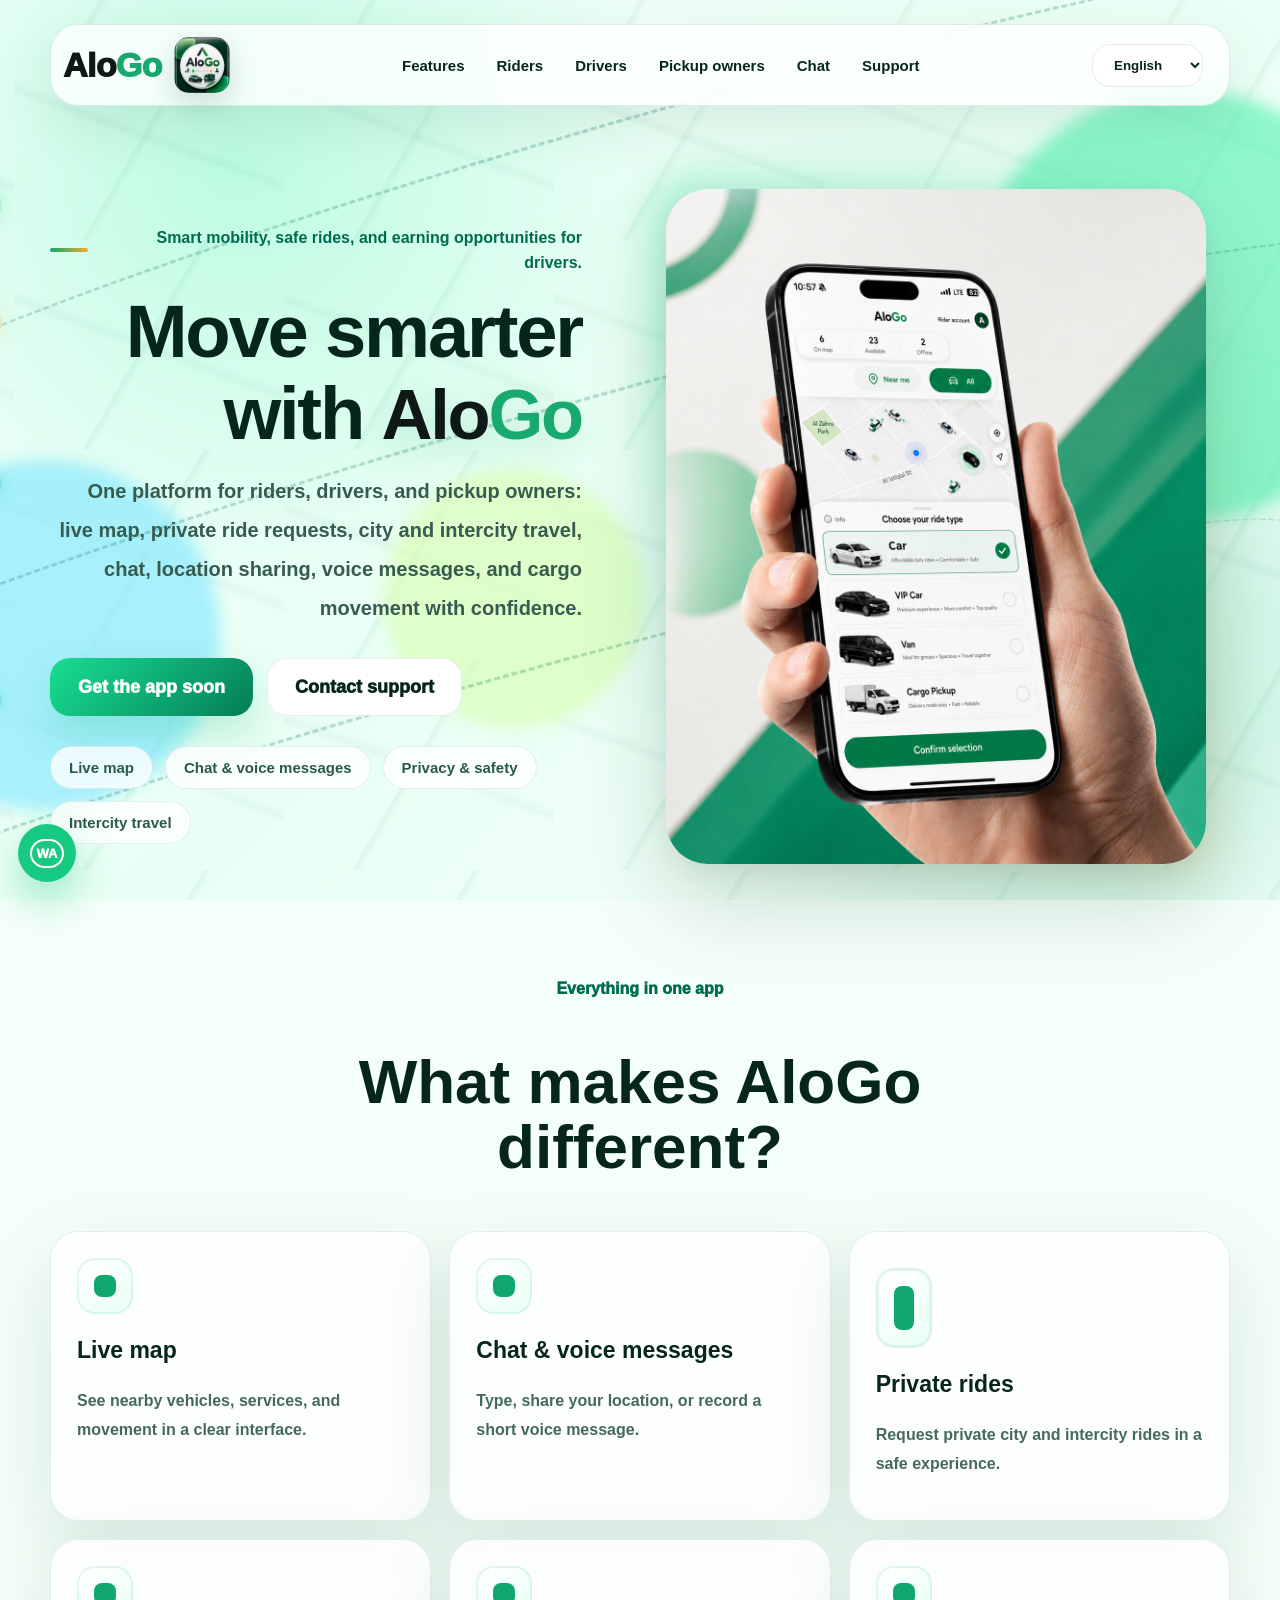
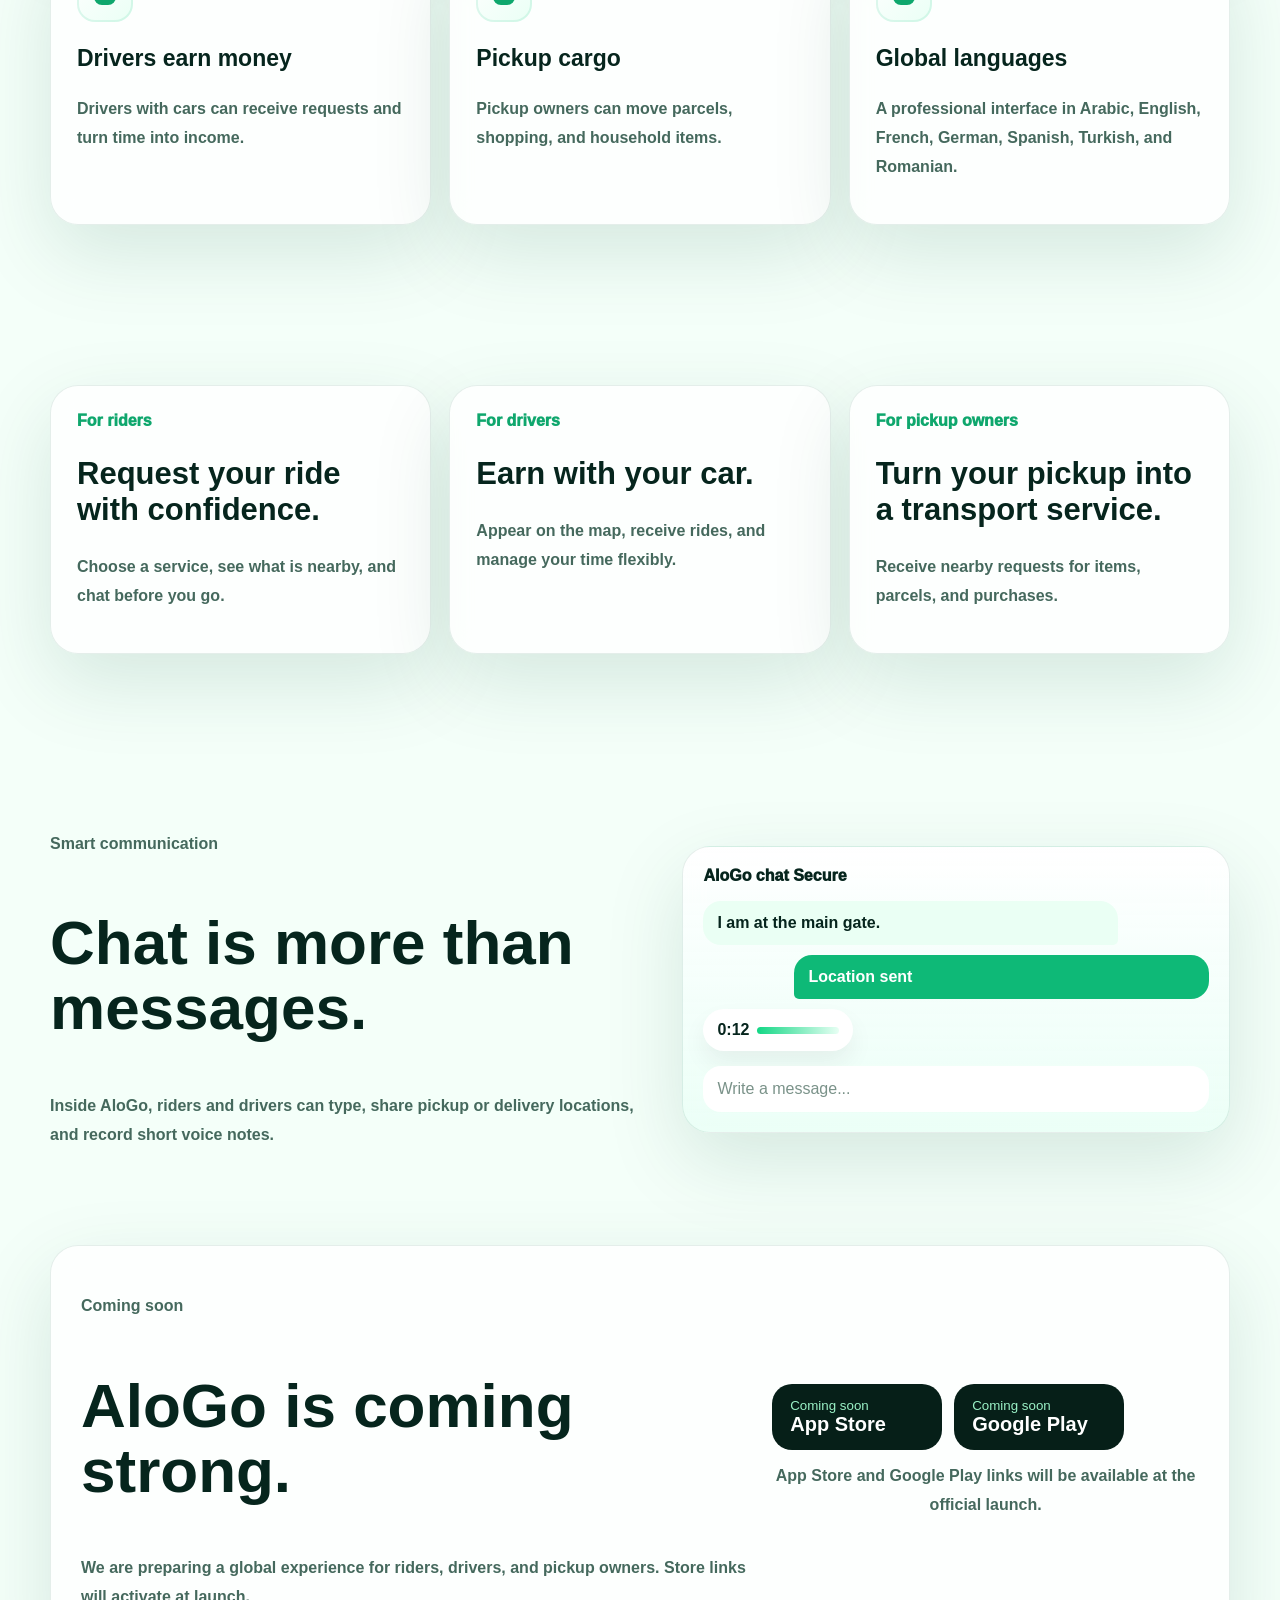
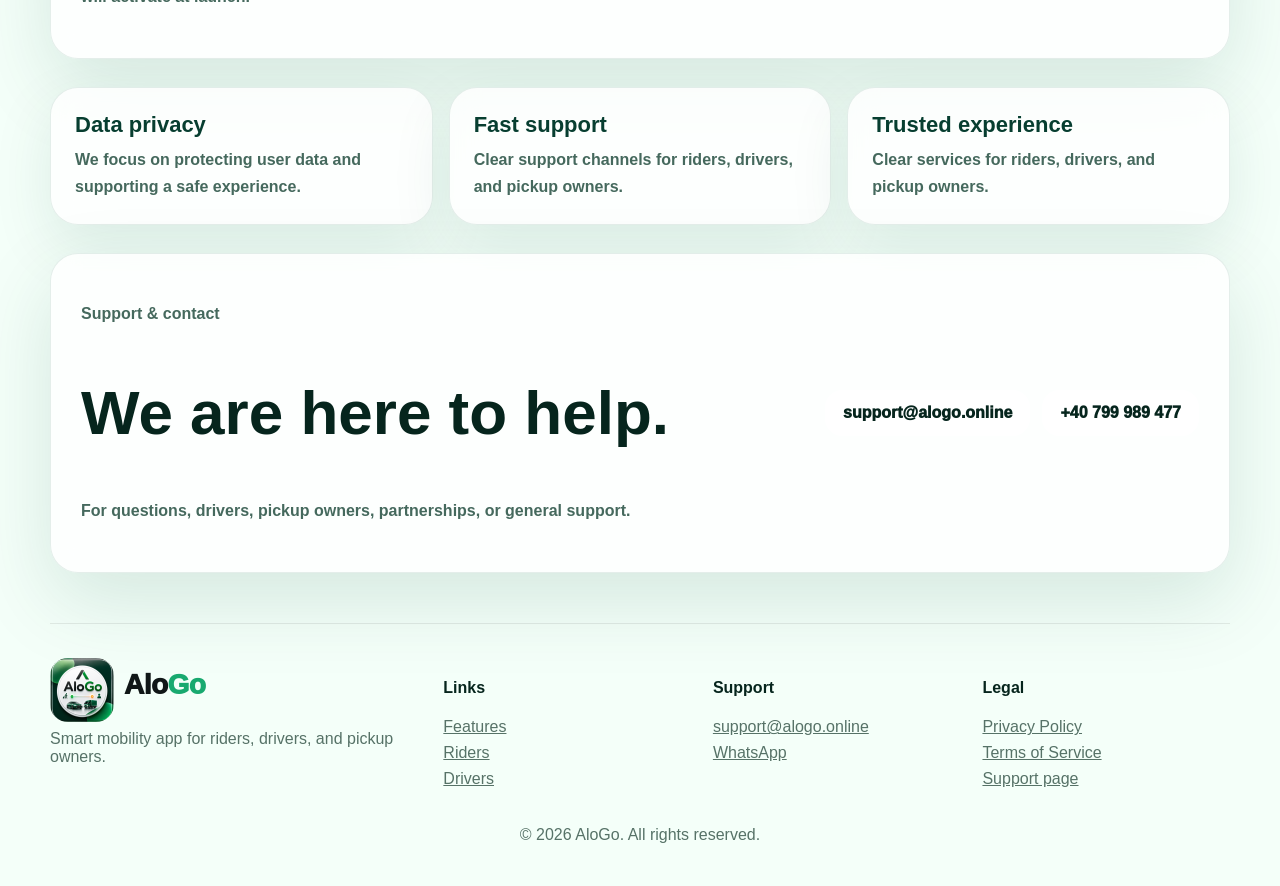
==== index.html @ a73cfc64 "Add files via upload" ====
<!doctype html>
<html lang="ar" dir="rtl">
<head>
  <meta charset="utf-8">
  <meta name="viewport" content="width=device-width, initial-scale=1, viewport-fit=cover">
  <title>AloGo — منصة تنقل ذكية عالمية</title>
  <meta name="description" content="AloGo is a smart mobility platform for riders, drivers, and pickup owners: live map, private rides, intercity travel, in-app chat, location sharing, voice messages, and cargo pickup services.">
  <meta name="theme-color" content="#073e30">
  <meta name="keywords" content="AloGo, smart travel app, private rides, driver earnings, pickup cargo, intercity rides, live map, ride app, cargo pickup, mobility platform">
  <meta property="og:title" content="AloGo — Smart Travel">
  <meta property="og:description" content="Smart travel, private rides, driver earnings, pickup cargo, chat, location sharing, and intercity mobility in one app.">
  <meta property="og:image" content="https://www.alogo.online/alogo-icon-1024.png?v=39">
  <meta property="og:type" content="website">
  <link rel="canonical" href="https://www.alogo.online/">
  <link rel="icon" href="favicon.png?v=39">
  <link rel="apple-touch-icon" href="apple-touch-icon.png?v=39">
  <link rel="manifest" href="site.webmanifest?v=39">
  <link rel="stylesheet" href="styles.css?v=39">
</head>
<body>
  <a class="skip" href="#main" data-i18n="skip">تجاوز إلى المحتوى</a>

  <div class="motion-bg" aria-hidden="true">
    <span class="glow g1"></span><span class="glow g2"></span><span class="glow g3"></span>
    <span class="route r1"></span><span class="route r2"></span><span class="route r3"></span>
    <span class="dot d1"></span><span class="dot d2"></span><span class="dot d3"></span><span class="dot d4"></span>
    <span class="trail-dot t1"></span><span class="trail-dot t2"></span><span class="trail-dot t3"></span>
    <span class="trail-dot t4 amber"></span><span class="trail-dot t5"></span><span class="trail-dot t6 amber"></span>
  </div>

  <header class="header">
    <button class="menu" id="menuBtn" aria-label="Menu" aria-expanded="false"><i></i><i></i><i></i></button>
    <a class="brand" href="#top" aria-label="AloGo">
      <span class="brand-text" dir="ltr"><span class="alo">Alo</span><span class="go">Go</span></span>
      <img src="alogo-icon.png?v=39" alt="AloGo" class="brand-img">
    </a>
    <nav class="nav" id="nav">
      <a href="#features" data-i18n="nav_features">المزايا</a>
      <a href="#riders" data-i18n="nav_riders">للركاب</a>
      <a href="#drivers" data-i18n="nav_drivers">للسائقين</a>
      <a href="#cargo" data-i18n="nav_cargo">للبيك أب</a>
      <a href="#chat" data-i18n="nav_chat">الشات</a>
      <a href="#support" data-i18n="nav_support">الدعم</a>
    </nav>
    <select class="lang" id="lang" aria-label="Language">
      <option value="ar">العربية</option><option value="en">English</option><option value="fr">Français</option><option value="de">Deutsch</option><option value="es">Español</option><option value="tr">Türkçe</option><option value="ro">Română</option>
    </select>
  </header>

  <main id="main">
    <section class="hero section" id="top">
      <div class="hero-copy reveal">
        <p class="eyebrow"><span></span><b data-i18n="eyebrow">تنقّل ذكي، رحلات آمنة، وفرص دخل للسائقين.</b></p>
        <h1 data-i18n="hero_title">تحرّك بذكاء مع <span class="wordmark" dir="ltr"><span class="alo">Alo</span><span class="go">Go</span></span></h1>
        <p class="lead" data-i18n="hero_lead">منصة واحدة تجمع الركاب والسائقين وأصحاب البيك أب: خريطة مباشرة، طلب رحلات خاصة، سفر داخل المدن وبين المدن، دردشة، إرسال موقع، رسائل صوتية قصيرة، ونقل أغراض بثقة.</p>
        <div class="hero-actions">
          <a class="btn primary" href="#download" data-i18n="download_soon">حمّل التطبيق قريبًا</a>
          <a class="btn secondary" href="#support" data-i18n="contact_support">تواصل مع الدعم</a>
        </div>
        <div class="chips">
          <span data-i18n="chip_map">خريطة مباشرة</span>
          <span data-i18n="chip_chat">دردشة ورسائل صوتية</span>
          <span data-i18n="chip_safe">خصوصية وأمان</span>
          <span data-i18n="chip_intercity">سفر بين المدن</span>
        </div>
      </div>
      <div class="hero-art reveal" aria-label="AloGo app preview">
        <div class="mockup-stage">
          <img src="hero-hand.png?v=39" alt="AloGo app shown on a phone held in a hand" class="hero-mockup">
          <div class="mockup-badge"><img src="alogo-icon-192.png?v=39" alt="AloGo icon"></div>
        </div>
      </div>
    </section>

    <section class="features section" id="features">
      <div class="section-head reveal"><p data-i18n="features_kicker">كل شيء في تطبيق واحد</p><h2 data-i18n="features_title">ما الذي يجعل AloGo مختلفًا؟</h2></div>
      <div class="feature-grid">
        <article class="feature reveal"><i class="ico map"></i><h3 data-i18n="f_map">الخريطة المباشرة</h3><p data-i18n="f_map_text">شاهد المركبات والخدمات القريبة وحركة الطريق بواجهة سهلة وواضحة.</p></article>
        <article class="feature reveal"><i class="ico chat"></i><h3 data-i18n="f_chat">دردشة ورسائل</h3><p data-i18n="f_chat_text">اكتب، أرسل موقعك، أو أضف رسالة صوتية قصيرة لتوضيح التفاصيل بسرعة.</p></article>
        <article class="feature reveal"><i class="ico ride"></i><h3 data-i18n="f_private">رحلات خاصة</h3><p data-i18n="f_private_text">اطلب رحلة خاصة داخل المدينة أو بين المدن بتجربة آمنة ومرتبة.</p></article>
        <article class="feature reveal"><i class="ico driver"></i><h3 data-i18n="f_driver">السائق يكسب المال</h3><p data-i18n="f_driver_text">السائقون الذين لديهم سيارات يمكنهم استقبال طلبات وتحويل وقتهم إلى دخل.</p></article>
        <article class="feature reveal"><i class="ico cargo"></i><h3 data-i18n="f_cargo">بيك أب لنقل الأغراض</h3><p data-i18n="f_cargo_text">أصحاب البيك أب يستطيعون نقل طرود، مشتريات، وأغراض منزلية.</p></article>
        <article class="feature reveal"><i class="ico world"></i><h3 data-i18n="f_lang">لغات عالمية</h3><p data-i18n="f_lang_text">واجهة احترافية بالعربية والإنجليزية والفرنسية والألمانية والإسبانية والتركية والرومانية.</p></article>
      </div>
    </section>

    <section class="audiences section">
      <article class="audience reveal" id="riders"><span data-i18n="riders_badge">للركاب</span><h2 data-i18n="riders_title">اطلب رحلتك بثقة.</h2><p data-i18n="riders_text">اختر نوع الخدمة، شاهد المتاح حولك، وتواصل داخل التطبيق قبل الانطلاق.</p></article>
      <article class="audience reveal" id="drivers"><span data-i18n="drivers_badge">للسائقين</span><h2 data-i18n="drivers_title">اكسب من سيارتك.</h2><p data-i18n="drivers_text">كن متاحًا على الخريطة، استقبل الرحلات، ونظّم وقتك بمرونة.</p></article>
      <article class="audience reveal" id="cargo"><span data-i18n="cargo_badge">لأصحاب البيك أب</span><h2 data-i18n="cargo_title">حوّل البيك أب إلى خدمة نقل.</h2><p data-i18n="cargo_text">استقبل طلبات نقل الأغراض والطرود والمشتريات القريبة من موقعك.</p></article>
    </section>

    <section class="chat-section section" id="chat">
      <div class="chat-copy reveal"><p class="section-kicker" data-i18n="chat_kicker">تواصل ذكي</p><h2 data-i18n="chat_title">الشات ليس مجرد رسائل.</h2><p data-i18n="chat_text">داخل AloGo يمكن للراكب أو السائق الكتابة، إرسال موقع اللقاء أو التسليم، ورسائل صوتية قصير لتوضيح التفاصيل.</p></div>
      <div class="chat-box reveal">
        <div class="chat-top">AloGo chat <span data-i18n="secure">آمن</span></div>
        <div class="bubble" data-i18n="chat_msg1">أنا عند البوابة الرئيسية.</div>
        <div class="bubble alt" data-i18n="chat_msg2">تم إرسال الموقع</div>
        <div class="voice"><b>0:12</b><span></span></div>
        <div class="chat-input" data-i18n="chat_placeholder">اكتب رسالة...</div>
      </div>
    </section>

    <section class="download section" id="download">
      <div><p class="section-kicker" data-i18n="soon_kicker">قريبًا في المتاجر</p><h2 data-i18n="soon_title">AloGo قادم بقوة.</h2><p data-i18n="soon_text">نجهز تجربة عالمية للركاب والسائقين وأصحاب البيك أب. روابط التحميل ستصبح متاحة عند الإطلاق.</p></div>
      <div class="download-side">
        <div class="store-row"><span class="store"><small data-i18n="coming_soon">قريبًا — انتظرونا</small><b>App Store</b></span><span class="store"><small data-i18n="coming_soon">قريبًا — انتظرونا</small><b>Google Play</b></span></div>
        <p class="store-note" data-i18n="store_note">روابط App Store و Google Play ستتوفر عند الإطلاق الرسمي.</p>
      </div>
    </section>

    <section class="trust-strip section">
      <div class="trust-card reveal"><strong data-i18n="trust_privacy">خصوصية البيانات</strong><span data-i18n="trust_privacy_text">نهتم بحماية بيانات المستخدمين وتجربة آمنة.</span></div>
      <div class="trust-card reveal"><strong data-i18n="trust_support">دعم سريع</strong><span data-i18n="trust_support_text">قنوات تواصل واضحة للمستخدمين والسائقين.</span></div>
      <div class="trust-card reveal"><strong data-i18n="trust_safe">تجربة موثوقة</strong><span data-i18n="trust_safe_text">خدمات واضحة للركاب، السائقين، وأصحاب البيك أب.</span></div>
    </section>

    <section class="support section" id="support">
      <div><p class="section-kicker" data-i18n="support_kicker">الدعم والتواصل</p><h2 data-i18n="support_title">نحن هنا لمساعدتك.</h2><p data-i18n="support_text">للاستفسارات، السائقين، أصحاب البيك أب، الشراكات، أو الدعم العام.</p></div>
      <div class="contact-cards"><a href="mailto:support@alogo.online">support@alogo.online</a><a href="https://wa.me/40799989477" target="_blank" rel="noopener">+40 799 989 477</a></div>
    </section>
  </main>

  <a class="whatsapp" href="https://wa.me/40799989477" target="_blank" rel="noopener" aria-label="WhatsApp"><span>WA</span></a>

  <footer class="footer">
    <div class="footer-brand"><img src="alogo-icon.png?v=39" alt="AloGo"><strong dir="ltr"><span class="alo">Alo</span><span class="go">Go</span></strong><p data-i18n="footer_desc">تطبيق تنقل ذكي للركاب والسائقين وأصحاب البيك أب.</p></div>
    <div><h4 data-i18n="footer_links">روابط</h4><a href="#features" data-i18n="nav_features">المزايا</a><a href="#riders" data-i18n="nav_riders">للركاب</a><a href="#drivers" data-i18n="nav_drivers">للسائقين</a></div>
    <div><h4 data-i18n="footer_support">الدعم</h4><a href="mailto:support@alogo.online">support@alogo.online</a><a href="https://wa.me/40799989477">WhatsApp</a></div>
    <div><h4 data-i18n="footer_legal">قانوني</h4><a href="privacy.html" data-i18n="privacy">سياسة الخصوصية</a><a href="terms.html" data-i18n="terms">شروط الخدمة</a><a href="support.html" data-i18n="support_page">صفحة الدعم</a></div>
    <p class="copyright" data-i18n="copyright">© 2026 AloGo. جميع الحقوق محفوظة.</p>
  </footer>
  <script src="script.js?v=39"></script>
</body>
</html>
---- styles.css ----
:root{--bg:#effcf6;--deep:#06251d;--green:#0fa76d;--green2:#006b4e;--mint:#bffbe1;--gold:#f7a934;--card:rgba(255,255,255,.82);--line:rgba(0,103,76,.12);--shadow:0 28px 80px rgba(0,79,54,.13);--radius:30px}*{box-sizing:border-box}html{scroll-behavior:smooth}body{margin:0;font-family:-apple-system,BlinkMacSystemFont,"Segoe UI",Tahoma,Arial,sans-serif;background:radial-gradient(circle at 50% 10%,#c7ffe7 0,#edfff7 35%,#f8fffc 70%);color:var(--deep);overflow-x:hidden}body:lang(ar){font-family:Tahoma,"Segoe UI",Arial,sans-serif}.skip{position:absolute;top:-100px}.motion-bg{position:fixed;inset:0;z-index:-2;overflow:hidden;background:linear-gradient(135deg,#f7fffb,#e9fff5 46%,#f9fffc)}.motion-bg:before{content:"";position:absolute;inset:-20%;background-image:linear-gradient(120deg,transparent 0 48%,rgba(10,139,92,.16) 49%,transparent 51%),linear-gradient(20deg,transparent 0 47%,rgba(4,100,71,.1) 49%,transparent 52%);background-size:270px 210px;animation:bgPan 18s linear infinite;opacity:.4}.glow{position:absolute;border-radius:50%;filter:blur(8px);opacity:.62;animation:float 8s ease-in-out infinite}.g1{width:430px;height:430px;background:#55f3b0;top:10%;right:-120px}.g2{width:350px;height:350px;background:#7de7ff;bottom:10%;left:-130px;animation-delay:-3s}.g3{width:260px;height:260px;background:#d7ffaf;top:52%;left:30%;animation-delay:-5s}.route{position:absolute;width:140vw;height:170px;border-top:3px dashed rgba(0,102,72,.22);border-radius:50%;transform:rotate(-16deg);animation:routeMove 16s linear infinite}.r1{top:13%;left:-20vw}.r2{top:46%;left:-28vw;animation-delay:-5s}.r3{bottom:4%;left:-35vw;animation-delay:-10s}.dot{position:absolute;width:14px;height:14px;border-radius:50%;background:#10c981;box-shadow:0 0 0 8px rgba(16,201,129,.15),0 0 24px #10c981;z-index:-1;animation:dotRun 7s linear infinite}.d1{top:22%;left:-20px}.d2{top:53%;left:-20px;animation-delay:-2.2s}.d3{top:77%;left:-20px;animation-delay:-4s}.d4{top:35%;left:-20px;background:#f4a634;box-shadow:0 0 0 8px rgba(244,166,52,.16),0 0 24px #f4a634;animation-delay:-5.5s}@keyframes bgPan{to{background-position:270px 210px}}@keyframes routeMove{to{transform:rotate(-16deg) translateX(180px)}}@keyframes dotRun{0%{transform:translateX(0) translateY(0);opacity:0}10%,90%{opacity:1}100%{transform:translateX(110vw) translateY(-78px);opacity:0}}@keyframes float{50%{transform:translate3d(24px,-30px,0) scale(1.08)}}a{color:inherit}.header{position:sticky;top:12px;width:min(1180px,calc(100% - 24px));margin:12px auto 0;z-index:50;display:grid;grid-template-columns:auto 1fr auto auto;align-items:center;gap:14px;padding:12px;border:1px solid rgba(8,103,73,.12);background:rgba(255,255,255,.78);backdrop-filter:blur(18px);border-radius:28px;box-shadow:0 20px 55px rgba(0,78,51,.1)}.brand{display:flex;align-items:center;gap:10px;text-decoration:none;justify-self:end}.brand-text{font-weight:1000;font-size:34px;letter-spacing:-1px}.brand-text span,.footer-brand span{color:var(--green)}.brand-img{width:54px;height:54px;border-radius:15px;object-fit:cover;box-shadow:0 10px 28px rgba(0,80,50,.18);background:transparent}.nav{display:flex;justify-content:center;gap:4px}.nav a{text-decoration:none;font-weight:900;padding:12px 14px;border-radius:15px}.nav a:hover{background:#edfff7;color:var(--green2)}.lang{border:0;background:#fff;padding:13px 18px;border-radius:18px;font-weight:900;box-shadow:inset 0 0 0 1px rgba(0,0,0,.08);color:var(--deep)}.menu{width:54px;height:54px;border:0;border-radius:18px;background:#fff;display:none;align-items:center;justify-content:center;flex-direction:column;gap:5px;box-shadow:0 12px 30px rgba(0,0,0,.08)}.menu i,.mini-menu i{width:20px;height:2px;background:#122b24;border-radius:999px}.section{width:min(1180px,calc(100% - 32px));margin:0 auto;padding:80px 0}.hero{min-height:calc(100vh - 90px);display:grid;grid-template-columns:1.02fr .98fr;align-items:center;gap:50px;padding-top:95px}.eyebrow{display:flex;align-items:center;gap:12px;color:var(--green2);font-weight:1000}.eyebrow span{width:38px;height:4px;border-radius:999px;background:linear-gradient(90deg,var(--green),var(--gold))}.hero h1{font-size:clamp(50px,7vw,92px);line-height:.96;margin:18px 0;letter-spacing:-2.2px}.hero h1 span{display:block;color:var(--green);text-shadow:0 12px 36px rgba(16,167,109,.22)}.lead{font-size:22px;line-height:1.9;color:#385b50;max-width:640px;font-weight:600}.hero-actions{display:flex;flex-wrap:wrap;gap:14px;margin:30px 0}.btn{display:inline-flex;align-items:center;justify-content:center;min-height:58px;padding:0 28px;border-radius:20px;text-decoration:none;font-weight:1000;font-size:18px}.primary{background:linear-gradient(135deg,#19df92,#047c57);color:#fff;box-shadow:0 18px 40px rgba(18,185,121,.24)}.secondary{background:#fff;box-shadow:inset 0 0 0 1px rgba(0,0,0,.08)}.chips{display:flex;flex-wrap:wrap;gap:12px}.chips span{background:rgba(255,255,255,.78);border:1px solid rgba(0,105,72,.1);border-radius:999px;padding:12px 18px;font-weight:900;color:#28594a}.hero-art{display:grid;place-items:center}.logo-stage{position:relative;width:min(530px,88vw);aspect-ratio:1;border-radius:56px}.main-icon{width:100%;height:100%;object-fit:cover;border-radius:56px;filter:drop-shadow(0 44px 72px rgba(0,65,46,.22));animation:iconFloat 5.5s ease-in-out infinite}.logo-ring{position:absolute;inset:-12px;border-radius:64px;border:1px solid rgba(25,214,137,.36);box-shadow:0 0 45px rgba(28,230,151,.18);animation:ringPulse 3.2s ease-in-out infinite}.logo-spark{position:absolute;width:16px;height:16px;border-radius:50%;background:#fff;box-shadow:0 0 16px #fff,0 0 32px #16d98c,0 0 55px #16d98c;left:22%;top:43%;animation:sparkMove 4.8s ease-in-out infinite}@keyframes iconFloat{50%{transform:translateY(-8px) scale(1.012)}}@keyframes ringPulse{50%{opacity:.45;transform:scale(1.025)}}@keyframes sparkMove{0%{left:21%;top:43%;opacity:0}14%,88%{opacity:1}45%{left:55%;top:42%}72%{left:74%;top:43%}100%{left:21%;top:43%;opacity:0}}.phone-section{display:grid;grid-template-columns:.9fr 1fr;gap:56px;align-items:center}.phone-wrap{display:grid;place-items:center}.phone{position:relative;width:min(400px,92vw);height:780px;border:11px solid #071c17;border-radius:55px;background:#fff;overflow:hidden;box-shadow:0 40px 85px rgba(0,58,42,.2)}.notch{position:absolute;top:16px;left:50%;transform:translateX(-50%);width:135px;height:38px;border-radius:999px;background:#06120f;z-index:8}.phone-head{height:86px;padding:20px 28px 8px;display:flex;align-items:center;justify-content:space-between}.phone-head strong{font-size:22px}.phone-head strong span{color:var(--green)}.avatar{display:grid;place-items:center;width:44px;height:44px;border-radius:50%;background:#08734f;color:#fff;font-weight:1000}.mini-menu{width:44px;height:44px;display:flex;align-items:center;justify-content:center;flex-direction:column;gap:5px;border:0;border-radius:15px;background:#fff;box-shadow:0 8px 24px rgba(0,0,0,.06)}.mapbox{position:relative;height:255px;overflow:hidden}.map-svg{position:absolute;inset:0;width:100%;height:100%}.map-veh{position:absolute;display:block}.map-veh.car{width:31px;height:16px;border-radius:12px 14px 5px 5px;background:#11a96d;box-shadow:0 5px 12px rgba(0,0,0,.18)}.map-veh.car:before{content:"";position:absolute;inset:3px 6px auto;height:5px;background:#eafff4;border-radius:6px}.map-veh.car:after{content:"";position:absolute;bottom:-3px;left:5px;width:5px;height:5px;border-radius:50%;background:#08221a;box-shadow:16px 0 #08221a}.map-veh.truck{width:34px;height:20px;background:#0c6047;border-radius:5px 8px 4px 4px;box-shadow:0 5px 12px rgba(0,0,0,.18)}.map-veh.truck:before{content:"";position:absolute;right:-10px;bottom:0;width:13px;height:15px;background:#0c6047;border-radius:7px 5px 3px 1px}.map-veh.truck:after{content:"";position:absolute;bottom:-3px;left:5px;width:5px;height:5px;border-radius:50%;background:#08221a;box-shadow:20px 0 #08221a}.map-veh.a{left:78px;top:86px;transform:rotate(-20deg)}.map-veh.b{right:88px;top:72px;transform:rotate(18deg)}.map-veh.c{left:188px;top:45px;transform:rotate(9deg)}.map-veh.d{right:54px;bottom:48px;transform:rotate(-14deg)}.stats{position:absolute;top:140px;left:24px;right:24px;z-index:5;display:grid;grid-template-columns:repeat(3,1fr);background:rgba(255,255,255,.93);border:1px solid #e2eee8;border-radius:24px;box-shadow:0 14px 28px rgba(0,0,0,.08);padding:12px 4px}.stats span{text-align:center;border-inline-end:1px solid #e5eee9}.stats span:last-child{border:0}.stats b{font-size:30px;display:block}.stats em{font-style:normal;color:#617a70;font-size:12px;font-weight:900}.ride-sheet{position:absolute;left:0;right:0;bottom:0;background:rgba(255,255,255,.98);border-radius:34px 34px 0 0;padding:22px 16px 18px;box-shadow:0 -18px 44px rgba(0,0,0,.12)}.grab{width:70px;height:6px;border-radius:999px;background:#d7dfdb;margin:0 auto 17px}.sheet-head{display:flex;justify-content:space-between;align-items:center;margin-bottom:13px}.sheet-head strong{font-size:28px}.sheet-head span{color:#81928b;font-weight:900}.ride{display:grid;grid-template-columns:42px 76px 1fr;gap:12px;align-items:center;min-height:80px;border:1px solid #e2e9e5;border-radius:22px;padding:10px;margin:10px 0;background:#fff}.ride.selected{border-color:#18c180;background:linear-gradient(90deg,#effff7,#fff)}.check,.radio{width:40px;height:40px;border-radius:50%;display:grid;place-items:center;font-weight:1000}.check{background:#17be7b;color:#fff}.radio{border:3px solid #d3ded9}.veh-thumb{width:76px;height:52px;border-radius:14px;background:#effbf5;display:grid;place-items:center;position:relative;overflow:hidden}.veh-thumb:before{content:"";position:absolute;inset:auto 8px 9px;height:7px;border-radius:999px;background:rgba(9,102,73,.08)}.veh-thumb:after{content:"";display:block;background:linear-gradient(135deg,#05724f,#18c982);position:relative}.car-svg:after{width:54px;height:22px;border-radius:24px 26px 8px 8px;clip-path:polygon(3% 70%,13% 42%,30% 38%,42% 20%,67% 20%,83% 40%,95% 46%,100% 72%,88% 78%,84% 96%,72% 96%,68% 78%,29% 78%,25% 96%,13% 96%,9% 78%)}.vip-svg:after{width:58px;height:22px;background:linear-gradient(135deg,#06251d,#0a6b4c);border-radius:24px 26px 8px 8px;clip-path:polygon(2% 70%,11% 38%,29% 34%,43% 14%,70% 15%,86% 37%,97% 44%,100% 70%,88% 78%,84% 96%,73% 96%,69% 78%,29% 78%,25% 96%,13% 96%,9% 78%)}.van-svg:after{width:58px;height:28px;border-radius:14px 18px 7px 7px;clip-path:polygon(4% 78%,4% 38%,22% 28%,73% 28%,91% 43%,100% 75%,91% 82%,88% 96%,76% 96%,72% 82%,28% 82%,24% 96%,12% 96%,9% 82%)}.pickup-svg:after{width:62px;height:29px;border-radius:6px;clip-path:polygon(2% 80%,2% 35%,52% 35%,52% 14%,75% 14%,91% 35%,98% 75%,89% 83%,86% 96%,75% 96%,71% 83%,29% 83%,25% 96%,14% 96%,10% 83%)}.ride b{display:block;font-size:20px}.ride small{color:#62786f;font-weight:700}.confirm{width:100%;height:58px;border:0;border-radius:20px;background:linear-gradient(135deg,#16de8e,#07865d);color:#fff;font-size:22px;font-weight:1000;margin-top:12px}.phone-caption{max-width:390px;text-align:center;color:#3f6b5b;font-weight:900}.smart-copy h2,.section-head h2,.chat-copy h2,.download h2,.support h2{font-size:clamp(34px,5vw,62px);line-height:1.05}.smart-copy p,.feature p,.audience p,.chat-copy p,.download p,.support p{color:#45695d;font-weight:650;line-height:1.8}.section-kicker,.section-head p{color:var(--green2);font-weight:1000}.section-head{text-align:center;max-width:760px;margin:0 auto 38px}.feature-grid,.audiences{display:grid;grid-template-columns:repeat(3,1fr);gap:18px}.feature,.audience,.chat-box,.download,.support{background:var(--card);border:1px solid rgba(6,93,64,.1);border-radius:28px;box-shadow:var(--shadow);backdrop-filter:blur(14px)}.feature,.audience{padding:26px}.ico{display:block;width:56px;height:56px;border-radius:18px;background:linear-gradient(135deg,#fff,#eafff5);box-shadow:inset 0 0 0 2px rgba(17,185,122,.12);position:relative}.ico:after{content:"";position:absolute;inset:17px;border-radius:8px;background:var(--green)}.feature h3{font-size:23px}.audience span{color:var(--green);font-weight:1000}.audience h2{font-size:31px}.chat-section{display:grid;grid-template-columns:1fr .9fr;gap:24px;align-items:center}.chat-box{padding:20px;background:linear-gradient(180deg,rgba(255,255,255,.93),rgba(233,255,246,.84))}.chat-top{font-weight:1000;margin-bottom:16px}.bubble{max-width:82%;padding:13px 14px;border-radius:18px 18px 5px 18px;background:#eafff4;font-weight:800;margin:10px 0}.bubble.alt{margin-inline-start:auto;background:#0eb977;color:#fff;border-radius:18px 18px 18px 5px}.voice{width:150px;display:flex;align-items:center;gap:8px;border-radius:22px;background:#fff;padding:12px 14px;box-shadow:0 12px 25px rgba(0,0,0,.06)}.voice span{height:7px;border-radius:999px;flex:1;background:linear-gradient(90deg,#13d785,#e8fff4)}.chat-input{margin-top:15px;background:#fff;border-radius:18px;padding:14px;color:#7a9289}.download,.support{display:flex;align-items:center;justify-content:space-between;gap:24px;padding:30px}.store-row,.contact-cards{display:flex;gap:12px;flex-wrap:wrap}.store{background:#061f18;color:#fff;border-radius:20px;min-width:170px;padding:14px 18px}.store small{display:block;color:#9bf2c7}.store b{font-size:20px}.contact-cards a{background:#fff;text-decoration:none;border-radius:18px;padding:14px 18px;font-weight:1000}.whatsapp{position:fixed;left:20px;bottom:20px;width:60px;height:60px;border-radius:50%;background:#18c982;display:grid;place-items:center;color:#fff;text-decoration:none;font-weight:1000;box-shadow:0 18px 40px rgba(18,190,122,.38);z-index:80}.whatsapp span{border:2px solid #fff;border-radius:999px;padding:5px;font-size:13px}.footer{width:min(1180px,calc(100% - 32px));margin:50px auto 0;padding:34px 0;display:grid;grid-template-columns:1.2fr repeat(3,.8fr);gap:22px;border-top:1px solid rgba(0,0,0,.08)}.footer-brand img{width:64px;height:64px;border-radius:18px;vertical-align:middle;margin-inline-end:10px}.footer-brand strong{font-size:28px}.footer a,.footer p{display:block;color:#567267;margin:8px 0}.copyright{grid-column:1/-1;text-align:center}.reveal{opacity:0;transform:translateY(24px);transition:opacity .7s ease,transform .7s ease}.reveal.show{opacity:1;transform:none}@media (max-width:900px){.header{grid-template-columns:auto 1fr auto;gap:10px}.menu{display:flex}.nav{position:absolute;top:78px;left:8px;right:8px;background:rgba(255,255,255,.96);box-shadow:var(--shadow);border-radius:22px;padding:16px;display:none;flex-direction:column}.nav.open{display:flex}.brand{justify-self:center}.brand-text{display:none}.brand-img{width:54px;height:54px}.hero,.phone-section,.chat-section{grid-template-columns:1fr;text-align:center}.hero{padding-top:58px;gap:20px}.hero-copy{order:2}.hero-art{order:1}.lead{margin:auto}.hero-actions,.chips{justify-content:center}.feature-grid,.audiences{grid-template-columns:1fr}.download,.support{display:block}.store-row,.contact-cards{justify-content:center;margin-top:18px}.footer{grid-template-columns:1fr 1fr}.phone{height:730px}.route{border-top-width:3px}.dot{z-index:-1}}@media (max-width:520px){.header{width:calc(100% - 18px);padding:9px;border-radius:23px;top:8px}.menu{width:52px;height:52px}.lang{max-width:135px;padding:13px 14px;font-size:16px}.section{width:calc(100% - 24px);padding:56px 0}.hero h1{font-size:44px;letter-spacing:-1px}.lead{font-size:18px}.logo-stage{width:min(305px,76vw);border-radius:36px}.main-icon{border-radius:36px}.hero-art{min-height:330px}.phone{width:min(390px,96vw);height:704px;border-width:9px;border-radius:46px}.notch{width:118px;height:33px}.phone-head{height:76px}.mapbox{height:216px}.stats{top:121px;left:16px;right:16px}.ride-sheet{padding:18px 12px}.sheet-head strong{font-size:24px}.ride{grid-template-columns:36px 68px 1fr;min-height:76px;gap:8px;border-radius:18px}.veh-thumb{width:68px;height:48px}.ride b{font-size:19px}.ride small{font-size:12px}.confirm{height:54px}.smart-copy{margin-top:8px}.footer{grid-template-columns:1fr}.whatsapp{width:56px;height:56px;bottom:16px;left:16px}.g1{width:360px;height:360px}.g2{width:280px;height:280px}.dot{width:16px;height:16px;box-shadow:0 0 0 9px rgba(16,201,129,.14),0 0 28px #10c981}.d4{box-shadow:0 0 0 9px rgba(244,166,52,.16),0 0 28px #f4a634}}


/* v34 hero update */
.mockup-stage{position:relative;width:min(540px,92vw);border-radius:42px;overflow:visible}.hero-mockup{display:block;width:100%;height:auto;border-radius:42px;box-shadow:0 42px 90px rgba(0,64,44,.22)}.mockup-badge{position:absolute;top:18px;right:18px;width:84px;height:84px;border-radius:24px;background:rgba(255,255,255,.94);box-shadow:0 18px 45px rgba(0,55,39,.18);display:grid;place-items:center;padding:8px;border:1px solid rgba(11,111,79,.12)}.mockup-badge img{width:100%;height:100%;object-fit:cover;border-radius:18px}.hero-copy .lead{max-width:620px}.chips span{font-size:15px}.hero-art{align-self:center}.phone-section{padding-top:40px}@media (max-width:900px){.hero{min-height:auto;padding-top:42px;gap:28px}.mockup-stage{width:min(430px,90vw)}.mockup-badge{width:72px;height:72px;top:14px;right:14px}.hero-copy{order:2}.hero-art{order:1}.hero-copy .lead{max-width:none}}@media (max-width:520px){.hero{padding-top:26px;gap:18px}.mockup-stage{width:min(340px,88vw)}.hero-mockup{border-radius:32px}.mockup-badge{width:62px;height:62px;border-radius:18px;padding:6px;top:12px;right:12px}.hero-copy h1{font-size:clamp(38px,10vw,52px)}.hero-copy .lead{font-size:17px;line-height:1.75}.chips span{font-size:14px;padding:10px 14px}}

/* V35 — mobile-first animation reliability and final hero polish */
body{position:relative;background:#f4fff9;}
.motion-bg{
  z-index:0 !important;
  pointer-events:none;
  -webkit-transform:translateZ(0);
  transform:translateZ(0);
  will-change:transform;
  background:
    radial-gradient(circle at 18% 18%, rgba(61,242,172,.30), transparent 34%),
    radial-gradient(circle at 86% 76%, rgba(14,199,131,.26), transparent 30%),
    linear-gradient(135deg,#f8fffc 0%,#e9fff5 48%,#f7fffb 100%) !important;
}
.header, main, .footer, .whatsapp{position:relative;z-index:3}
.motion-bg .glow{z-index:0;will-change:transform,opacity;-webkit-transform:translateZ(0);transform:translateZ(0)}
.motion-bg .route{
  z-index:1;
  will-change:transform,opacity;
  -webkit-transform:translateZ(0) rotate(-16deg);
  transform:translateZ(0) rotate(-16deg);
  opacity:.9;
  border-top-color:rgba(0,102,72,.28);
}
.motion-bg .dot,
.motion-bg .trail-dot{
  z-index:2 !important;
  will-change:transform,opacity;
  -webkit-transform:translate3d(0,0,0);
  transform:translate3d(0,0,0);
  backface-visibility:hidden;
  -webkit-backface-visibility:hidden;
}
.motion-bg .trail-dot{
  position:absolute;
  width:13px;
  height:13px;
  border-radius:999px;
  background:#12d78b;
  box-shadow:0 0 0 8px rgba(18,215,139,.13),0 0 26px rgba(18,215,139,.95);
  opacity:0;
  -webkit-animation:trailRunA 7.5s linear infinite;
  animation:trailRunA 7.5s linear infinite;
}
.motion-bg .trail-dot.amber{
  background:#f4a533;
  box-shadow:0 0 0 8px rgba(244,165,51,.14),0 0 26px rgba(244,165,51,.95);
}
.t1{top:15%;left:-20px;animation-delay:0s}
.t2{top:33%;left:-20px;animation-delay:-1.5s}
.t3{top:51%;left:-20px;animation-delay:-3s}
.t4{top:70%;left:-20px;animation-delay:-4.5s}
.t5{top:82%;left:-20px;animation-delay:-6s}
.t6{top:24%;left:-20px;animation-delay:-5.2s}
@keyframes trailRunA{
  0%{opacity:0;transform:translate3d(0,0,0) scale(.75)}
  8%{opacity:1}
  52%{opacity:1;transform:translate3d(52vw,-38px,0) scale(1)}
  92%{opacity:1}
  100%{opacity:0;transform:translate3d(112vw,-104px,0) scale(.75)}
}
@-webkit-keyframes trailRunA{
  0%{opacity:0;-webkit-transform:translate3d(0,0,0) scale(.75)}
  8%{opacity:1}
  52%{opacity:1;-webkit-transform:translate3d(52vw,-38px,0) scale(1)}
  92%{opacity:1}
  100%{opacity:0;-webkit-transform:translate3d(112vw,-104px,0) scale(.75)}
}
.hero-mockup{background:#fff;object-fit:cover}
.mockup-stage:before{
  content:"";
  position:absolute;
  inset:-18px;
  border-radius:48px;
  background:linear-gradient(135deg,rgba(22,217,140,.28),rgba(255,255,255,.04),rgba(244,166,52,.14));
  filter:blur(18px);
  z-index:-1;
}
.mockup-badge{display:none}
.hero-copy .eyebrow b{line-height:1.6}
.hero h1{max-width:720px}
.hero .lead{max-width:700px}
.chips span{backdrop-filter:blur(10px);-webkit-backdrop-filter:blur(10px)}
@media (max-width:900px){
  .motion-bg .route{border-top-width:2.5px}
  .motion-bg .trail-dot{width:14px;height:14px}
  .hero{padding-top:34px}
  .hero-copy{padding-bottom:10px}
  .mockup-stage{margin:auto}
}
@media (max-width:520px){
  .motion-bg{background:
    radial-gradient(circle at 20% 18%, rgba(61,242,172,.36), transparent 34%),
    radial-gradient(circle at 84% 72%, rgba(14,199,131,.32), transparent 30%),
    linear-gradient(135deg,#f8fffc 0%,#e9fff5 48%,#f7fffb 100%) !important;}
  .motion-bg .route{opacity:.78}
  .motion-bg .trail-dot{width:15px;height:15px;box-shadow:0 0 0 9px rgba(18,215,139,.14),0 0 30px rgba(18,215,139,.95)}
  .motion-bg .trail-dot.amber{box-shadow:0 0 0 9px rgba(244,165,51,.14),0 0 30px rgba(244,165,51,.95)}
  .hero-copy h1{text-align:center}
  .hero-copy .lead{text-align:center}
  .eyebrow{justify-content:center}
  .hero-actions{margin-top:22px}
  .mockup-stage:before{inset:-12px;border-radius:38px;filter:blur(15px)}
  .phone-section{padding-top:36px}
}
@media (prefers-reduced-motion:reduce){
  .reveal{transition:none!important}
}


/* V36 final polish */
.brand,.footer-brand strong,.hero .wordmark{white-space:nowrap}
.brand-text,.footer-brand strong{font-weight:1000;letter-spacing:-.02em}
.brand-text .alo,.footer-brand .alo,.hero .wordmark .alo{color:#101717}
.brand-text .go,.footer-brand .go,.hero .wordmark .go{color:#18a96f}
.brand-text{font-size:34px;display:inline-flex;align-items:baseline;gap:0}
.hero h1{font-size:clamp(42px,5.8vw,76px);line-height:1.02;max-width:680px}
.hero h1 .wordmark{display:block;margin-top:10px;font-size:.95em;text-shadow:none}
.hero h1 .wordmark .alo,.hero h1 .wordmark .go{display:inline-block}
.hero-copy{position:relative;z-index:3}
.hero .lead{font-size:20px;line-height:1.95}
.mockup-stage{max-width:560px}
.hero-mockup{
  animation:heroPhoneFloat 6.5s ease-in-out infinite;
  transform-origin:center center;
  box-shadow:0 38px 90px rgba(0,64,44,.18),0 8px 24px rgba(0,0,0,.06);
}
@keyframes heroPhoneFloat{
  0%,100%{transform:translateY(0) rotate(-1.2deg) scale(1)}
  50%{transform:translateY(-12px) rotate(.8deg) scale(1.012)}
}
.phone-section{display:none !important}
.hero{min-height:auto;padding-bottom:20px}
.header{grid-template-columns:auto 1fr auto auto}
.brand{gap:12px}
.brand-img{width:56px;height:56px;flex:0 0 56px}
.nav a{font-size:15px}
.footer-brand strong{font-size:28px}
@media (min-width:901px){
  .hero{grid-template-columns:.95fr 1.05fr;gap:60px;align-items:center}
  .hero-copy{text-align:right}
  .hero .lead{max-width:650px}
}
@media (max-width:900px){
  .header{grid-template-columns:auto 1fr auto;align-items:center}
  .brand{justify-self:center;gap:8px;max-width:calc(100vw - 190px)}
  .brand-text{display:inline-flex !important;font-size:26px}
  .brand-img{width:46px;height:46px;flex-basis:46px;border-radius:13px}
  .lang{justify-self:start}
  .menu{justify-self:end}
  .hero{gap:26px}
  .hero-copy{order:2}
  .hero-art{order:1}
  .hero h1{max-width:none;font-size:clamp(38px,8vw,58px)}
  .hero h1 .wordmark{margin-top:8px}
  .hero .lead{font-size:18px;line-height:1.85;max-width:none}
}
@media (max-width:520px){
  .header{padding:10px 10px;border-radius:24px;grid-template-columns:52px 1fr 130px;gap:8px}
  .brand{max-width:none;justify-self:center}
  .brand-text{display:inline-flex !important;font-size:24px}
  .brand-img{width:42px;height:42px;flex-basis:42px;border-radius:12px}
  .lang{max-width:130px;padding:12px 12px;font-size:15px;border-radius:16px}
  .menu{width:50px;height:50px;border-radius:16px}
  .hero{padding-top:24px;gap:16px}
  .hero h1{font-size:clamp(34px,10vw,50px);line-height:1.05;margin:14px 0}
  .hero h1 .wordmark{font-size:1.02em}
  .eyebrow{font-size:14px}
  .lead{font-size:17px;line-height:1.8}
  .mockup-stage{width:min(350px,92vw)}
  .hero-mockup{border-radius:34px;animation-duration:5.8s}
  .chips{gap:10px}
  .chips span{padding:10px 14px;font-size:14px}
}


/* V37 — lock AloGo wordmark order in RTL/LTR */
.brand-text,
.hero .wordmark,
.footer-brand strong{
  direction:ltr !important;
  unicode-bidi:isolate !important;
  display:inline-flex !important;
  flex-direction:row !important;
  align-items:baseline;
  justify-content:center;
  gap:0;
}
.brand-text .alo,
.hero .wordmark .alo,
.footer-brand .alo{
  color:#101717 !important;
  display:inline-block !important;
}
.brand-text .go,
.hero .wordmark .go,
.footer-brand .go{
  color:#18a96f !important;
  display:inline-block !important;
}
.hero h1 .wordmark{
  direction:ltr !important;
  unicode-bidi:isolate !important;
}
@media (max-width:520px){
  .brand-text{font-size:24px !important; min-width:74px;}
}


/* V38 — menu overlay, translation polish, WhatsApp always accessible */
.header{overflow:visible}
@media (max-width:900px){
  .nav{
    position:fixed !important;
    top:calc(env(safe-area-inset-top) + 92px) !important;
    left:16px !important;
    right:16px !important;
    z-index:9999 !important;
    max-height:calc(100vh - 120px);
    overflow:auto;
    background:rgba(255,255,255,.97) !important;
    -webkit-backdrop-filter:blur(18px);
    backdrop-filter:blur(18px);
    border:1px solid rgba(7,92,65,.12);
    box-shadow:0 30px 80px rgba(0,53,36,.22);
    padding:14px !important;
    border-radius:24px !important;
  }
  .nav.open{display:flex !important}
  .nav a{font-size:18px;text-align:center;padding:16px;border-radius:16px}
  body.menu-open:before{
    content:"";
    position:fixed;
    inset:0;
    z-index:9990;
    background:rgba(5,35,25,.16);
    -webkit-backdrop-filter:blur(2px);
    backdrop-filter:blur(2px);
  }
  body.menu-open .header{z-index:10000}
}
.whatsapp{
  position:fixed !important;
  z-index:10001 !important;
  inset:auto auto calc(18px + env(safe-area-inset-bottom)) 18px !important;
  width:58px;height:58px;
}
.whatsapp:active{transform:scale(.96)}
@media (max-width:520px){
  .whatsapp{width:54px;height:54px;left:14px!important;bottom:calc(14px + env(safe-area-inset-bottom))!important}
  .whatsapp span{font-size:12px}
}


/* V39 — trust, footer, store CTA polish */
.download-side{display:grid;gap:12px}
.store-note{
  margin:0;
  color:#406b5d;
  font-weight:800;
  line-height:1.6;
  text-align:center;
}
.trust-strip{
  display:grid;
  grid-template-columns:repeat(3,1fr);
  gap:16px;
  padding-top:28px;
  padding-bottom:28px;
}
.trust-card{
  background:rgba(255,255,255,.82);
  border:1px solid rgba(6,93,64,.10);
  border-radius:28px;
  box-shadow:0 22px 60px rgba(0,79,54,.10);
  padding:24px;
  display:grid;
  gap:8px;
  backdrop-filter:blur(14px);
  -webkit-backdrop-filter:blur(14px);
}
.trust-card strong{
  font-size:22px;
  color:#073e30;
}
.trust-card span{
  color:#45695d;
  font-weight:750;
  line-height:1.7;
}
.footer a:hover{color:var(--green2)}
.store{
  transition:transform .25s ease, box-shadow .25s ease;
}
.store:hover{
  transform:translateY(-3px);
  box-shadow:0 18px 35px rgba(0,51,35,.16);
}
@media (max-width:900px){
  .trust-strip{grid-template-columns:1fr}
  .trust-card{text-align:center}
}
@media (max-width:520px){
  .download-side{margin-top:18px}
  .store-note{font-size:14px}
  .trust-strip{padding-top:20px;padding-bottom:20px}
}
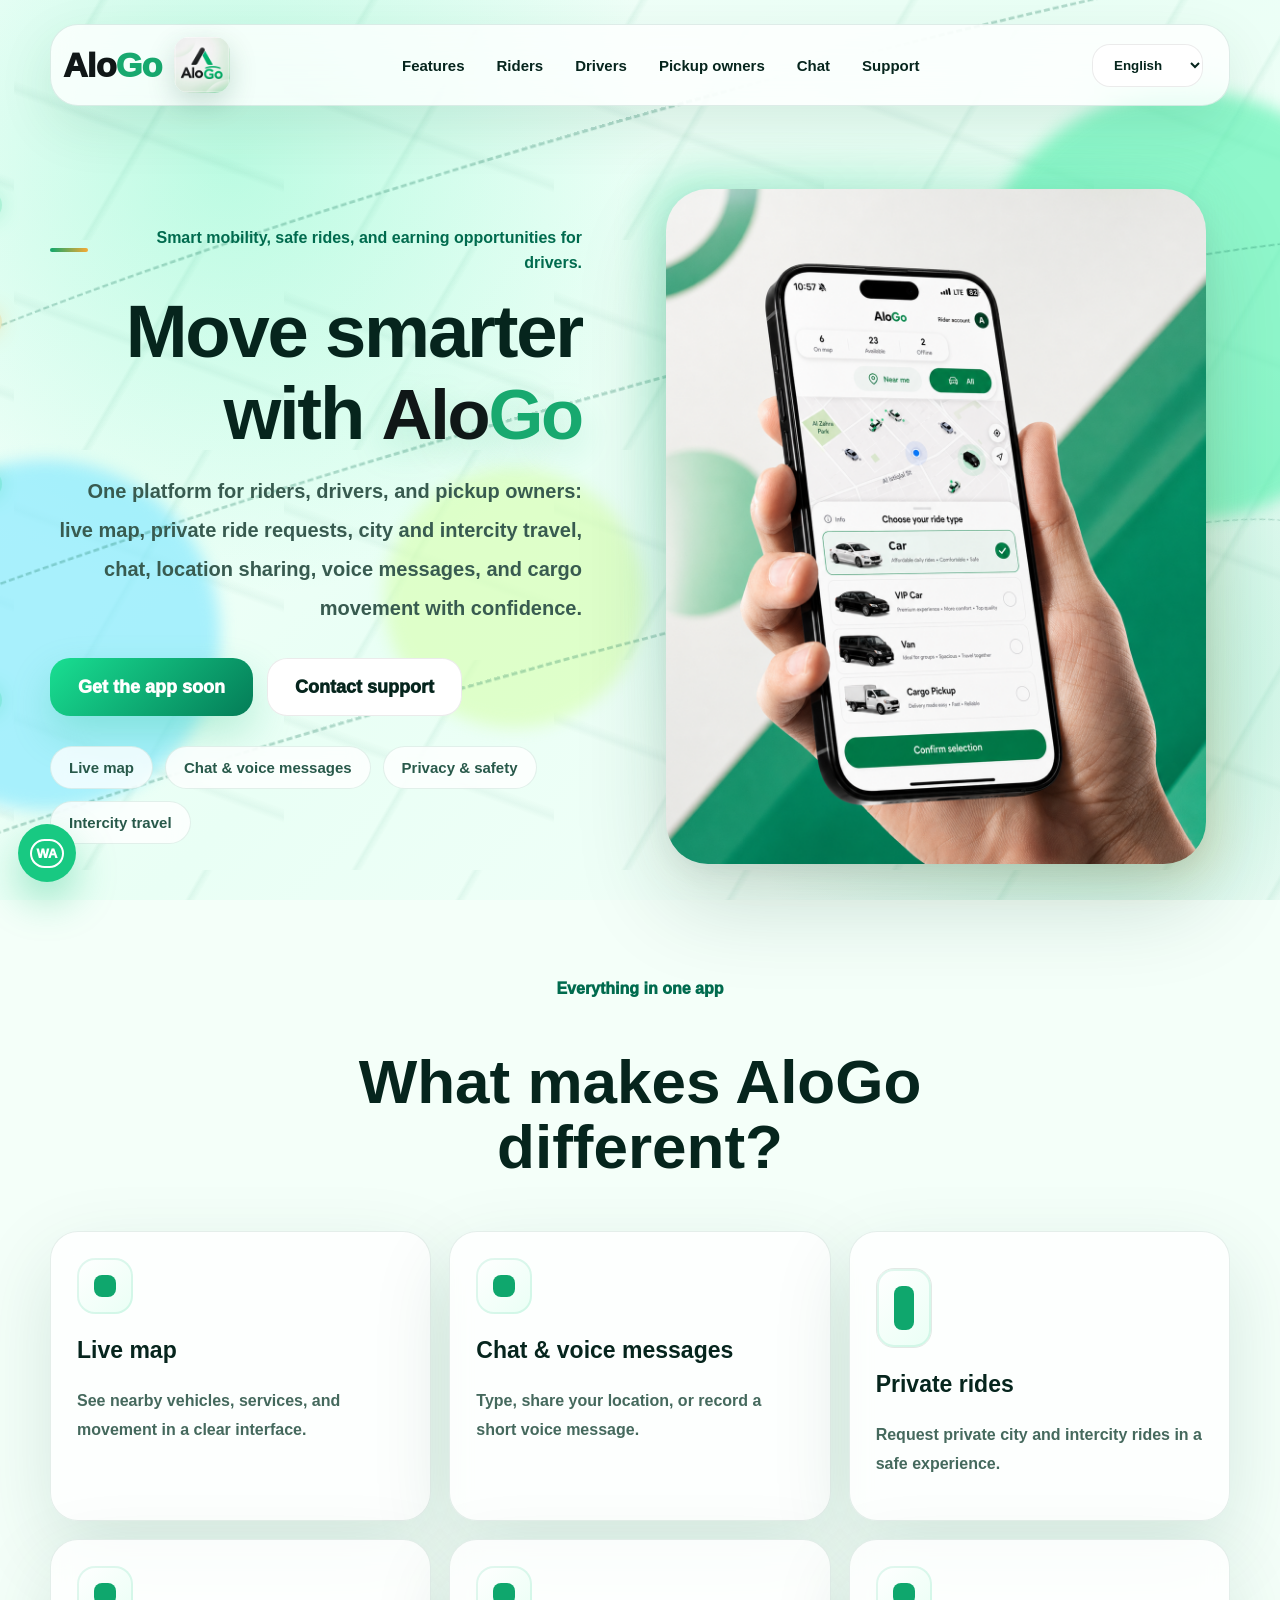
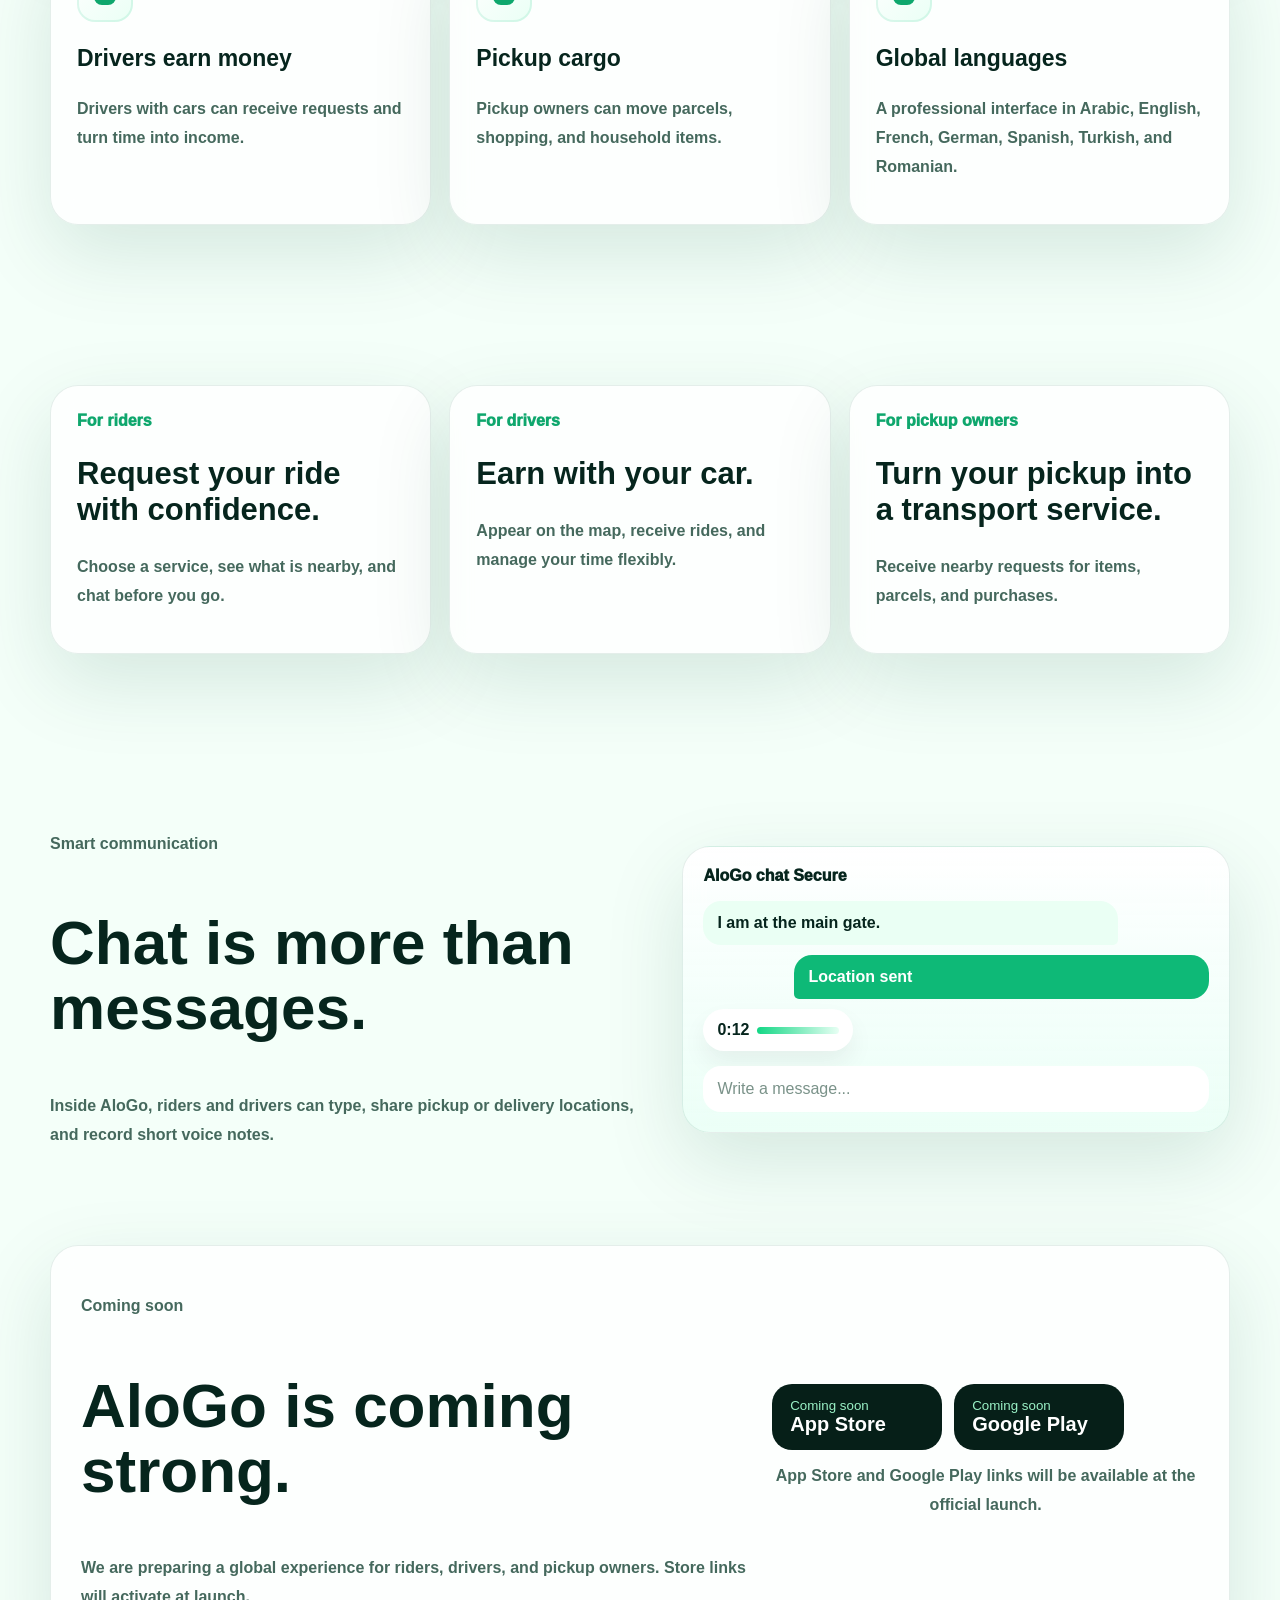
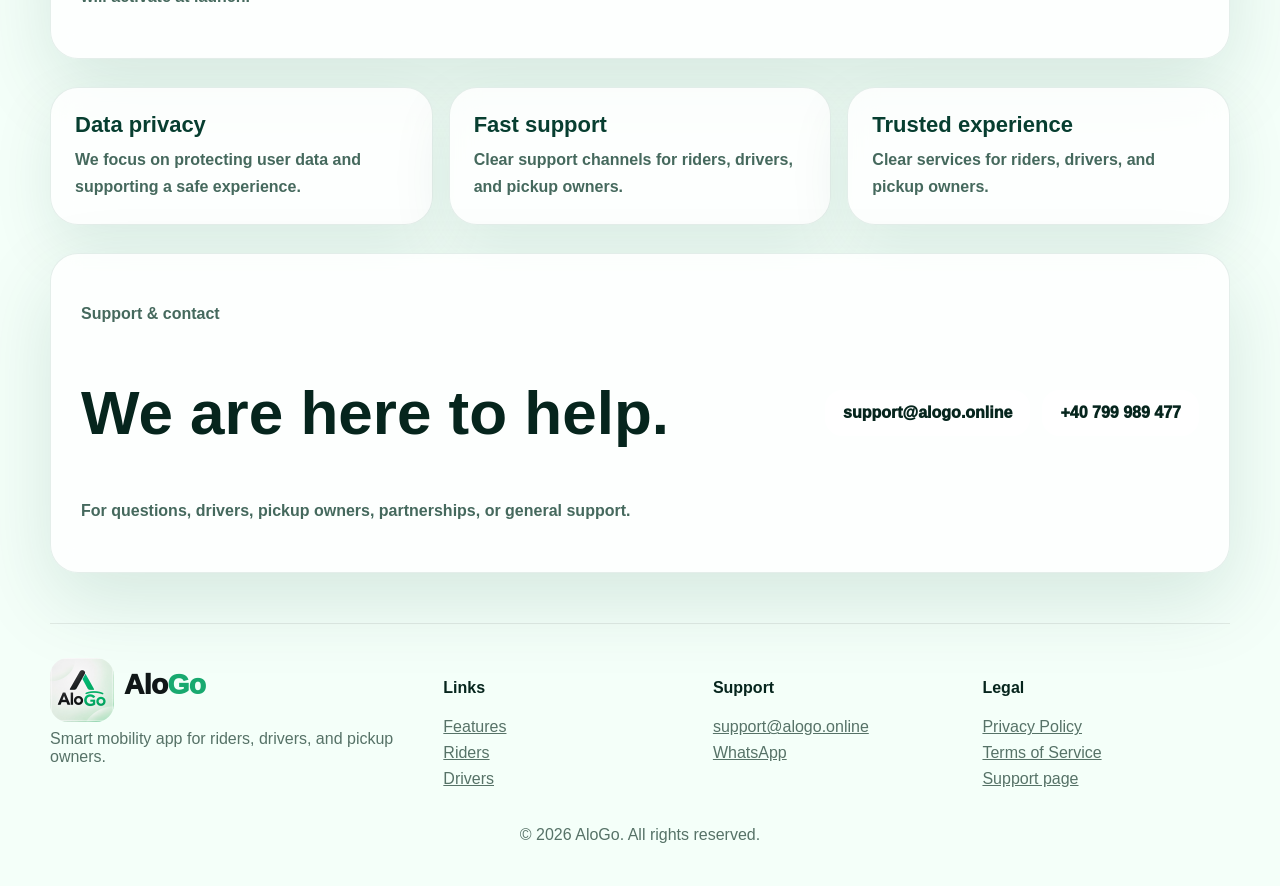
==== commit 15ca9f59: "Add files via upload" ====
--- a/index.html
+++ b/index.html
@@ -9,13 +9,13 @@
   <meta name="keywords" content="AloGo, smart travel app, private rides, driver earnings, pickup cargo, intercity rides, live map, ride app, cargo pickup, mobility platform">
   <meta property="og:title" content="AloGo — Smart Travel">
   <meta property="og:description" content="Smart travel, private rides, driver earnings, pickup cargo, chat, location sharing, and intercity mobility in one app.">
-  <meta property="og:image" content="https://www.alogo.online/alogo-icon-1024.png?v=39">
+  <meta property="og:image" content="https://www.alogo.online/alogo-icon-1024.png?v=40">
   <meta property="og:type" content="website">
   <link rel="canonical" href="https://www.alogo.online/">
-  <link rel="icon" href="favicon.png?v=39">
-  <link rel="apple-touch-icon" href="apple-touch-icon.png?v=39">
-  <link rel="manifest" href="site.webmanifest?v=39">
-  <link rel="stylesheet" href="styles.css?v=39">
+  <link rel="icon" href="favicon.png?v=40">
+  <link rel="apple-touch-icon" href="apple-touch-icon.png?v=40">
+  <link rel="manifest" href="site.webmanifest?v=40">
+  <link rel="stylesheet" href="styles.css?v=40">
 </head>
 <body>
   <a class="skip" href="#main" data-i18n="skip">تجاوز إلى المحتوى</a>
@@ -32,7 +32,7 @@
     <button class="menu" id="menuBtn" aria-label="Menu" aria-expanded="false"><i></i><i></i><i></i></button>
     <a class="brand" href="#top" aria-label="AloGo">
       <span class="brand-text" dir="ltr"><span class="alo">Alo</span><span class="go">Go</span></span>
-      <img src="alogo-icon.png?v=39" alt="AloGo" class="brand-img">
+      <img src="alogo-icon.png?v=40" alt="AloGo" class="brand-img">
     </a>
     <nav class="nav" id="nav">
       <a href="#features" data-i18n="nav_features">المزايا</a>
@@ -66,8 +66,8 @@
       </div>
       <div class="hero-art reveal" aria-label="AloGo app preview">
         <div class="mockup-stage">
-          <img src="hero-hand.png?v=39" alt="AloGo app shown on a phone held in a hand" class="hero-mockup">
-          <div class="mockup-badge"><img src="alogo-icon-192.png?v=39" alt="AloGo icon"></div>
+          <img src="hero-hand.png?v=40" alt="AloGo app shown on a phone held in a hand" class="hero-mockup">
+          <div class="mockup-badge"><img src="alogo-icon-192.png?v=40" alt="AloGo icon"></div>
         </div>
       </div>
     </section>
@@ -124,12 +124,12 @@
   <a class="whatsapp" href="https://wa.me/40799989477" target="_blank" rel="noopener" aria-label="WhatsApp"><span>WA</span></a>
 
   <footer class="footer">
-    <div class="footer-brand"><img src="alogo-icon.png?v=39" alt="AloGo"><strong dir="ltr"><span class="alo">Alo</span><span class="go">Go</span></strong><p data-i18n="footer_desc">تطبيق تنقل ذكي للركاب والسائقين وأصحاب البيك أب.</p></div>
+    <div class="footer-brand"><img src="alogo-icon.png?v=40" alt="AloGo"><strong dir="ltr"><span class="alo">Alo</span><span class="go">Go</span></strong><p data-i18n="footer_desc">تطبيق تنقل ذكي للركاب والسائقين وأصحاب البيك أب.</p></div>
     <div><h4 data-i18n="footer_links">روابط</h4><a href="#features" data-i18n="nav_features">المزايا</a><a href="#riders" data-i18n="nav_riders">للركاب</a><a href="#drivers" data-i18n="nav_drivers">للسائقين</a></div>
     <div><h4 data-i18n="footer_support">الدعم</h4><a href="mailto:support@alogo.online">support@alogo.online</a><a href="https://wa.me/40799989477">WhatsApp</a></div>
     <div><h4 data-i18n="footer_legal">قانوني</h4><a href="privacy.html" data-i18n="privacy">سياسة الخصوصية</a><a href="terms.html" data-i18n="terms">شروط الخدمة</a><a href="support.html" data-i18n="support_page">صفحة الدعم</a></div>
     <p class="copyright" data-i18n="copyright">© 2026 AloGo. جميع الحقوق محفوظة.</p>
   </footer>
-  <script src="script.js?v=39"></script>
+  <script src="script.js?v=40"></script>
 </body>
 </html>
--- a/styles.css
+++ b/styles.css
@@ -311,3 +311,17 @@
   .store-note{font-size:14px}
   .trust-strip{padding-top:20px;padding-bottom:20px}
 }
+/* V40 — privacy policy page */
+.policy-section{padding-top:64px}
+.policy-card{max-width:980px;margin:auto;padding:clamp(24px,5vw,52px);text-align:start}
+.policy-card h1{font-size:clamp(36px,5.4vw,64px);line-height:1.08;margin:10px 0 8px;letter-spacing:-.02em;color:#073e30}
+.policy-card h2{font-size:clamp(23px,3vw,34px);line-height:1.25;margin:38px 0 12px;color:#073e30}
+.policy-card p,.policy-card li{color:#45695d;font-weight:650;line-height:1.92;font-size:17px}
+.policy-card ul{padding-inline-start:1.35em;margin:12px 0 22px;display:grid;gap:8px}
+.policy-card strong{color:#073e30}
+.policy-card a{color:var(--green2);font-weight:1000;text-decoration:none}
+.policy-card a:hover{text-decoration:underline}
+.policy-updated{color:var(--green2)!important;font-weight:1000!important;margin-bottom:24px!important}
+.policy-back{margin-top:34px!important}
+.policy-back .btn{color:#073e30;text-decoration:none}
+@media (max-width:520px){.policy-section{padding-top:38px}.policy-card{border-radius:24px;padding:22px}.policy-card p,.policy-card li{font-size:16px;line-height:1.85}.policy-card h2{margin-top:30px}}
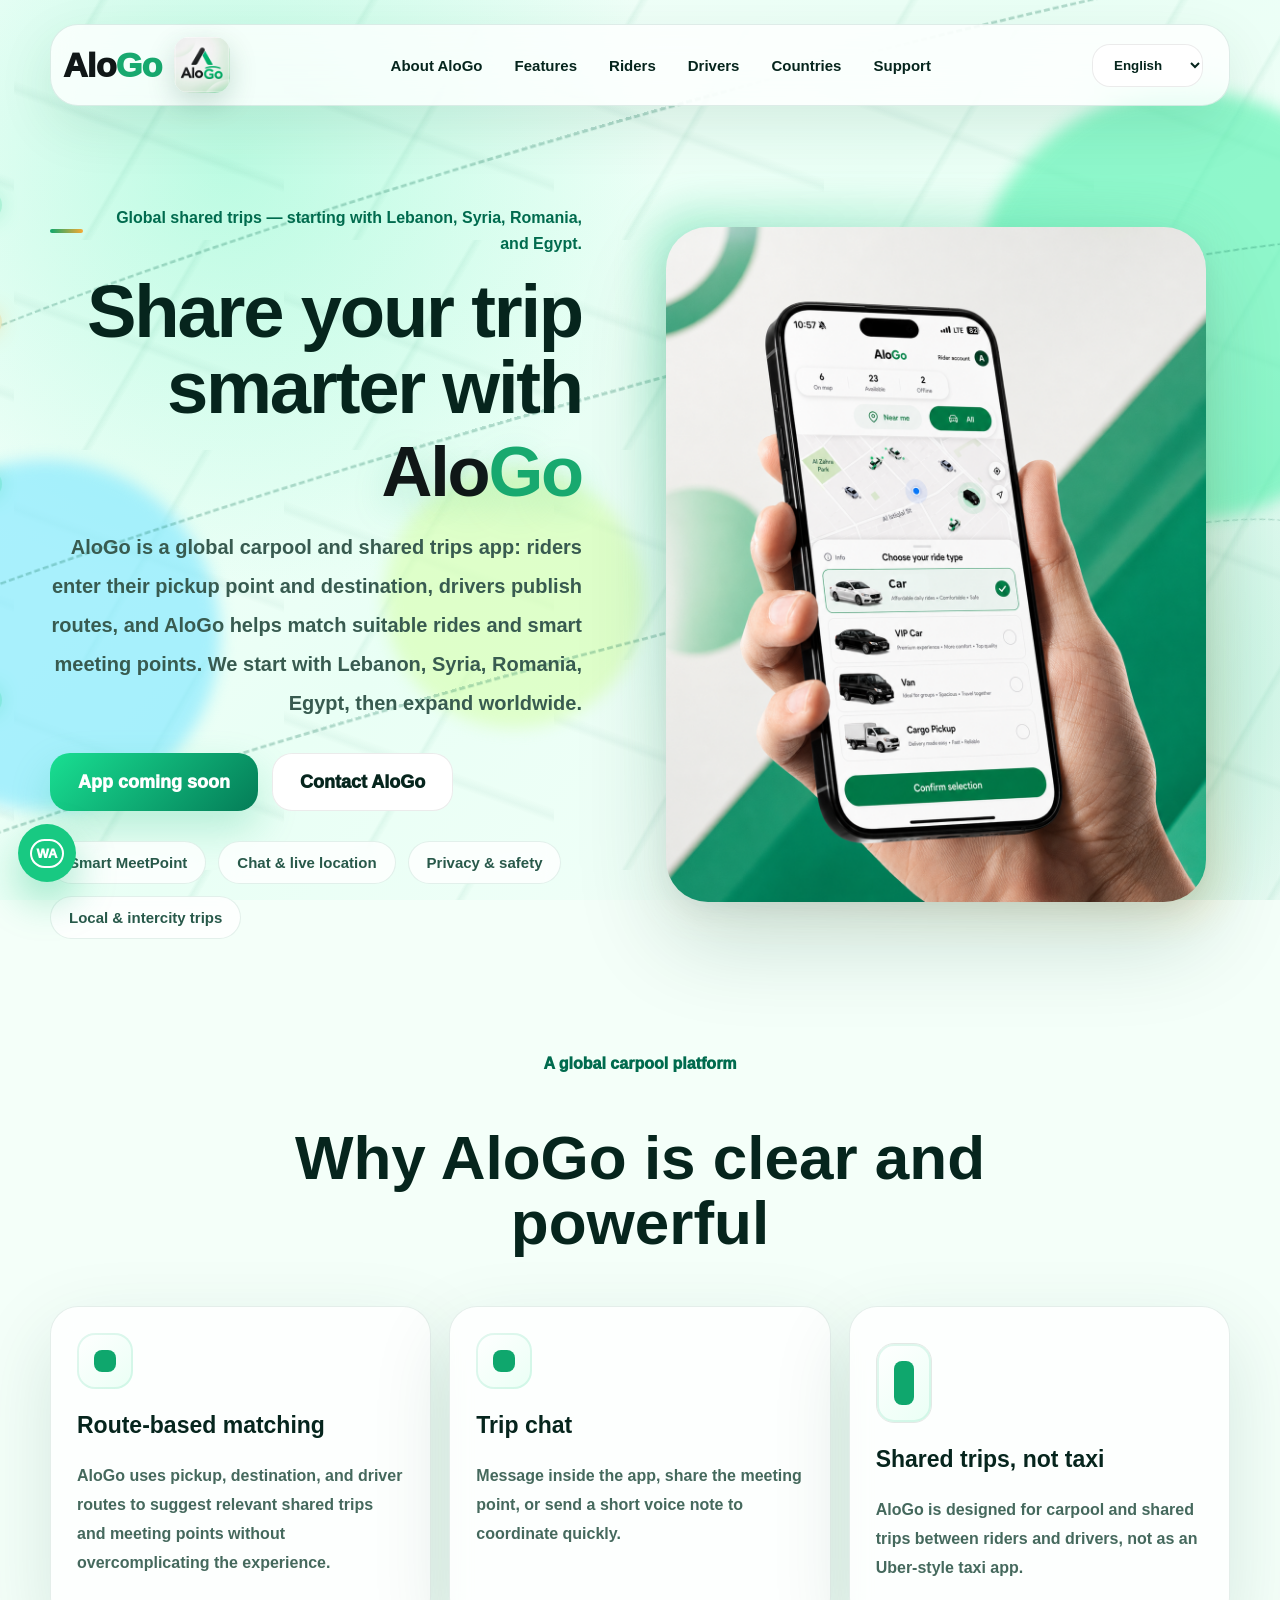
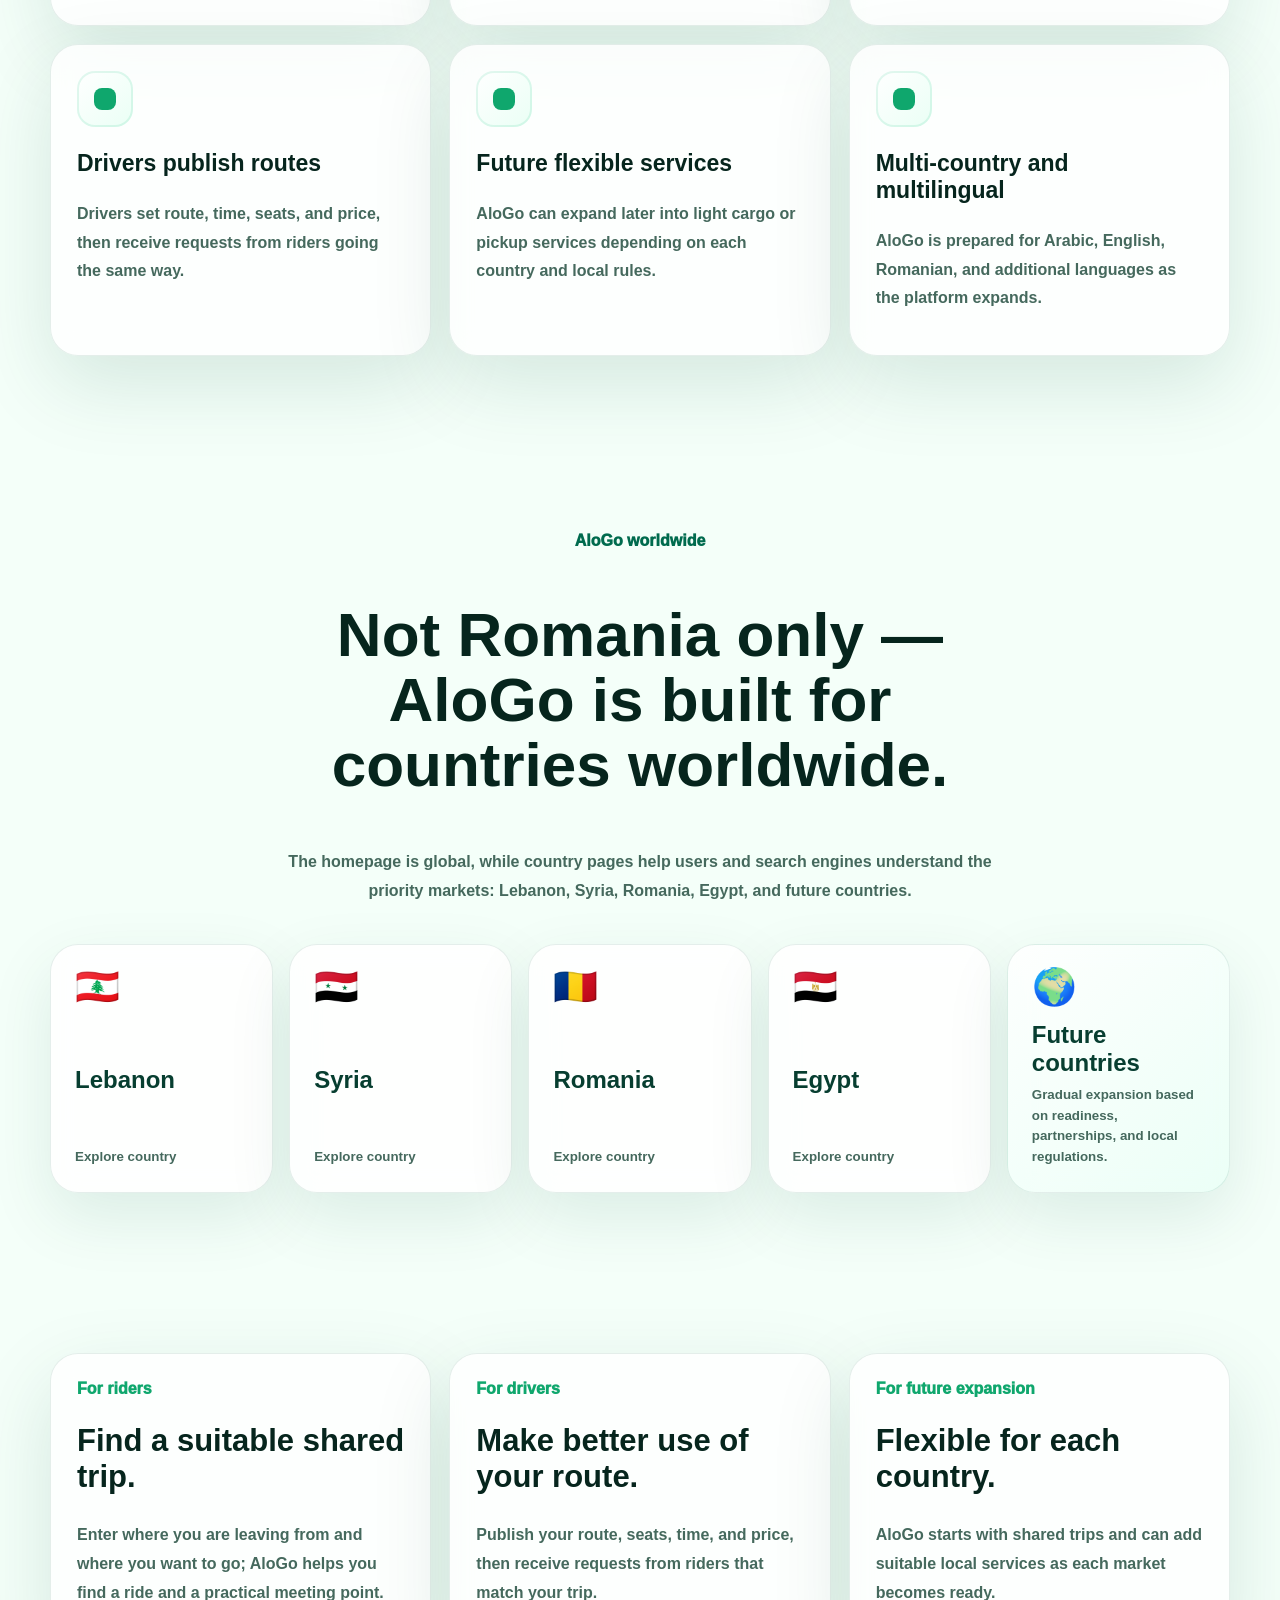
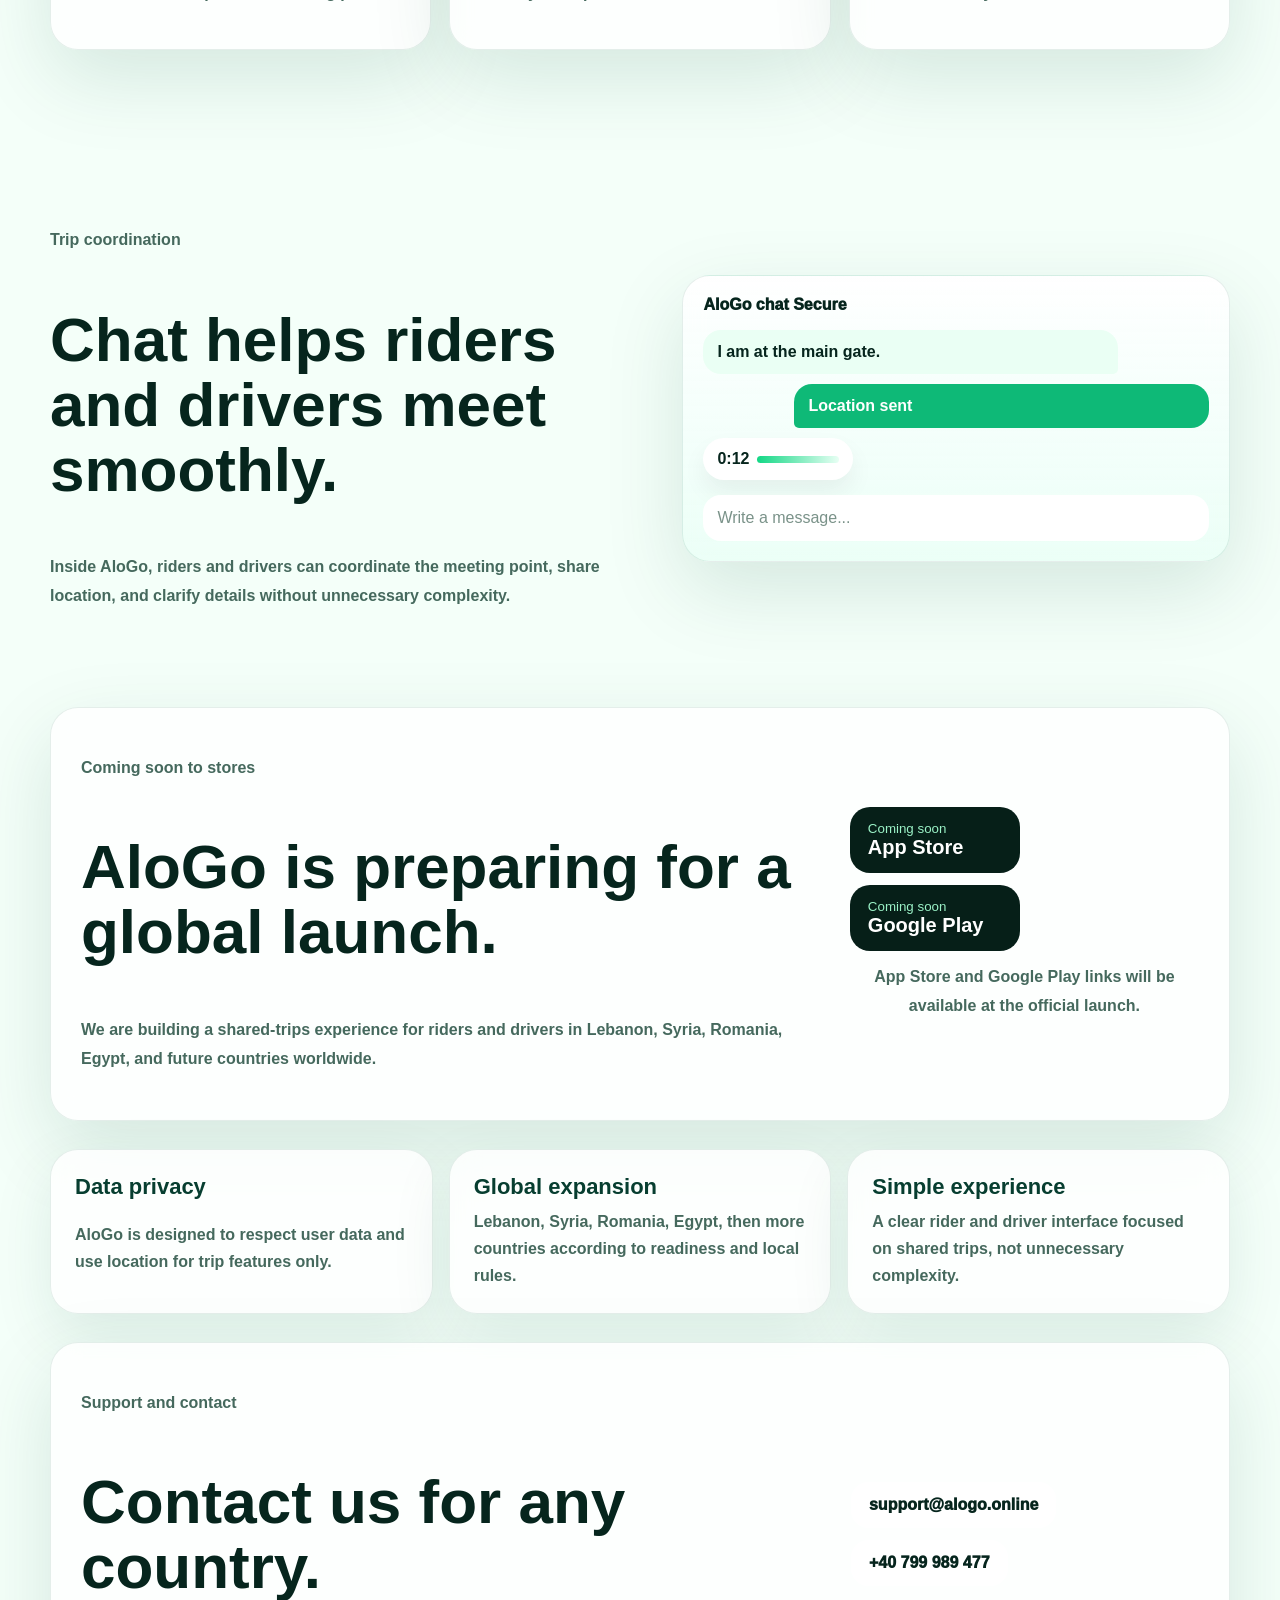
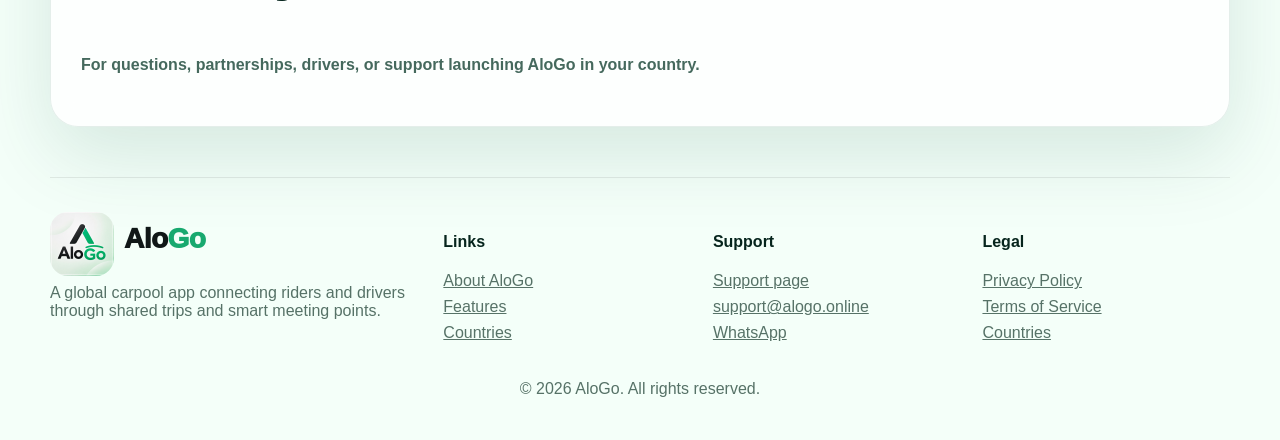
==== commit 0b8a3f95: "Add files via upload" ====
--- a/index.html
+++ b/index.html
@@ -3,19 +3,88 @@
 <head>
   <meta charset="utf-8">
   <meta name="viewport" content="width=device-width, initial-scale=1, viewport-fit=cover">
-  <title>AloGo — منصة تنقل ذكية عالمية</title>
-  <meta name="description" content="AloGo is a smart mobility platform for riders, drivers, and pickup owners: live map, private rides, intercity travel, in-app chat, location sharing, voice messages, and cargo pickup services.">
+  <title data-i18n="home_meta_title">AloGo | Smart Carpool & Ride Sharing App Worldwide</title>
+  <meta name="description" data-i18n-content="home_meta_description" content="AloGo is a global carpool and ride sharing app connecting riders and drivers in Lebanon, Syria, Romania, Egypt, and future countries with shared trips, smart meeting points, chat, and live location sharing.">
+  <meta name="keywords" content="AloGo, carpool app, ride sharing app, shared trips, smart meeting point, Lebanon carpool, Syria carpool, Romania carpool, Egypt carpool, rideshare, intercity carpool, driver routes">
+  <meta name="robots" content="index, follow, max-image-preview:large">
+  <meta name="author" content="AloGo">
   <meta name="theme-color" content="#073e30">
-  <meta name="keywords" content="AloGo, smart travel app, private rides, driver earnings, pickup cargo, intercity rides, live map, ride app, cargo pickup, mobility platform">
-  <meta property="og:title" content="AloGo — Smart Travel">
-  <meta property="og:description" content="Smart travel, private rides, driver earnings, pickup cargo, chat, location sharing, and intercity mobility in one app.">
-  <meta property="og:image" content="https://www.alogo.online/alogo-icon-1024.png?v=40">
+  <meta property="og:title" data-i18n-content="home_meta_title" content="AloGo | Smart Carpool & Ride Sharing App Worldwide">
+  <meta property="og:description" data-i18n-content="home_meta_description" content="Global carpool and ride sharing for Lebanon, Syria, Romania, Egypt, and future countries.">
+  <meta property="og:image" content="https://www.alogo.online/alogo-icon-1024.png?v=41">
+  <meta property="og:url" content="https://www.alogo.online/">
+  <meta property="og:site_name" content="AloGo">
   <meta property="og:type" content="website">
+  <meta property="og:locale" content="ar_AR">
+  <meta property="og:locale:alternate" content="en_US">
+  <meta property="og:locale:alternate" content="ro_RO">
+  <meta name="twitter:card" content="summary_large_image">
+  <meta name="twitter:title" content="AloGo | Smart Carpool & Ride Sharing App Worldwide">
+  <meta name="twitter:description" content="A global carpool app for shared trips, smart meeting points, chat, and live location sharing.">
+  <meta name="twitter:image" content="https://www.alogo.online/alogo-icon-1024.png?v=41">
   <link rel="canonical" href="https://www.alogo.online/">
-  <link rel="icon" href="favicon.png?v=40">
-  <link rel="apple-touch-icon" href="apple-touch-icon.png?v=40">
-  <link rel="manifest" href="site.webmanifest?v=40">
-  <link rel="stylesheet" href="styles.css?v=40">
+  <link rel="alternate" hreflang="ar" href="https://www.alogo.online/?lang=ar">
+  <link rel="alternate" hreflang="en" href="https://www.alogo.online/?lang=en">
+  <link rel="alternate" hreflang="ro" href="https://www.alogo.online/?lang=ro">
+  <link rel="alternate" hreflang="x-default" href="https://www.alogo.online/">
+  <link rel="icon" href="favicon.png?v=41">
+  <link rel="apple-touch-icon" href="apple-touch-icon.png?v=41">
+  <link rel="manifest" href="site.webmanifest?v=41">
+  <link rel="stylesheet" href="styles.css?v=41">
+  <script type="application/ld+json">
+{
+  "@context": "https://schema.org",
+  "@graph": [
+    {
+      "@type": "Organization",
+      "@id": "https://www.alogo.online/#organization",
+      "name": "AloGo",
+      "url": "https://www.alogo.online/",
+      "logo": "https://www.alogo.online/alogo-icon-1024.png",
+      "email": "support@alogo.online",
+      "telephone": "+40 799 989 477",
+      "description": "AloGo is a global carpool and ride sharing platform for riders and drivers, focused on shared trips, smart meeting points, chat, and live location sharing.",
+      "areaServed": [
+        "Lebanon",
+        "Syria",
+        "Romania",
+        "Egypt",
+        "Worldwide"
+      ]
+    },
+    {
+      "@type": "WebSite",
+      "@id": "https://www.alogo.online/#website",
+      "url": "https://www.alogo.online/",
+      "name": "AloGo",
+      "publisher": {
+        "@id": "https://www.alogo.online/#organization"
+      },
+      "inLanguage": [
+        "ar",
+        "en",
+        "ro",
+        "fr",
+        "de",
+        "es",
+        "tr"
+      ]
+    },
+    {
+      "@type": "MobileApplication",
+      "@id": "https://www.alogo.online/#app",
+      "name": "AloGo",
+      "operatingSystem": "iOS, Android",
+      "applicationCategory": "TravelApplication",
+      "url": "https://www.alogo.online/",
+      "description": "A global carpool and shared trips app connecting riders and drivers through smart route matching and meeting points.",
+      "publisher": {
+        "@id": "https://www.alogo.online/#organization"
+      }
+    }
+  ]
+}
+  </script>
 </head>
 <body>
   <a class="skip" href="#main" data-i18n="skip">تجاوز إلى المحتوى</a>
@@ -32,14 +101,14 @@
     <button class="menu" id="menuBtn" aria-label="Menu" aria-expanded="false"><i></i><i></i><i></i></button>
     <a class="brand" href="#top" aria-label="AloGo">
       <span class="brand-text" dir="ltr"><span class="alo">Alo</span><span class="go">Go</span></span>
-      <img src="alogo-icon.png?v=40" alt="AloGo" class="brand-img">
+      <img src="alogo-icon.png?v=41" alt="AloGo" class="brand-img">
     </a>
     <nav class="nav" id="nav">
+      <a href="about.html" data-i18n="nav_about">عن AloGo</a>
       <a href="#features" data-i18n="nav_features">المزايا</a>
       <a href="#riders" data-i18n="nav_riders">للركاب</a>
       <a href="#drivers" data-i18n="nav_drivers">للسائقين</a>
-      <a href="#cargo" data-i18n="nav_cargo">للبيك أب</a>
-      <a href="#chat" data-i18n="nav_chat">الشات</a>
+      <a href="#countries" data-i18n="nav_countries">الدول</a>
       <a href="#support" data-i18n="nav_support">الدعم</a>
     </nav>
     <select class="lang" id="lang" aria-label="Language">
@@ -50,48 +119,59 @@
   <main id="main">
     <section class="hero section" id="top">
       <div class="hero-copy reveal">
-        <p class="eyebrow"><span></span><b data-i18n="eyebrow">تنقّل ذكي، رحلات آمنة، وفرص دخل للسائقين.</b></p>
-        <h1 data-i18n="hero_title">تحرّك بذكاء مع <span class="wordmark" dir="ltr"><span class="alo">Alo</span><span class="go">Go</span></span></h1>
-        <p class="lead" data-i18n="hero_lead">منصة واحدة تجمع الركاب والسائقين وأصحاب البيك أب: خريطة مباشرة، طلب رحلات خاصة، سفر داخل المدن وبين المدن، دردشة، إرسال موقع، رسائل صوتية قصيرة، ونقل أغراض بثقة.</p>
+        <p class="eyebrow"><span></span><b data-i18n="eyebrow">مشاركة رحلات عالمية، بسيطة، وذكية — تبدأ من لبنان وسوريا ورومانيا ومصر.</b></p>
+        <h1 data-i18n="hero_title">شارك رحلتك بذكاء مع <span class="wordmark" dir="ltr"><span class="alo">Alo</span><span class="go">Go</span></span></h1>
+        <p class="lead" data-i18n="hero_lead">AloGo تطبيق عالمي لمشاركة الرحلات على طريقة carpool: الراكب يكتب نقطة الانطلاق والوجهة، والسائق ينشر مساره، والتطبيق يساعد في إيجاد رحلة مناسبة ونقطة لقاء ذكية. نبدأ من لبنان وسوريا ورومانيا ومصر ونتوسع تدريجيًا لكل الدول.</p>
         <div class="hero-actions">
-          <a class="btn primary" href="#download" data-i18n="download_soon">حمّل التطبيق قريبًا</a>
-          <a class="btn secondary" href="#support" data-i18n="contact_support">تواصل مع الدعم</a>
+          <a class="btn primary" href="#download" data-i18n="download_soon">التطبيق قريبًا</a>
+          <a class="btn secondary" href="support.html" data-i18n="contact_support">تواصل مع AloGo</a>
         </div>
         <div class="chips">
-          <span data-i18n="chip_map">خريطة مباشرة</span>
-          <span data-i18n="chip_chat">دردشة ورسائل صوتية</span>
+          <span data-i18n="chip_map">Smart MeetPoint</span>
+          <span data-i18n="chip_chat">دردشة وموقع مباشر</span>
           <span data-i18n="chip_safe">خصوصية وأمان</span>
-          <span data-i18n="chip_intercity">سفر بين المدن</span>
+          <span data-i18n="chip_intercity">رحلات داخلية وبين المدن</span>
         </div>
       </div>
       <div class="hero-art reveal" aria-label="AloGo app preview">
         <div class="mockup-stage">
-          <img src="hero-hand.png?v=40" alt="AloGo app shown on a phone held in a hand" class="hero-mockup">
-          <div class="mockup-badge"><img src="alogo-icon-192.png?v=40" alt="AloGo icon"></div>
+          <img src="hero-hand.png?v=41" alt="AloGo app shown on a phone held in a hand" class="hero-mockup">
+          <div class="mockup-badge"><img src="alogo-icon-192.png?v=41" alt="AloGo icon"></div>
         </div>
       </div>
     </section>
 
     <section class="features section" id="features">
-      <div class="section-head reveal"><p data-i18n="features_kicker">كل شيء في تطبيق واحد</p><h2 data-i18n="features_title">ما الذي يجعل AloGo مختلفًا؟</h2></div>
+      <div class="section-head reveal"><p data-i18n="features_kicker">منصة carpool عالمية</p><h2 data-i18n="features_title">ما الذي يجعل AloGo واضحًا وقويًا؟</h2></div>
       <div class="feature-grid">
-        <article class="feature reveal"><i class="ico map"></i><h3 data-i18n="f_map">الخريطة المباشرة</h3><p data-i18n="f_map_text">شاهد المركبات والخدمات القريبة وحركة الطريق بواجهة سهلة وواضحة.</p></article>
-        <article class="feature reveal"><i class="ico chat"></i><h3 data-i18n="f_chat">دردشة ورسائل</h3><p data-i18n="f_chat_text">اكتب، أرسل موقعك، أو أضف رسالة صوتية قصيرة لتوضيح التفاصيل بسرعة.</p></article>
-        <article class="feature reveal"><i class="ico ride"></i><h3 data-i18n="f_private">رحلات خاصة</h3><p data-i18n="f_private_text">اطلب رحلة خاصة داخل المدينة أو بين المدن بتجربة آمنة ومرتبة.</p></article>
-        <article class="feature reveal"><i class="ico driver"></i><h3 data-i18n="f_driver">السائق يكسب المال</h3><p data-i18n="f_driver_text">السائقون الذين لديهم سيارات يمكنهم استقبال طلبات وتحويل وقتهم إلى دخل.</p></article>
-        <article class="feature reveal"><i class="ico cargo"></i><h3 data-i18n="f_cargo">بيك أب لنقل الأغراض</h3><p data-i18n="f_cargo_text">أصحاب البيك أب يستطيعون نقل طرود، مشتريات، وأغراض منزلية.</p></article>
-        <article class="feature reveal"><i class="ico world"></i><h3 data-i18n="f_lang">لغات عالمية</h3><p data-i18n="f_lang_text">واجهة احترافية بالعربية والإنجليزية والفرنسية والألمانية والإسبانية والتركية والرومانية.</p></article>
+        <article class="feature reveal"><i class="ico map"></i><h3 data-i18n="f_map">مطابقة ذكية حسب المسار</h3><p data-i18n="f_map_text">يعتمد AloGo على نقطة الانطلاق والوجهة ومسار السائق لاقتراح رحلات قريبة ونقاط لقاء مناسبة بدل التعقيد.</p></article>
+        <article class="feature reveal"><i class="ico chat"></i><h3 data-i18n="f_chat">دردشة داخل الرحلة</h3><p data-i18n="f_chat_text">تواصل داخل التطبيق، أرسل موقع اللقاء، أو استخدم رسالة صوتية قصيرة لتنسيق التفاصيل بسرعة.</p></article>
+        <article class="feature reveal"><i class="ico ride"></i><h3 data-i18n="f_private">رحلات مشتركة لا تاكسي</h3><p data-i18n="f_private_text">AloGo مصمم كمشاركة رحلات بين ركاب وسائقين، وليس كتطبيق تاكسي أو Uber. الهدف رحلة أبسط وتكلفة أوضح.</p></article>
+        <article class="feature reveal"><i class="ico driver"></i><h3 data-i18n="f_driver">السائق ينشر مساره</h3><p data-i18n="f_driver_text">السائق يحدد المسار والوقت والمقاعد المتاحة، ثم يستقبل طلبات مناسبة على نفس الطريق.</p></article>
+        <article class="feature reveal"><i class="ico cargo"></i><h3 data-i18n="f_cargo">خدمات إضافية مستقبلية</h3><p data-i18n="f_cargo_text">يمكن توسيع AloGo لاحقًا لخدمات مثل نقل الأغراض أو البيك أب حسب البلد والقوانين المحلية.</p></article>
+        <article class="feature reveal"><i class="ico world"></i><h3 data-i18n="f_lang">لغات ودول متعددة</h3><p data-i18n="f_lang_text">واجهة AloGo مهيأة للعربية والإنجليزية والرومانية ولغات إضافية مع توسع التطبيق عالميًا.</p></article>
+      </div>
+    </section>
+
+    <section class="markets section" id="countries">
+      <div class="section-head reveal"><p data-i18n="markets_kicker">AloGo حول العالم</p><h2 data-i18n="markets_title">ليس لرومانيا فقط — AloGo لكل الدول تدريجيًا.</h2><p data-i18n="markets_text">الصفحة الرئيسية عالمية، وصفحات الدول تساعد Google والمستخدمين على فهم أن AloGo يستهدف لبنان وسوريا ورومانيا ومصر ثم أسواقًا جديدة.</p></div>
+      <div class="market-grid">
+        <a class="market-card reveal" href="lebanon.html"><span>🇱🇧</span><strong data-i18n="market_lebanon">لبنان</strong><small data-i18n="market_cta">استكشف الدولة</small></a>
+        <a class="market-card reveal" href="syria.html"><span>🇸🇾</span><strong data-i18n="market_syria">سوريا</strong><small data-i18n="market_cta">استكشف الدولة</small></a>
+        <a class="market-card reveal" href="romania.html"><span>🇷🇴</span><strong data-i18n="market_romania">رومانيا</strong><small data-i18n="market_cta">استكشف الدولة</small></a>
+        <a class="market-card reveal" href="egypt.html"><span>🇪🇬</span><strong data-i18n="market_egypt">مصر</strong><small data-i18n="market_cta">استكشف الدولة</small></a>
+        <a class="market-card reveal muted" href="countries.html"><span>🌍</span><strong data-i18n="market_global">دول جديدة</strong><small data-i18n="market_global_text">توسع تدريجي حسب الجاهزية والشراكات والقوانين المحلية.</small></a>
       </div>
     </section>
 
     <section class="audiences section">
-      <article class="audience reveal" id="riders"><span data-i18n="riders_badge">للركاب</span><h2 data-i18n="riders_title">اطلب رحلتك بثقة.</h2><p data-i18n="riders_text">اختر نوع الخدمة، شاهد المتاح حولك، وتواصل داخل التطبيق قبل الانطلاق.</p></article>
-      <article class="audience reveal" id="drivers"><span data-i18n="drivers_badge">للسائقين</span><h2 data-i18n="drivers_title">اكسب من سيارتك.</h2><p data-i18n="drivers_text">كن متاحًا على الخريطة، استقبل الرحلات، ونظّم وقتك بمرونة.</p></article>
-      <article class="audience reveal" id="cargo"><span data-i18n="cargo_badge">لأصحاب البيك أب</span><h2 data-i18n="cargo_title">حوّل البيك أب إلى خدمة نقل.</h2><p data-i18n="cargo_text">استقبل طلبات نقل الأغراض والطرود والمشتريات القريبة من موقعك.</p></article>
+      <article class="audience reveal" id="riders"><span data-i18n="riders_badge">للركاب</span><h2 data-i18n="riders_title">ابحث عن رحلة مناسبة بسهولة.</h2><p data-i18n="riders_text">اكتب من أين ستنطلق وإلى أين تريد الذهاب، وسيساعدك AloGo على إيجاد رحلة ونقطة لقاء مناسبة.</p></article>
+      <article class="audience reveal" id="drivers"><span data-i18n="drivers_badge">للسائقين</span><h2 data-i18n="drivers_title">استفد من طريقك اليومي.</h2><p data-i18n="drivers_text">انشر مسارك، عدد المقاعد، الوقت، والسعر المناسب، واستقبل طلبات ركاب متوافقين مع طريقك.</p></article>
+      <article class="audience reveal" id="cargo"><span data-i18n="cargo_badge">للتوسع القادم</span><h2 data-i18n="cargo_title">مرونة حسب كل بلد.</h2><p data-i18n="cargo_text">نبدأ بمشاركة الرحلات، ثم يمكن إضافة خدمات مناسبة لكل سوق مثل النقل الخفيف أو الشراكات المحلية.</p></article>
     </section>
 
     <section class="chat-section section" id="chat">
-      <div class="chat-copy reveal"><p class="section-kicker" data-i18n="chat_kicker">تواصل ذكي</p><h2 data-i18n="chat_title">الشات ليس مجرد رسائل.</h2><p data-i18n="chat_text">داخل AloGo يمكن للراكب أو السائق الكتابة، إرسال موقع اللقاء أو التسليم، ورسائل صوتية قصير لتوضيح التفاصيل.</p></div>
+      <div class="chat-copy reveal"><p class="section-kicker" data-i18n="chat_kicker">تنسيق الرحلة</p><h2 data-i18n="chat_title">الشات يساعدك على الوصول لنقطة اللقاء.</h2><p data-i18n="chat_text">داخل AloGo يمكن للراكب والسائق تنسيق نقطة اللقاء، إرسال الموقع، وكتابة التفاصيل دون مشاركة أرقام خاصة خارج الحاجة.</p></div>
       <div class="chat-box reveal">
         <div class="chat-top">AloGo chat <span data-i18n="secure">آمن</span></div>
         <div class="bubble" data-i18n="chat_msg1">أنا عند البوابة الرئيسية.</div>
@@ -102,7 +182,7 @@
     </section>
 
     <section class="download section" id="download">
-      <div><p class="section-kicker" data-i18n="soon_kicker">قريبًا في المتاجر</p><h2 data-i18n="soon_title">AloGo قادم بقوة.</h2><p data-i18n="soon_text">نجهز تجربة عالمية للركاب والسائقين وأصحاب البيك أب. روابط التحميل ستصبح متاحة عند الإطلاق.</p></div>
+      <div><p class="section-kicker" data-i18n="soon_kicker">قريبًا في المتاجر</p><h2 data-i18n="soon_title">AloGo قادم عالميًا.</h2><p data-i18n="soon_text">نجهّز تجربة مشاركة رحلات للركاب والسائقين في لبنان وسوريا ورومانيا ومصر ثم أسواق جديدة حول العالم.</p></div>
       <div class="download-side">
         <div class="store-row"><span class="store"><small data-i18n="coming_soon">قريبًا — انتظرونا</small><b>App Store</b></span><span class="store"><small data-i18n="coming_soon">قريبًا — انتظرونا</small><b>Google Play</b></span></div>
         <p class="store-note" data-i18n="store_note">روابط App Store و Google Play ستتوفر عند الإطلاق الرسمي.</p>
@@ -110,13 +190,13 @@
     </section>
 
     <section class="trust-strip section">
-      <div class="trust-card reveal"><strong data-i18n="trust_privacy">خصوصية البيانات</strong><span data-i18n="trust_privacy_text">نهتم بحماية بيانات المستخدمين وتجربة آمنة.</span></div>
-      <div class="trust-card reveal"><strong data-i18n="trust_support">دعم سريع</strong><span data-i18n="trust_support_text">قنوات تواصل واضحة للمستخدمين والسائقين.</span></div>
-      <div class="trust-card reveal"><strong data-i18n="trust_safe">تجربة موثوقة</strong><span data-i18n="trust_safe_text">خدمات واضحة للركاب، السائقين، وأصحاب البيك أب.</span></div>
+      <div class="trust-card reveal"><strong data-i18n="trust_privacy">خصوصية البيانات</strong><span data-i18n="trust_privacy_text">نصمم AloGo ليحترم بيانات المستخدمين ويستخدم الموقع لخدمة الرحلات فقط.</span></div>
+      <div class="trust-card reveal"><strong data-i18n="trust_support">توسع عالمي</strong><span data-i18n="trust_support_text">لبنان، سوريا، رومانيا، مصر، ثم دول جديدة حسب الجاهزية والقوانين المحلية.</span></div>
+      <div class="trust-card reveal"><strong data-i18n="trust_safe">تجربة بسيطة</strong><span data-i18n="trust_safe_text">واجهة واضحة للراكب والسائق بدون تعقيد، مع تركيز على الرحلات المشتركة.</span></div>
     </section>
 
     <section class="support section" id="support">
-      <div><p class="section-kicker" data-i18n="support_kicker">الدعم والتواصل</p><h2 data-i18n="support_title">نحن هنا لمساعدتك.</h2><p data-i18n="support_text">للاستفسارات، السائقين، أصحاب البيك أب، الشراكات، أو الدعم العام.</p></div>
+      <div><p class="section-kicker" data-i18n="support_kicker">الدعم والتواصل</p><h2 data-i18n="support_title">تواصل معنا لأي بلد.</h2><p data-i18n="support_text">للاستفسارات، الشراكات، السائقين، أو دعم إطلاق AloGo في بلدك.</p></div>
       <div class="contact-cards"><a href="mailto:support@alogo.online">support@alogo.online</a><a href="https://wa.me/40799989477" target="_blank" rel="noopener">+40 799 989 477</a></div>
     </section>
   </main>
@@ -124,12 +204,12 @@
   <a class="whatsapp" href="https://wa.me/40799989477" target="_blank" rel="noopener" aria-label="WhatsApp"><span>WA</span></a>
 
   <footer class="footer">
-    <div class="footer-brand"><img src="alogo-icon.png?v=40" alt="AloGo"><strong dir="ltr"><span class="alo">Alo</span><span class="go">Go</span></strong><p data-i18n="footer_desc">تطبيق تنقل ذكي للركاب والسائقين وأصحاب البيك أب.</p></div>
-    <div><h4 data-i18n="footer_links">روابط</h4><a href="#features" data-i18n="nav_features">المزايا</a><a href="#riders" data-i18n="nav_riders">للركاب</a><a href="#drivers" data-i18n="nav_drivers">للسائقين</a></div>
-    <div><h4 data-i18n="footer_support">الدعم</h4><a href="mailto:support@alogo.online">support@alogo.online</a><a href="https://wa.me/40799989477">WhatsApp</a></div>
-    <div><h4 data-i18n="footer_legal">قانوني</h4><a href="privacy.html" data-i18n="privacy">سياسة الخصوصية</a><a href="terms.html" data-i18n="terms">شروط الخدمة</a><a href="support.html" data-i18n="support_page">صفحة الدعم</a></div>
+    <div class="footer-brand"><img src="alogo-icon.png?v=41" alt="AloGo"><strong dir="ltr"><span class="alo">Alo</span><span class="go">Go</span></strong><p data-i18n="footer_desc">تطبيق عالمي لمشاركة الرحلات بين الركاب والسائقين، مع نقاط لقاء ذكية وتجربة بسيطة.</p></div>
+    <div><h4 data-i18n="footer_links">روابط</h4><a href="about.html" data-i18n="nav_about">عن AloGo</a><a href="#features" data-i18n="nav_features">المزايا</a><a href="#countries" data-i18n="nav_countries">الدول</a></div>
+    <div><h4 data-i18n="footer_support">الدعم</h4><a href="support.html" data-i18n="support_page">صفحة الدعم</a><a href="mailto:support@alogo.online">support@alogo.online</a><a href="https://wa.me/40799989477">WhatsApp</a></div>
+    <div><h4 data-i18n="footer_legal">قانوني</h4><a href="privacy.html" data-i18n="privacy">سياسة الخصوصية</a><a href="terms.html" data-i18n="terms">شروط الخدمة</a><a href="countries.html" data-i18n="nav_countries">الدول</a></div>
     <p class="copyright" data-i18n="copyright">© 2026 AloGo. جميع الحقوق محفوظة.</p>
   </footer>
-  <script src="script.js?v=40"></script>
+  <script src="script.js?v=41"></script>
 </body>
 </html>
--- a/styles.css
+++ b/styles.css
@@ -324,4 +324,24 @@
 .policy-updated{color:var(--green2)!important;font-weight:1000!important;margin-bottom:24px!important}
 .policy-back{margin-top:34px!important}
 .policy-back .btn{color:#073e30;text-decoration:none}
-@media (max-width:520px){.policy-section{padding-top:38px}.policy-card{border-radius:24px;padding:22px}.policy-card p,.policy-card li{font-size:16px;line-height:1.85}.policy-card h2{margin-top:30px}}+@media (max-width:520px){.policy-section{padding-top:38px}.policy-card{border-radius:24px;padding:22px}.policy-card p,.policy-card li{font-size:16px;line-height:1.85}.policy-card h2{margin-top:30px}}
+
+/* V41 — Global SEO country pages and marketplace cards */
+.markets .section-head p:last-child{max-width:820px;margin:14px auto 0;color:#45695d;font-weight:750;line-height:1.8}
+.market-grid{display:grid;grid-template-columns:repeat(5,1fr);gap:16px}
+.market-grid.wide{grid-template-columns:repeat(5,1fr)}
+.market-card{min-height:180px;background:rgba(255,255,255,.86);border:1px solid rgba(6,93,64,.10);border-radius:28px;box-shadow:0 24px 64px rgba(0,79,54,.10);padding:24px;text-decoration:none;display:flex;flex-direction:column;align-items:flex-start;justify-content:space-between;transition:transform .25s ease,box-shadow .25s ease,border-color .25s ease;backdrop-filter:blur(14px);-webkit-backdrop-filter:blur(14px)}
+.market-card:hover{transform:translateY(-4px);box-shadow:0 30px 76px rgba(0,79,54,.16);border-color:rgba(15,167,109,.28)}
+.market-card span{font-size:36px;line-height:1}
+.market-card strong{font-size:24px;color:#073e30;margin-top:16px}
+.market-card small{color:#45695d;font-weight:850;line-height:1.55;margin-top:8px}
+.market-card.muted{background:linear-gradient(135deg,rgba(255,255,255,.86),rgba(233,255,246,.86))}
+.page-hero{padding-top:96px;padding-bottom:36px;text-align:start}
+.page-hero h1{font-size:clamp(40px,6vw,74px);line-height:1.04;margin:12px 0;letter-spacing:-.03em;color:#073e30;max-width:920px}
+.page-hero .lead{max-width:920px;margin:0;color:#385b50}
+.page-grid{display:grid;grid-template-columns:repeat(3,1fr);gap:18px;padding-top:28px}
+.page-grid .feature h2{font-size:clamp(24px,3vw,34px);margin-top:0;color:#073e30}
+.big-contact{margin-top:24px}.big-contact a{font-size:18px}
+.compact-section{padding-top:18px}
+@media (max-width:1000px){.market-grid,.market-grid.wide{grid-template-columns:repeat(2,1fr)}.page-grid{grid-template-columns:1fr}}
+@media (max-width:560px){.market-grid,.market-grid.wide{grid-template-columns:1fr}.market-card{min-height:150px}.page-hero{padding-top:62px;text-align:center}.page-hero .lead{margin:auto}.page-hero .hero-actions{justify-content:center}.page-grid{padding-top:10px}}
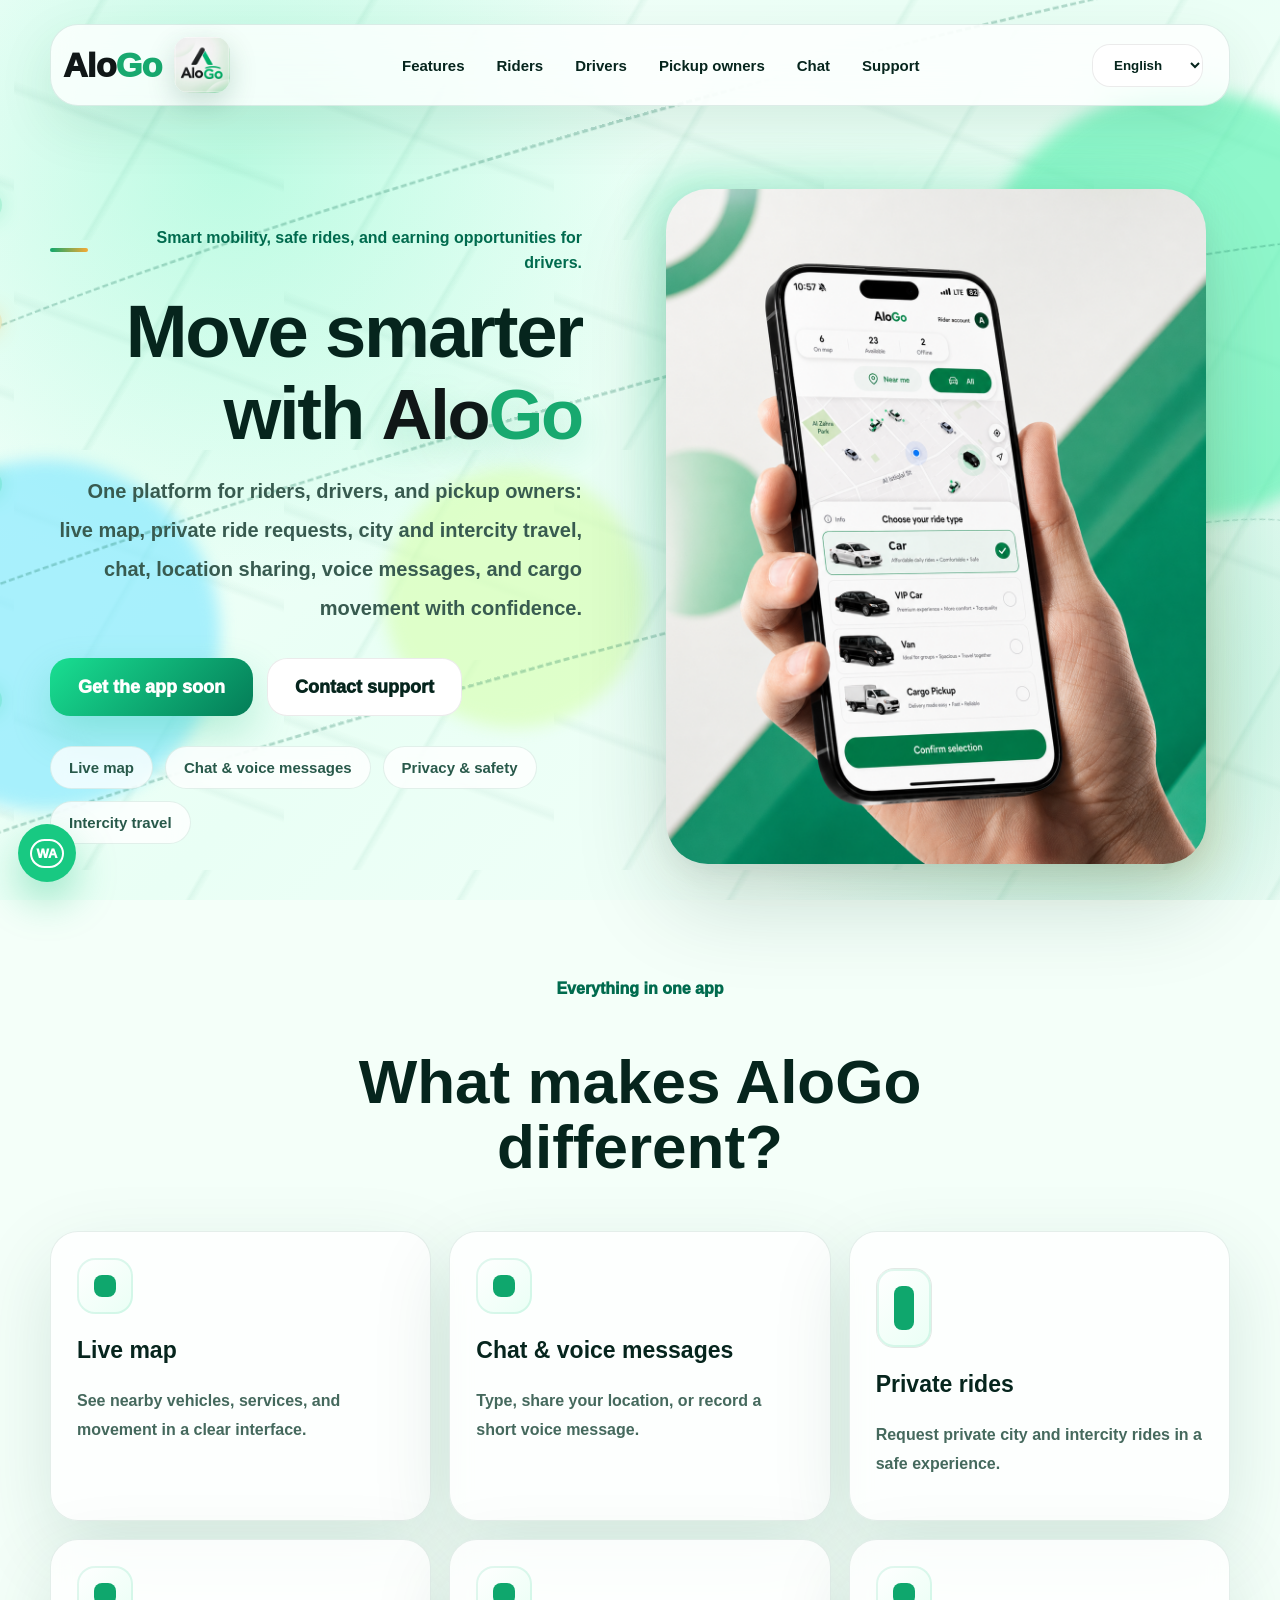
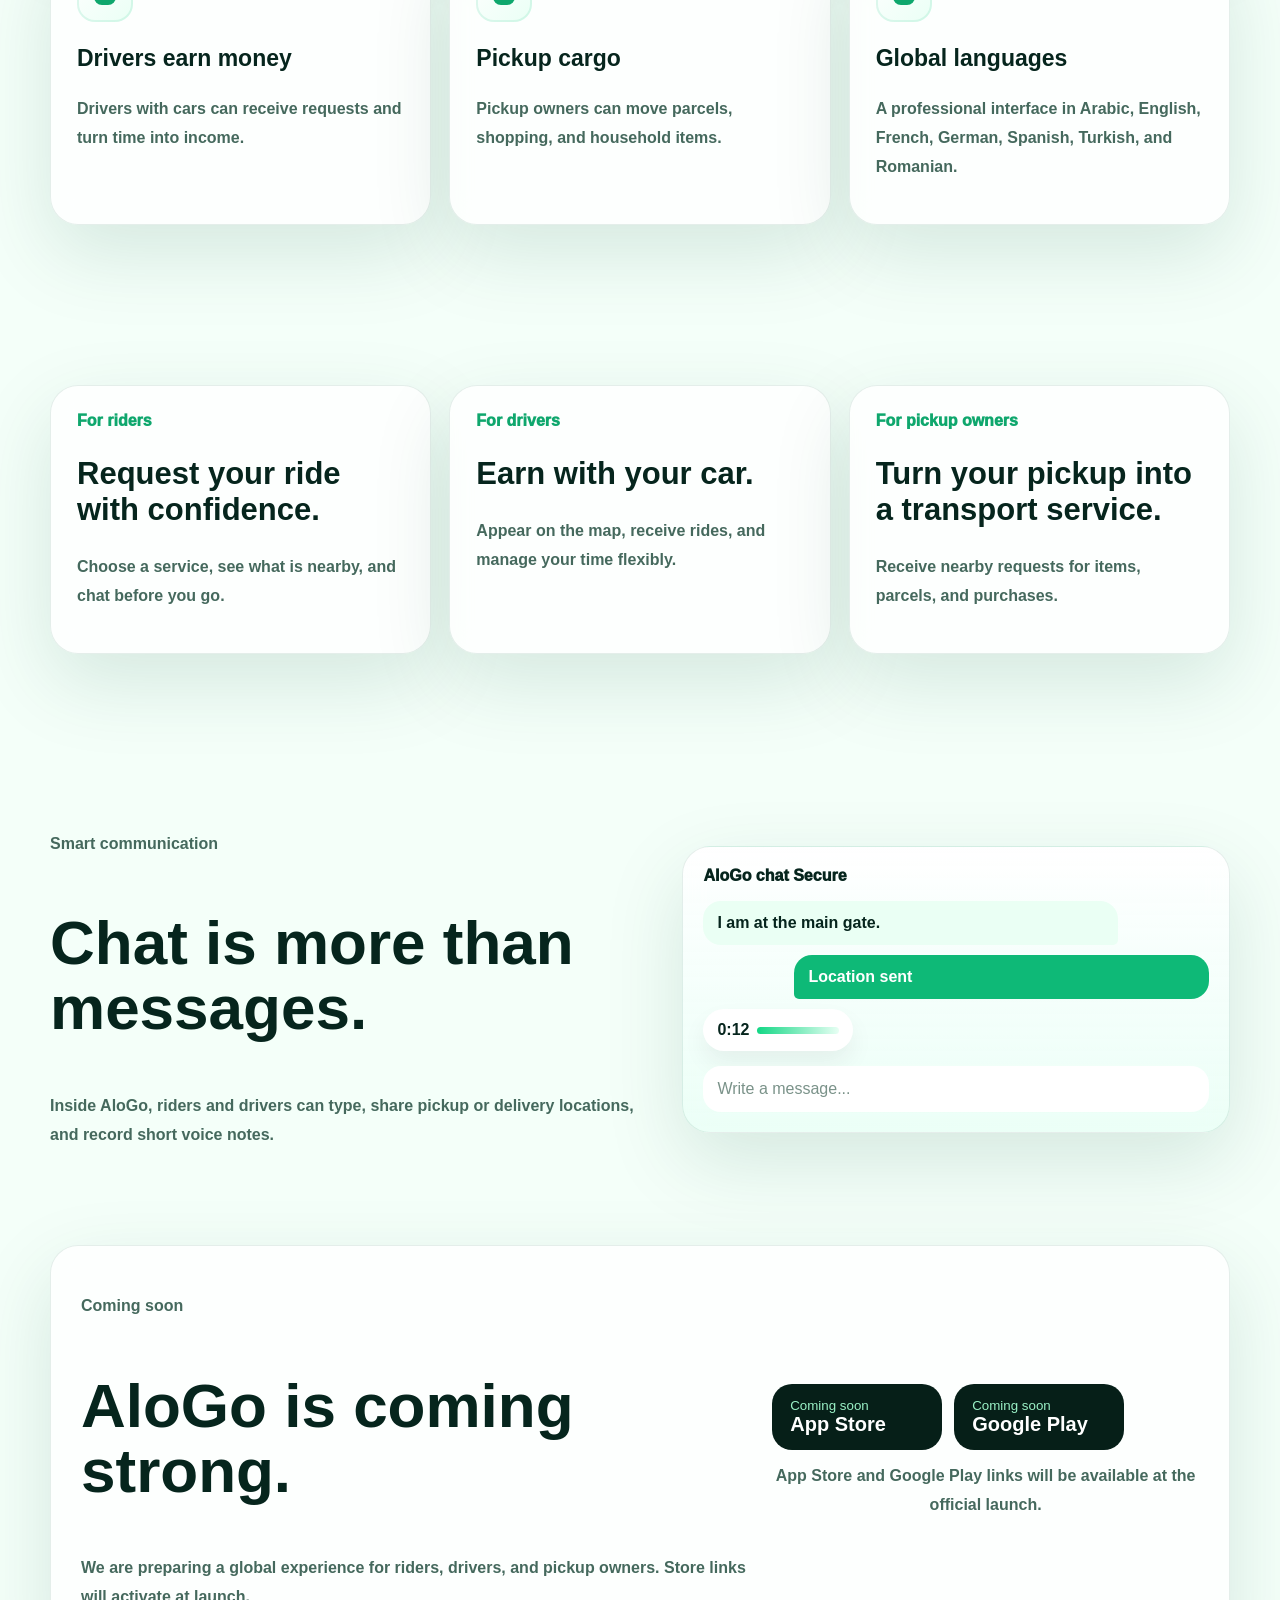
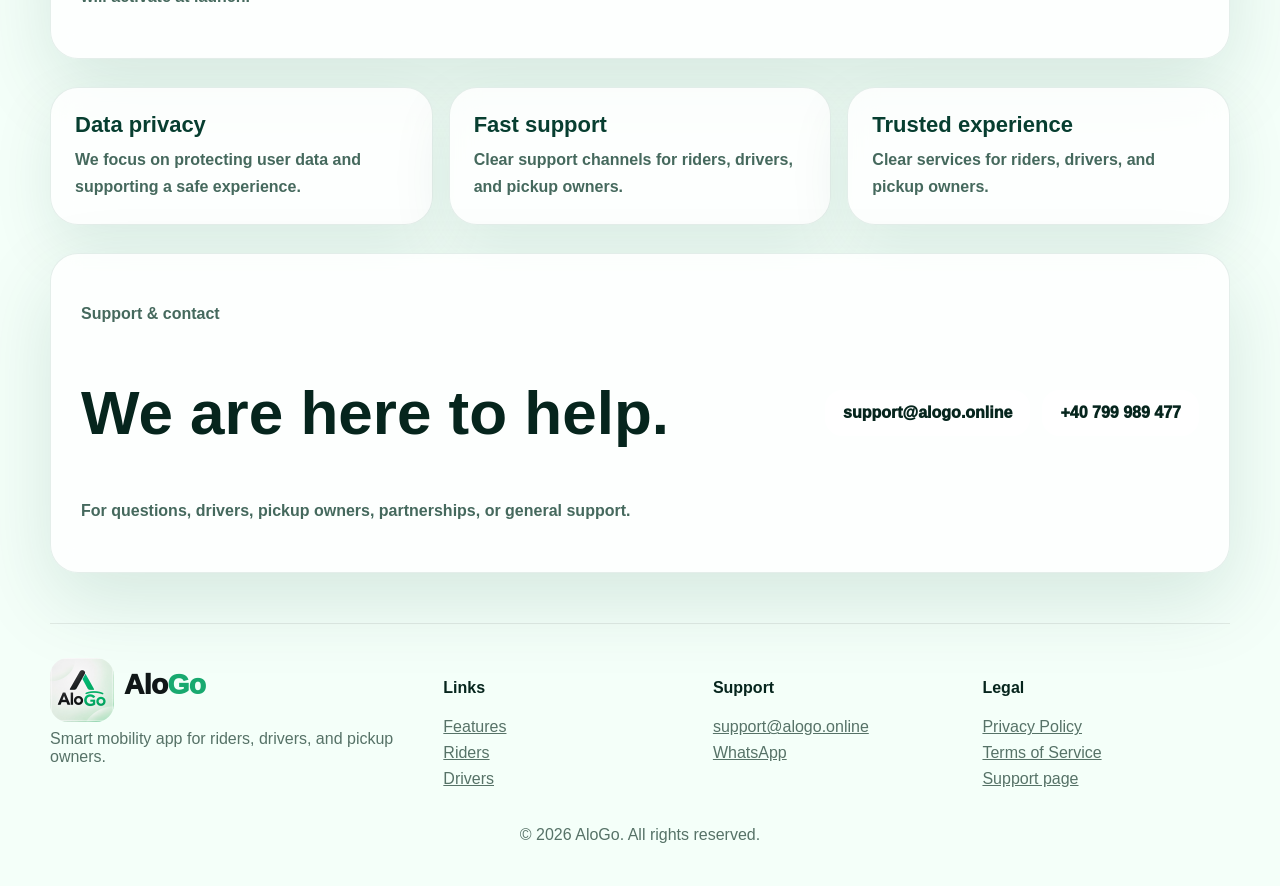
==== commit 55b093ac: "Add files via upload" ====
--- a/index.html
+++ b/index.html
@@ -3,34 +3,44 @@
 <head>
   <meta charset="utf-8">
   <meta name="viewport" content="width=device-width, initial-scale=1, viewport-fit=cover">
-  <title data-i18n="home_meta_title">AloGo | Smart Carpool & Ride Sharing App Worldwide</title>
-  <meta name="description" data-i18n-content="home_meta_description" content="AloGo is a global carpool and ride sharing app connecting riders and drivers in Lebanon, Syria, Romania, Egypt, and future countries with shared trips, smart meeting points, chat, and live location sharing.">
-  <meta name="keywords" content="AloGo, carpool app, ride sharing app, shared trips, smart meeting point, Lebanon carpool, Syria carpool, Romania carpool, Egypt carpool, rideshare, intercity carpool, driver routes">
-  <meta name="robots" content="index, follow, max-image-preview:large">
-  <meta name="author" content="AloGo">
+  <title>AloGo | Smart Carpool &amp; Ride Sharing App Worldwide</title>
+  <meta name="description" content="AloGo is a global smart carpool and ride sharing app for riders and drivers worldwide, with shared trips, smart meeting points, chat, live location sharing, and multilingual support.">
   <meta name="theme-color" content="#073e30">
-  <meta property="og:title" data-i18n-content="home_meta_title" content="AloGo | Smart Carpool & Ride Sharing App Worldwide">
-  <meta property="og:description" data-i18n-content="home_meta_description" content="Global carpool and ride sharing for Lebanon, Syria, Romania, Egypt, and future countries.">
-  <meta property="og:image" content="https://www.alogo.online/alogo-icon-1024.png?v=41">
+  <meta name="keywords" content="AloGo, carpool app, ride sharing app, shared trips, rideshare, smart meeting points, riders, drivers, live location, worldwide carpool, global ride sharing, Arabic, English, Romanian, French, German, Spanish, Turkish, Europe, Middle East, Africa, Asia, worldwide">
+  <meta name="robots" content="index, follow, max-snippet:-1, max-image-preview:large, max-video-preview:-1">
+  <meta name="googlebot" content="index, follow, max-snippet:-1, max-image-preview:large, max-video-preview:-1">
+  <meta name="application-name" content="AloGo">
+  <meta name="apple-mobile-web-app-title" content="AloGo">
   <meta property="og:url" content="https://www.alogo.online/">
   <meta property="og:site_name" content="AloGo">
-  <meta property="og:type" content="website">
   <meta property="og:locale" content="ar_AR">
   <meta property="og:locale:alternate" content="en_US">
   <meta property="og:locale:alternate" content="ro_RO">
+  <meta property="og:locale:alternate" content="fr_FR">
+  <meta property="og:locale:alternate" content="de_DE">
+  <meta property="og:locale:alternate" content="es_ES">
+  <meta property="og:locale:alternate" content="tr_TR">
   <meta name="twitter:card" content="summary_large_image">
-  <meta name="twitter:title" content="AloGo | Smart Carpool & Ride Sharing App Worldwide">
-  <meta name="twitter:description" content="A global carpool app for shared trips, smart meeting points, chat, and live location sharing.">
-  <meta name="twitter:image" content="https://www.alogo.online/alogo-icon-1024.png?v=41">
+  <meta name="twitter:title" content="AloGo | Smart Carpool &amp; Ride Sharing App Worldwide">
+  <meta name="twitter:description" content="A global smart carpool and ride sharing app connecting riders and drivers with shared trips, smart meeting points, chat, and live location sharing.">
+  <meta name="twitter:image" content="https://www.alogo.online/alogo-icon-1024.png?v=43">
+  <meta property="og:title" content="AloGo | Smart Carpool &amp; Ride Sharing App Worldwide">
+  <meta property="og:description" content="A global smart carpool and ride sharing app connecting riders and drivers with shared trips, smart meeting points, chat, and live location sharing.">
+  <meta property="og:image" content="https://www.alogo.online/alogo-icon-1024.png?v=43">
+  <meta property="og:type" content="website">
   <link rel="canonical" href="https://www.alogo.online/">
+  <link rel="alternate" hreflang="x-default" href="https://www.alogo.online/">
   <link rel="alternate" hreflang="ar" href="https://www.alogo.online/?lang=ar">
   <link rel="alternate" hreflang="en" href="https://www.alogo.online/?lang=en">
   <link rel="alternate" hreflang="ro" href="https://www.alogo.online/?lang=ro">
-  <link rel="alternate" hreflang="x-default" href="https://www.alogo.online/">
-  <link rel="icon" href="favicon.png?v=41">
-  <link rel="apple-touch-icon" href="apple-touch-icon.png?v=41">
-  <link rel="manifest" href="site.webmanifest?v=41">
-  <link rel="stylesheet" href="styles.css?v=41">
+  <link rel="alternate" hreflang="fr" href="https://www.alogo.online/?lang=fr">
+  <link rel="alternate" hreflang="de" href="https://www.alogo.online/?lang=de">
+  <link rel="alternate" hreflang="es" href="https://www.alogo.online/?lang=es">
+  <link rel="alternate" hreflang="tr" href="https://www.alogo.online/?lang=tr">
+  <link rel="icon" href="favicon.png?v=40">
+  <link rel="apple-touch-icon" href="apple-touch-icon.png?v=40">
+  <link rel="manifest" href="site.webmanifest?v=40">
+  <link rel="stylesheet" href="styles.css?v=40">
   <script type="application/ld+json">
 {
   "@context": "https://schema.org",
@@ -41,15 +51,22 @@
       "name": "AloGo",
       "url": "https://www.alogo.online/",
       "logo": "https://www.alogo.online/alogo-icon-1024.png",
-      "email": "support@alogo.online",
-      "telephone": "+40 799 989 477",
-      "description": "AloGo is a global carpool and ride sharing platform for riders and drivers, focused on shared trips, smart meeting points, chat, and live location sharing.",
-      "areaServed": [
-        "Lebanon",
-        "Syria",
-        "Romania",
-        "Egypt",
-        "Worldwide"
+      "sameAs": [],
+      "contactPoint": [
+        {
+          "@type": "ContactPoint",
+          "contactType": "customer support",
+          "email": "support@alogo.online",
+          "availableLanguage": [
+            "Arabic",
+            "English",
+            "Romanian",
+            "French",
+            "German",
+            "Spanish",
+            "Turkish"
+          ]
+        }
       ]
     },
     {
@@ -68,19 +85,33 @@
         "de",
         "es",
         "tr"
-      ]
+      ],
+      "about": "Global smart carpool and ride sharing app for riders and drivers."
     },
     {
-      "@type": "MobileApplication",
+      "@type": "SoftwareApplication",
       "@id": "https://www.alogo.online/#app",
       "name": "AloGo",
+      "url": "https://www.alogo.online/",
+      "applicationCategory": "TravelApplication",
       "operatingSystem": "iOS, Android",
-      "applicationCategory": "TravelApplication",
-      "url": "https://www.alogo.online/",
-      "description": "A global carpool and shared trips app connecting riders and drivers through smart route matching and meeting points.",
+      "description": "A global smart carpool and ride sharing app for riders and drivers, with shared trips, smart meeting points, chat, and live location sharing.",
       "publisher": {
         "@id": "https://www.alogo.online/#organization"
-      }
+      },
+      "areaServed": {
+        "@type": "Place",
+        "name": "Worldwide"
+      },
+      "availableLanguage": [
+        "Arabic",
+        "English",
+        "Romanian",
+        "French",
+        "German",
+        "Spanish",
+        "Turkish"
+      ]
     }
   ]
 }
@@ -101,14 +132,14 @@
     <button class="menu" id="menuBtn" aria-label="Menu" aria-expanded="false"><i></i><i></i><i></i></button>
     <a class="brand" href="#top" aria-label="AloGo">
       <span class="brand-text" dir="ltr"><span class="alo">Alo</span><span class="go">Go</span></span>
-      <img src="alogo-icon.png?v=41" alt="AloGo" class="brand-img">
+      <img src="alogo-icon.png?v=40" alt="AloGo" class="brand-img">
     </a>
     <nav class="nav" id="nav">
-      <a href="about.html" data-i18n="nav_about">عن AloGo</a>
       <a href="#features" data-i18n="nav_features">المزايا</a>
       <a href="#riders" data-i18n="nav_riders">للركاب</a>
       <a href="#drivers" data-i18n="nav_drivers">للسائقين</a>
-      <a href="#countries" data-i18n="nav_countries">الدول</a>
+      <a href="#cargo" data-i18n="nav_cargo">للبيك أب</a>
+      <a href="#chat" data-i18n="nav_chat">الشات</a>
       <a href="#support" data-i18n="nav_support">الدعم</a>
     </nav>
     <select class="lang" id="lang" aria-label="Language">
@@ -119,59 +150,48 @@
   <main id="main">
     <section class="hero section" id="top">
       <div class="hero-copy reveal">
-        <p class="eyebrow"><span></span><b data-i18n="eyebrow">مشاركة رحلات عالمية، بسيطة، وذكية — تبدأ من لبنان وسوريا ورومانيا ومصر.</b></p>
-        <h1 data-i18n="hero_title">شارك رحلتك بذكاء مع <span class="wordmark" dir="ltr"><span class="alo">Alo</span><span class="go">Go</span></span></h1>
-        <p class="lead" data-i18n="hero_lead">AloGo تطبيق عالمي لمشاركة الرحلات على طريقة carpool: الراكب يكتب نقطة الانطلاق والوجهة، والسائق ينشر مساره، والتطبيق يساعد في إيجاد رحلة مناسبة ونقطة لقاء ذكية. نبدأ من لبنان وسوريا ورومانيا ومصر ونتوسع تدريجيًا لكل الدول.</p>
+        <p class="eyebrow"><span></span><b data-i18n="eyebrow">تنقّل ذكي، رحلات آمنة، وفرص دخل للسائقين.</b></p>
+        <h1 data-i18n="hero_title">تحرّك بذكاء مع <span class="wordmark" dir="ltr"><span class="alo">Alo</span><span class="go">Go</span></span></h1>
+        <p class="lead" data-i18n="hero_lead">منصة واحدة تجمع الركاب والسائقين وأصحاب البيك أب: خريطة مباشرة، طلب رحلات خاصة، سفر داخل المدن وبين المدن، دردشة، إرسال موقع، رسائل صوتية قصيرة، ونقل أغراض بثقة.</p>
         <div class="hero-actions">
-          <a class="btn primary" href="#download" data-i18n="download_soon">التطبيق قريبًا</a>
-          <a class="btn secondary" href="support.html" data-i18n="contact_support">تواصل مع AloGo</a>
+          <a class="btn primary" href="#download" data-i18n="download_soon">حمّل التطبيق قريبًا</a>
+          <a class="btn secondary" href="#support" data-i18n="contact_support">تواصل مع الدعم</a>
         </div>
         <div class="chips">
-          <span data-i18n="chip_map">Smart MeetPoint</span>
-          <span data-i18n="chip_chat">دردشة وموقع مباشر</span>
+          <span data-i18n="chip_map">خريطة مباشرة</span>
+          <span data-i18n="chip_chat">دردشة ورسائل صوتية</span>
           <span data-i18n="chip_safe">خصوصية وأمان</span>
-          <span data-i18n="chip_intercity">رحلات داخلية وبين المدن</span>
+          <span data-i18n="chip_intercity">سفر بين المدن</span>
         </div>
       </div>
       <div class="hero-art reveal" aria-label="AloGo app preview">
         <div class="mockup-stage">
-          <img src="hero-hand.png?v=41" alt="AloGo app shown on a phone held in a hand" class="hero-mockup">
-          <div class="mockup-badge"><img src="alogo-icon-192.png?v=41" alt="AloGo icon"></div>
+          <img src="hero-hand.png?v=40" alt="AloGo app shown on a phone held in a hand" class="hero-mockup">
+          <div class="mockup-badge"><img src="alogo-icon-192.png?v=40" alt="AloGo icon"></div>
         </div>
       </div>
     </section>
 
     <section class="features section" id="features">
-      <div class="section-head reveal"><p data-i18n="features_kicker">منصة carpool عالمية</p><h2 data-i18n="features_title">ما الذي يجعل AloGo واضحًا وقويًا؟</h2></div>
+      <div class="section-head reveal"><p data-i18n="features_kicker">كل شيء في تطبيق واحد</p><h2 data-i18n="features_title">ما الذي يجعل AloGo مختلفًا؟</h2></div>
       <div class="feature-grid">
-        <article class="feature reveal"><i class="ico map"></i><h3 data-i18n="f_map">مطابقة ذكية حسب المسار</h3><p data-i18n="f_map_text">يعتمد AloGo على نقطة الانطلاق والوجهة ومسار السائق لاقتراح رحلات قريبة ونقاط لقاء مناسبة بدل التعقيد.</p></article>
-        <article class="feature reveal"><i class="ico chat"></i><h3 data-i18n="f_chat">دردشة داخل الرحلة</h3><p data-i18n="f_chat_text">تواصل داخل التطبيق، أرسل موقع اللقاء، أو استخدم رسالة صوتية قصيرة لتنسيق التفاصيل بسرعة.</p></article>
-        <article class="feature reveal"><i class="ico ride"></i><h3 data-i18n="f_private">رحلات مشتركة لا تاكسي</h3><p data-i18n="f_private_text">AloGo مصمم كمشاركة رحلات بين ركاب وسائقين، وليس كتطبيق تاكسي أو Uber. الهدف رحلة أبسط وتكلفة أوضح.</p></article>
-        <article class="feature reveal"><i class="ico driver"></i><h3 data-i18n="f_driver">السائق ينشر مساره</h3><p data-i18n="f_driver_text">السائق يحدد المسار والوقت والمقاعد المتاحة، ثم يستقبل طلبات مناسبة على نفس الطريق.</p></article>
-        <article class="feature reveal"><i class="ico cargo"></i><h3 data-i18n="f_cargo">خدمات إضافية مستقبلية</h3><p data-i18n="f_cargo_text">يمكن توسيع AloGo لاحقًا لخدمات مثل نقل الأغراض أو البيك أب حسب البلد والقوانين المحلية.</p></article>
-        <article class="feature reveal"><i class="ico world"></i><h3 data-i18n="f_lang">لغات ودول متعددة</h3><p data-i18n="f_lang_text">واجهة AloGo مهيأة للعربية والإنجليزية والرومانية ولغات إضافية مع توسع التطبيق عالميًا.</p></article>
-      </div>
-    </section>
-
-    <section class="markets section" id="countries">
-      <div class="section-head reveal"><p data-i18n="markets_kicker">AloGo حول العالم</p><h2 data-i18n="markets_title">ليس لرومانيا فقط — AloGo لكل الدول تدريجيًا.</h2><p data-i18n="markets_text">الصفحة الرئيسية عالمية، وصفحات الدول تساعد Google والمستخدمين على فهم أن AloGo يستهدف لبنان وسوريا ورومانيا ومصر ثم أسواقًا جديدة.</p></div>
-      <div class="market-grid">
-        <a class="market-card reveal" href="lebanon.html"><span>🇱🇧</span><strong data-i18n="market_lebanon">لبنان</strong><small data-i18n="market_cta">استكشف الدولة</small></a>
-        <a class="market-card reveal" href="syria.html"><span>🇸🇾</span><strong data-i18n="market_syria">سوريا</strong><small data-i18n="market_cta">استكشف الدولة</small></a>
-        <a class="market-card reveal" href="romania.html"><span>🇷🇴</span><strong data-i18n="market_romania">رومانيا</strong><small data-i18n="market_cta">استكشف الدولة</small></a>
-        <a class="market-card reveal" href="egypt.html"><span>🇪🇬</span><strong data-i18n="market_egypt">مصر</strong><small data-i18n="market_cta">استكشف الدولة</small></a>
-        <a class="market-card reveal muted" href="countries.html"><span>🌍</span><strong data-i18n="market_global">دول جديدة</strong><small data-i18n="market_global_text">توسع تدريجي حسب الجاهزية والشراكات والقوانين المحلية.</small></a>
+        <article class="feature reveal"><i class="ico map"></i><h3 data-i18n="f_map">الخريطة المباشرة</h3><p data-i18n="f_map_text">شاهد المركبات والخدمات القريبة وحركة الطريق بواجهة سهلة وواضحة.</p></article>
+        <article class="feature reveal"><i class="ico chat"></i><h3 data-i18n="f_chat">دردشة ورسائل</h3><p data-i18n="f_chat_text">اكتب، أرسل موقعك، أو أضف رسالة صوتية قصيرة لتوضيح التفاصيل بسرعة.</p></article>
+        <article class="feature reveal"><i class="ico ride"></i><h3 data-i18n="f_private">رحلات خاصة</h3><p data-i18n="f_private_text">اطلب رحلة خاصة داخل المدينة أو بين المدن بتجربة آمنة ومرتبة.</p></article>
+        <article class="feature reveal"><i class="ico driver"></i><h3 data-i18n="f_driver">السائق يكسب المال</h3><p data-i18n="f_driver_text">السائقون الذين لديهم سيارات يمكنهم استقبال طلبات وتحويل وقتهم إلى دخل.</p></article>
+        <article class="feature reveal"><i class="ico cargo"></i><h3 data-i18n="f_cargo">بيك أب لنقل الأغراض</h3><p data-i18n="f_cargo_text">أصحاب البيك أب يستطيعون نقل طرود، مشتريات، وأغراض منزلية.</p></article>
+        <article class="feature reveal"><i class="ico world"></i><h3 data-i18n="f_lang">لغات عالمية</h3><p data-i18n="f_lang_text">واجهة احترافية بالعربية والإنجليزية والفرنسية والألمانية والإسبانية والتركية والرومانية.</p></article>
       </div>
     </section>
 
     <section class="audiences section">
-      <article class="audience reveal" id="riders"><span data-i18n="riders_badge">للركاب</span><h2 data-i18n="riders_title">ابحث عن رحلة مناسبة بسهولة.</h2><p data-i18n="riders_text">اكتب من أين ستنطلق وإلى أين تريد الذهاب، وسيساعدك AloGo على إيجاد رحلة ونقطة لقاء مناسبة.</p></article>
-      <article class="audience reveal" id="drivers"><span data-i18n="drivers_badge">للسائقين</span><h2 data-i18n="drivers_title">استفد من طريقك اليومي.</h2><p data-i18n="drivers_text">انشر مسارك، عدد المقاعد، الوقت، والسعر المناسب، واستقبل طلبات ركاب متوافقين مع طريقك.</p></article>
-      <article class="audience reveal" id="cargo"><span data-i18n="cargo_badge">للتوسع القادم</span><h2 data-i18n="cargo_title">مرونة حسب كل بلد.</h2><p data-i18n="cargo_text">نبدأ بمشاركة الرحلات، ثم يمكن إضافة خدمات مناسبة لكل سوق مثل النقل الخفيف أو الشراكات المحلية.</p></article>
+      <article class="audience reveal" id="riders"><span data-i18n="riders_badge">للركاب</span><h2 data-i18n="riders_title">اطلب رحلتك بثقة.</h2><p data-i18n="riders_text">اختر نوع الخدمة، شاهد المتاح حولك، وتواصل داخل التطبيق قبل الانطلاق.</p></article>
+      <article class="audience reveal" id="drivers"><span data-i18n="drivers_badge">للسائقين</span><h2 data-i18n="drivers_title">اكسب من سيارتك.</h2><p data-i18n="drivers_text">كن متاحًا على الخريطة، استقبل الرحلات، ونظّم وقتك بمرونة.</p></article>
+      <article class="audience reveal" id="cargo"><span data-i18n="cargo_badge">لأصحاب البيك أب</span><h2 data-i18n="cargo_title">حوّل البيك أب إلى خدمة نقل.</h2><p data-i18n="cargo_text">استقبل طلبات نقل الأغراض والطرود والمشتريات القريبة من موقعك.</p></article>
     </section>
 
     <section class="chat-section section" id="chat">
-      <div class="chat-copy reveal"><p class="section-kicker" data-i18n="chat_kicker">تنسيق الرحلة</p><h2 data-i18n="chat_title">الشات يساعدك على الوصول لنقطة اللقاء.</h2><p data-i18n="chat_text">داخل AloGo يمكن للراكب والسائق تنسيق نقطة اللقاء، إرسال الموقع، وكتابة التفاصيل دون مشاركة أرقام خاصة خارج الحاجة.</p></div>
+      <div class="chat-copy reveal"><p class="section-kicker" data-i18n="chat_kicker">تواصل ذكي</p><h2 data-i18n="chat_title">الشات ليس مجرد رسائل.</h2><p data-i18n="chat_text">داخل AloGo يمكن للراكب أو السائق الكتابة، إرسال موقع اللقاء أو التسليم، ورسائل صوتية قصير لتوضيح التفاصيل.</p></div>
       <div class="chat-box reveal">
         <div class="chat-top">AloGo chat <span data-i18n="secure">آمن</span></div>
         <div class="bubble" data-i18n="chat_msg1">أنا عند البوابة الرئيسية.</div>
@@ -182,7 +202,7 @@
     </section>
 
     <section class="download section" id="download">
-      <div><p class="section-kicker" data-i18n="soon_kicker">قريبًا في المتاجر</p><h2 data-i18n="soon_title">AloGo قادم عالميًا.</h2><p data-i18n="soon_text">نجهّز تجربة مشاركة رحلات للركاب والسائقين في لبنان وسوريا ورومانيا ومصر ثم أسواق جديدة حول العالم.</p></div>
+      <div><p class="section-kicker" data-i18n="soon_kicker">قريبًا في المتاجر</p><h2 data-i18n="soon_title">AloGo قادم بقوة.</h2><p data-i18n="soon_text">نجهز تجربة عالمية للركاب والسائقين وأصحاب البيك أب. روابط التحميل ستصبح متاحة عند الإطلاق.</p></div>
       <div class="download-side">
         <div class="store-row"><span class="store"><small data-i18n="coming_soon">قريبًا — انتظرونا</small><b>App Store</b></span><span class="store"><small data-i18n="coming_soon">قريبًا — انتظرونا</small><b>Google Play</b></span></div>
         <p class="store-note" data-i18n="store_note">روابط App Store و Google Play ستتوفر عند الإطلاق الرسمي.</p>
@@ -190,13 +210,13 @@
     </section>
 
     <section class="trust-strip section">
-      <div class="trust-card reveal"><strong data-i18n="trust_privacy">خصوصية البيانات</strong><span data-i18n="trust_privacy_text">نصمم AloGo ليحترم بيانات المستخدمين ويستخدم الموقع لخدمة الرحلات فقط.</span></div>
-      <div class="trust-card reveal"><strong data-i18n="trust_support">توسع عالمي</strong><span data-i18n="trust_support_text">لبنان، سوريا، رومانيا، مصر، ثم دول جديدة حسب الجاهزية والقوانين المحلية.</span></div>
-      <div class="trust-card reveal"><strong data-i18n="trust_safe">تجربة بسيطة</strong><span data-i18n="trust_safe_text">واجهة واضحة للراكب والسائق بدون تعقيد، مع تركيز على الرحلات المشتركة.</span></div>
+      <div class="trust-card reveal"><strong data-i18n="trust_privacy">خصوصية البيانات</strong><span data-i18n="trust_privacy_text">نهتم بحماية بيانات المستخدمين وتجربة آمنة.</span></div>
+      <div class="trust-card reveal"><strong data-i18n="trust_support">دعم سريع</strong><span data-i18n="trust_support_text">قنوات تواصل واضحة للمستخدمين والسائقين.</span></div>
+      <div class="trust-card reveal"><strong data-i18n="trust_safe">تجربة موثوقة</strong><span data-i18n="trust_safe_text">خدمات واضحة للركاب، السائقين، وأصحاب البيك أب.</span></div>
     </section>
 
     <section class="support section" id="support">
-      <div><p class="section-kicker" data-i18n="support_kicker">الدعم والتواصل</p><h2 data-i18n="support_title">تواصل معنا لأي بلد.</h2><p data-i18n="support_text">للاستفسارات، الشراكات، السائقين، أو دعم إطلاق AloGo في بلدك.</p></div>
+      <div><p class="section-kicker" data-i18n="support_kicker">الدعم والتواصل</p><h2 data-i18n="support_title">نحن هنا لمساعدتك.</h2><p data-i18n="support_text">للاستفسارات، السائقين، أصحاب البيك أب، الشراكات، أو الدعم العام.</p></div>
       <div class="contact-cards"><a href="mailto:support@alogo.online">support@alogo.online</a><a href="https://wa.me/40799989477" target="_blank" rel="noopener">+40 799 989 477</a></div>
     </section>
   </main>
@@ -204,12 +224,12 @@
   <a class="whatsapp" href="https://wa.me/40799989477" target="_blank" rel="noopener" aria-label="WhatsApp"><span>WA</span></a>
 
   <footer class="footer">
-    <div class="footer-brand"><img src="alogo-icon.png?v=41" alt="AloGo"><strong dir="ltr"><span class="alo">Alo</span><span class="go">Go</span></strong><p data-i18n="footer_desc">تطبيق عالمي لمشاركة الرحلات بين الركاب والسائقين، مع نقاط لقاء ذكية وتجربة بسيطة.</p></div>
-    <div><h4 data-i18n="footer_links">روابط</h4><a href="about.html" data-i18n="nav_about">عن AloGo</a><a href="#features" data-i18n="nav_features">المزايا</a><a href="#countries" data-i18n="nav_countries">الدول</a></div>
-    <div><h4 data-i18n="footer_support">الدعم</h4><a href="support.html" data-i18n="support_page">صفحة الدعم</a><a href="mailto:support@alogo.online">support@alogo.online</a><a href="https://wa.me/40799989477">WhatsApp</a></div>
-    <div><h4 data-i18n="footer_legal">قانوني</h4><a href="privacy.html" data-i18n="privacy">سياسة الخصوصية</a><a href="terms.html" data-i18n="terms">شروط الخدمة</a><a href="countries.html" data-i18n="nav_countries">الدول</a></div>
+    <div class="footer-brand"><img src="alogo-icon.png?v=40" alt="AloGo"><strong dir="ltr"><span class="alo">Alo</span><span class="go">Go</span></strong><p data-i18n="footer_desc">تطبيق تنقل ذكي للركاب والسائقين وأصحاب البيك أب.</p></div>
+    <div><h4 data-i18n="footer_links">روابط</h4><a href="#features" data-i18n="nav_features">المزايا</a><a href="#riders" data-i18n="nav_riders">للركاب</a><a href="#drivers" data-i18n="nav_drivers">للسائقين</a></div>
+    <div><h4 data-i18n="footer_support">الدعم</h4><a href="mailto:support@alogo.online">support@alogo.online</a><a href="https://wa.me/40799989477">WhatsApp</a></div>
+    <div><h4 data-i18n="footer_legal">قانوني</h4><a href="privacy.html" data-i18n="privacy">سياسة الخصوصية</a><a href="terms.html" data-i18n="terms">شروط الخدمة</a><a href="support.html" data-i18n="support_page">صفحة الدعم</a></div>
     <p class="copyright" data-i18n="copyright">© 2026 AloGo. جميع الحقوق محفوظة.</p>
   </footer>
-  <script src="script.js?v=41"></script>
+  <script src="script.js?v=43"></script>
 </body>
 </html>
--- a/styles.css
+++ b/styles.css
@@ -324,24 +324,4 @@
 .policy-updated{color:var(--green2)!important;font-weight:1000!important;margin-bottom:24px!important}
 .policy-back{margin-top:34px!important}
 .policy-back .btn{color:#073e30;text-decoration:none}
-@media (max-width:520px){.policy-section{padding-top:38px}.policy-card{border-radius:24px;padding:22px}.policy-card p,.policy-card li{font-size:16px;line-height:1.85}.policy-card h2{margin-top:30px}}
-
-/* V41 — Global SEO country pages and marketplace cards */
-.markets .section-head p:last-child{max-width:820px;margin:14px auto 0;color:#45695d;font-weight:750;line-height:1.8}
-.market-grid{display:grid;grid-template-columns:repeat(5,1fr);gap:16px}
-.market-grid.wide{grid-template-columns:repeat(5,1fr)}
-.market-card{min-height:180px;background:rgba(255,255,255,.86);border:1px solid rgba(6,93,64,.10);border-radius:28px;box-shadow:0 24px 64px rgba(0,79,54,.10);padding:24px;text-decoration:none;display:flex;flex-direction:column;align-items:flex-start;justify-content:space-between;transition:transform .25s ease,box-shadow .25s ease,border-color .25s ease;backdrop-filter:blur(14px);-webkit-backdrop-filter:blur(14px)}
-.market-card:hover{transform:translateY(-4px);box-shadow:0 30px 76px rgba(0,79,54,.16);border-color:rgba(15,167,109,.28)}
-.market-card span{font-size:36px;line-height:1}
-.market-card strong{font-size:24px;color:#073e30;margin-top:16px}
-.market-card small{color:#45695d;font-weight:850;line-height:1.55;margin-top:8px}
-.market-card.muted{background:linear-gradient(135deg,rgba(255,255,255,.86),rgba(233,255,246,.86))}
-.page-hero{padding-top:96px;padding-bottom:36px;text-align:start}
-.page-hero h1{font-size:clamp(40px,6vw,74px);line-height:1.04;margin:12px 0;letter-spacing:-.03em;color:#073e30;max-width:920px}
-.page-hero .lead{max-width:920px;margin:0;color:#385b50}
-.page-grid{display:grid;grid-template-columns:repeat(3,1fr);gap:18px;padding-top:28px}
-.page-grid .feature h2{font-size:clamp(24px,3vw,34px);margin-top:0;color:#073e30}
-.big-contact{margin-top:24px}.big-contact a{font-size:18px}
-.compact-section{padding-top:18px}
-@media (max-width:1000px){.market-grid,.market-grid.wide{grid-template-columns:repeat(2,1fr)}.page-grid{grid-template-columns:1fr}}
-@media (max-width:560px){.market-grid,.market-grid.wide{grid-template-columns:1fr}.market-card{min-height:150px}.page-hero{padding-top:62px;text-align:center}.page-hero .lead{margin:auto}.page-hero .hero-actions{justify-content:center}.page-grid{padding-top:10px}}
+@media (max-width:520px){.policy-section{padding-top:38px}.policy-card{border-radius:24px;padding:22px}.policy-card p,.policy-card li{font-size:16px;line-height:1.85}.policy-card h2{margin-top:30px}}
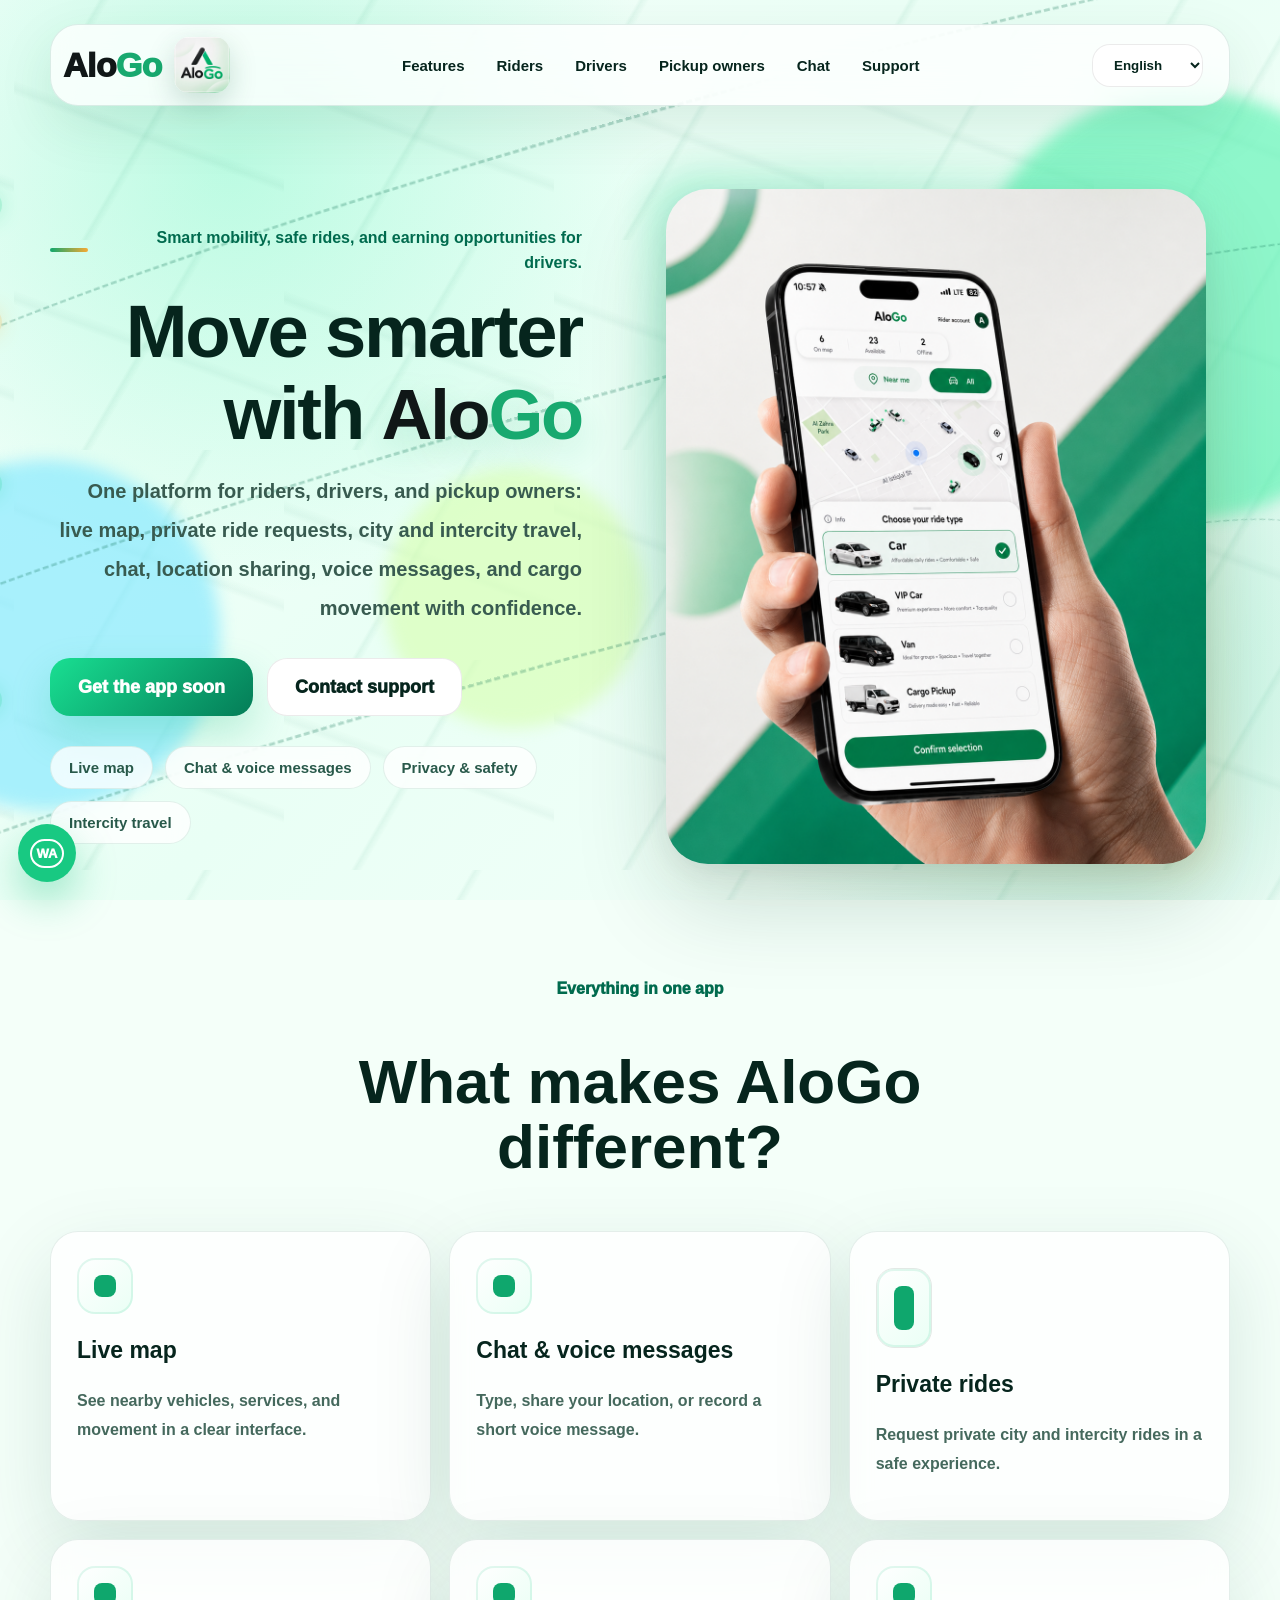
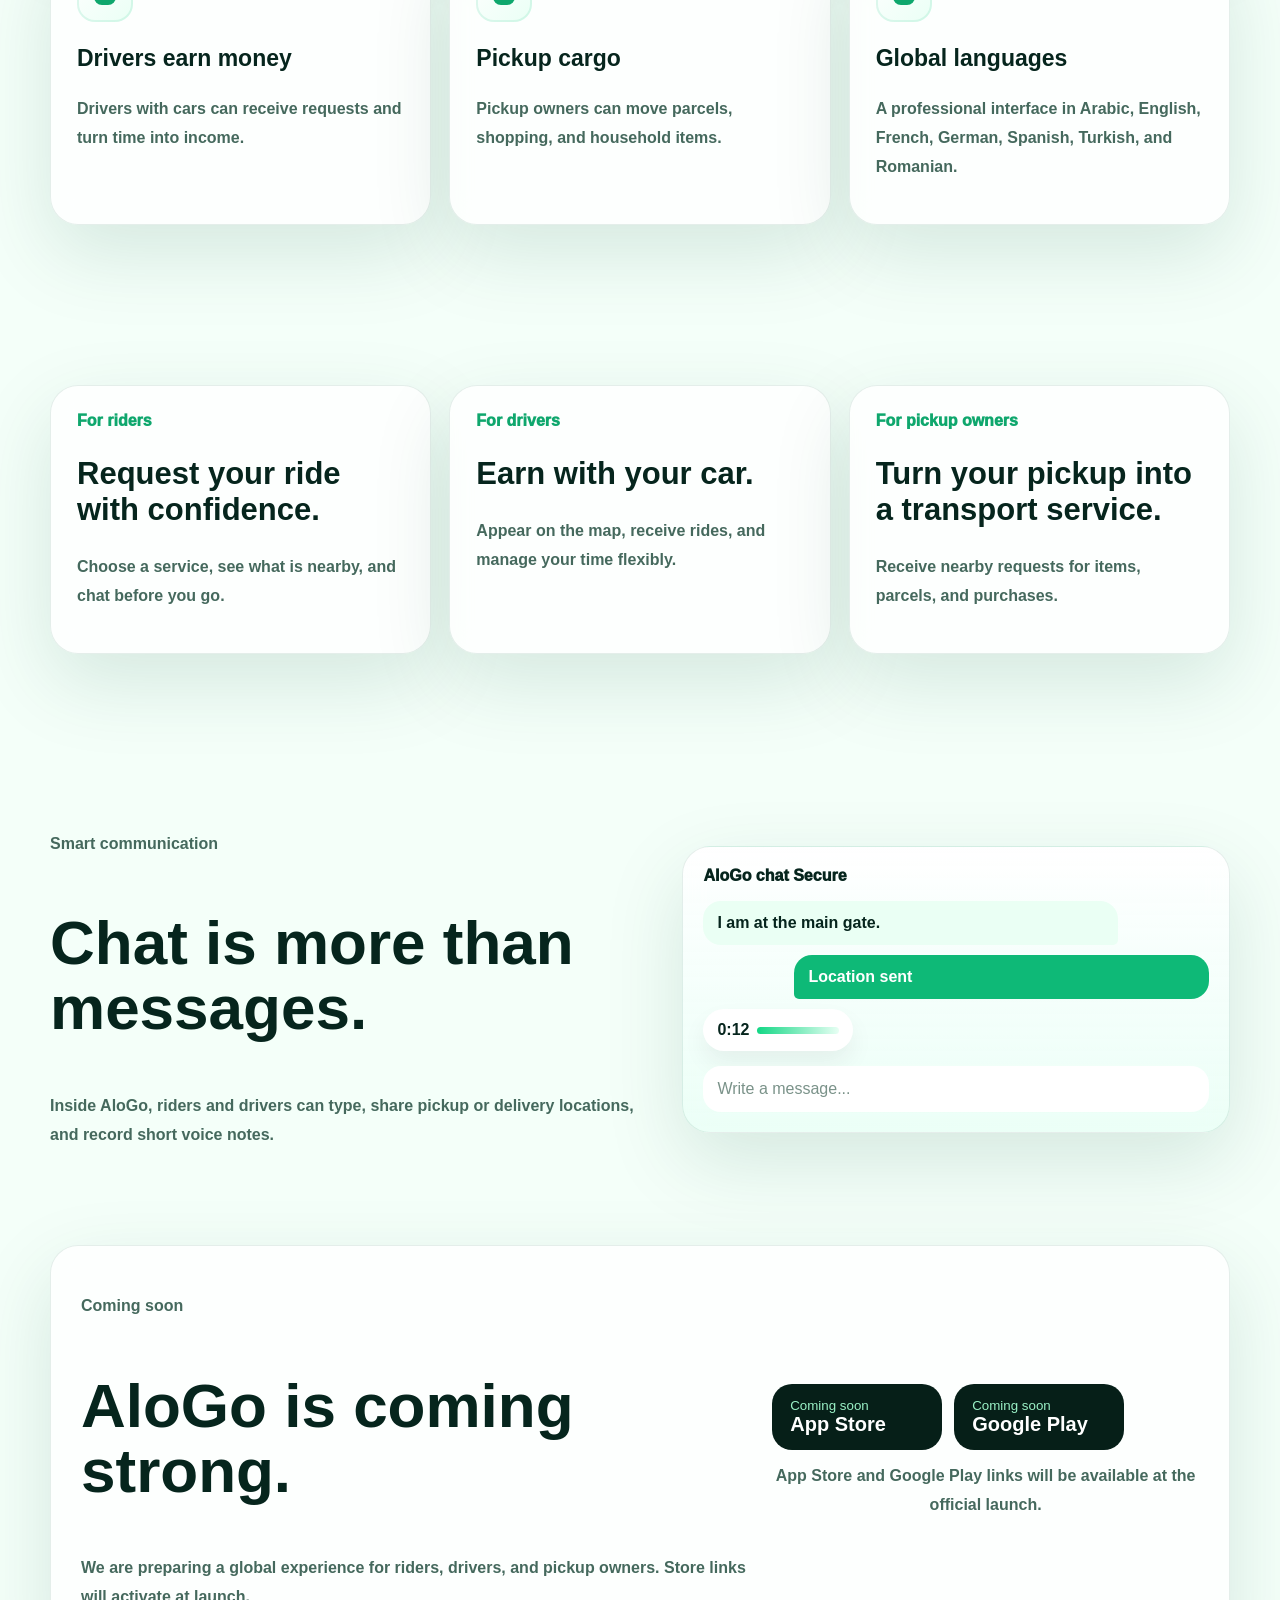
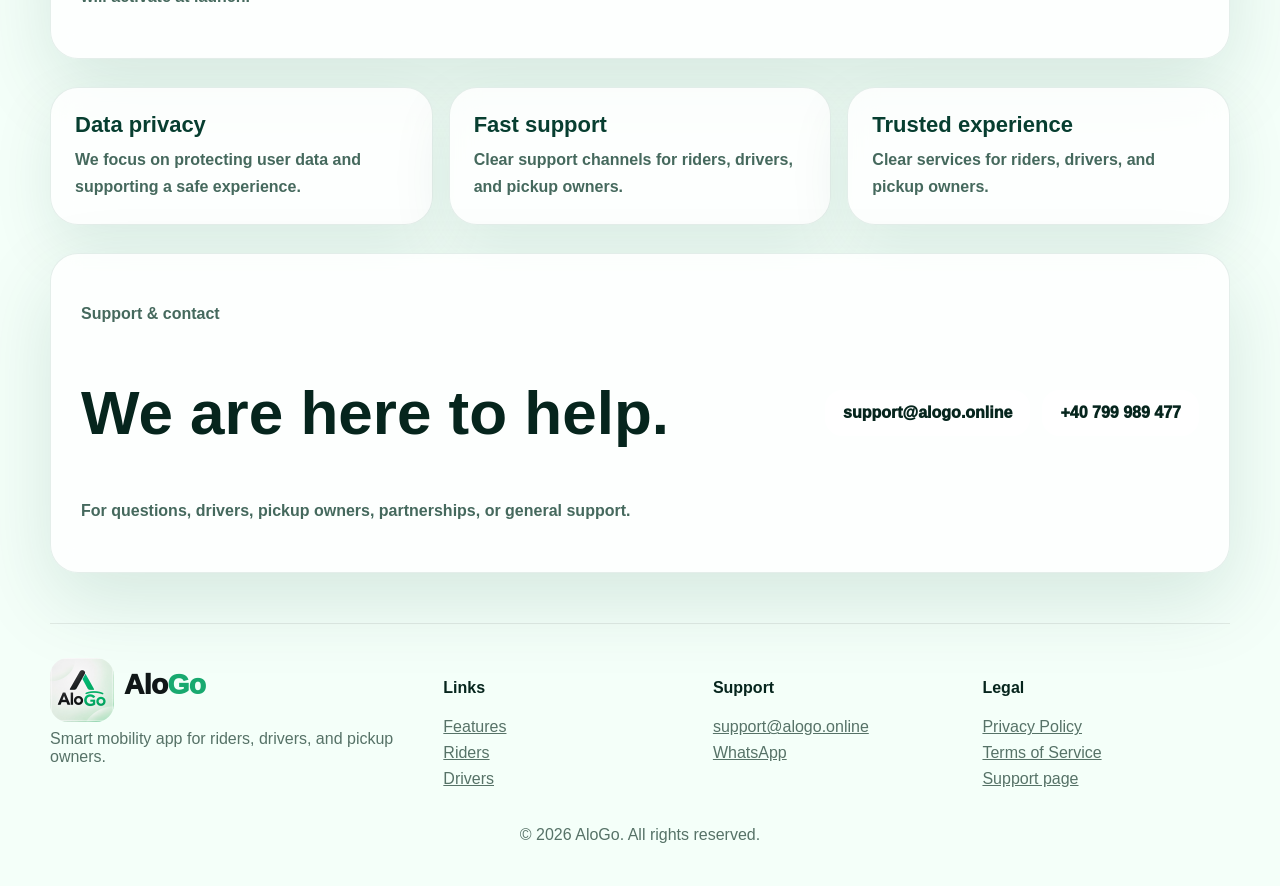
==== commit dfe512b6: "Add files via upload" ====
--- a/index.html
+++ b/index.html
@@ -230,6 +230,6 @@
     <div><h4 data-i18n="footer_legal">قانوني</h4><a href="privacy.html" data-i18n="privacy">سياسة الخصوصية</a><a href="terms.html" data-i18n="terms">شروط الخدمة</a><a href="support.html" data-i18n="support_page">صفحة الدعم</a></div>
     <p class="copyright" data-i18n="copyright">© 2026 AloGo. جميع الحقوق محفوظة.</p>
   </footer>
-  <script src="script.js?v=43"></script>
+  <script src="script.js?v=44"></script>
 </body>
 </html>
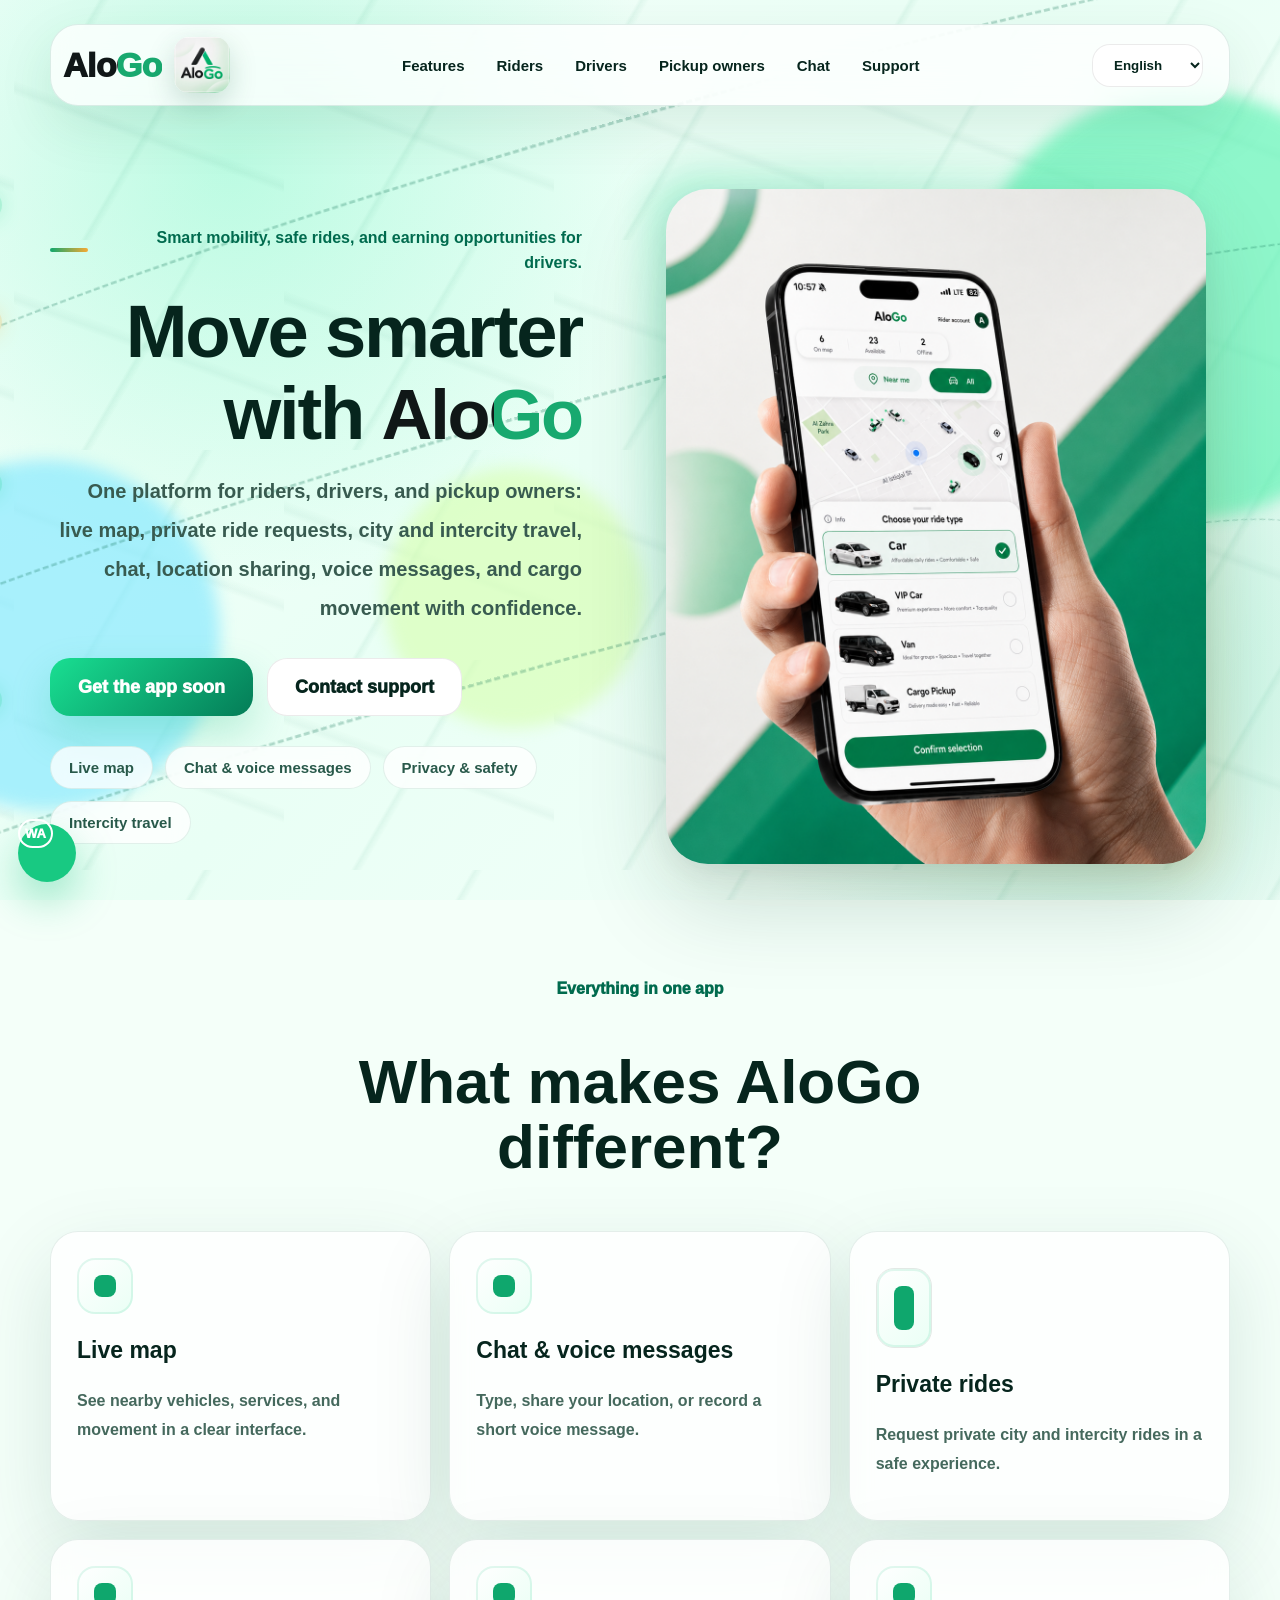
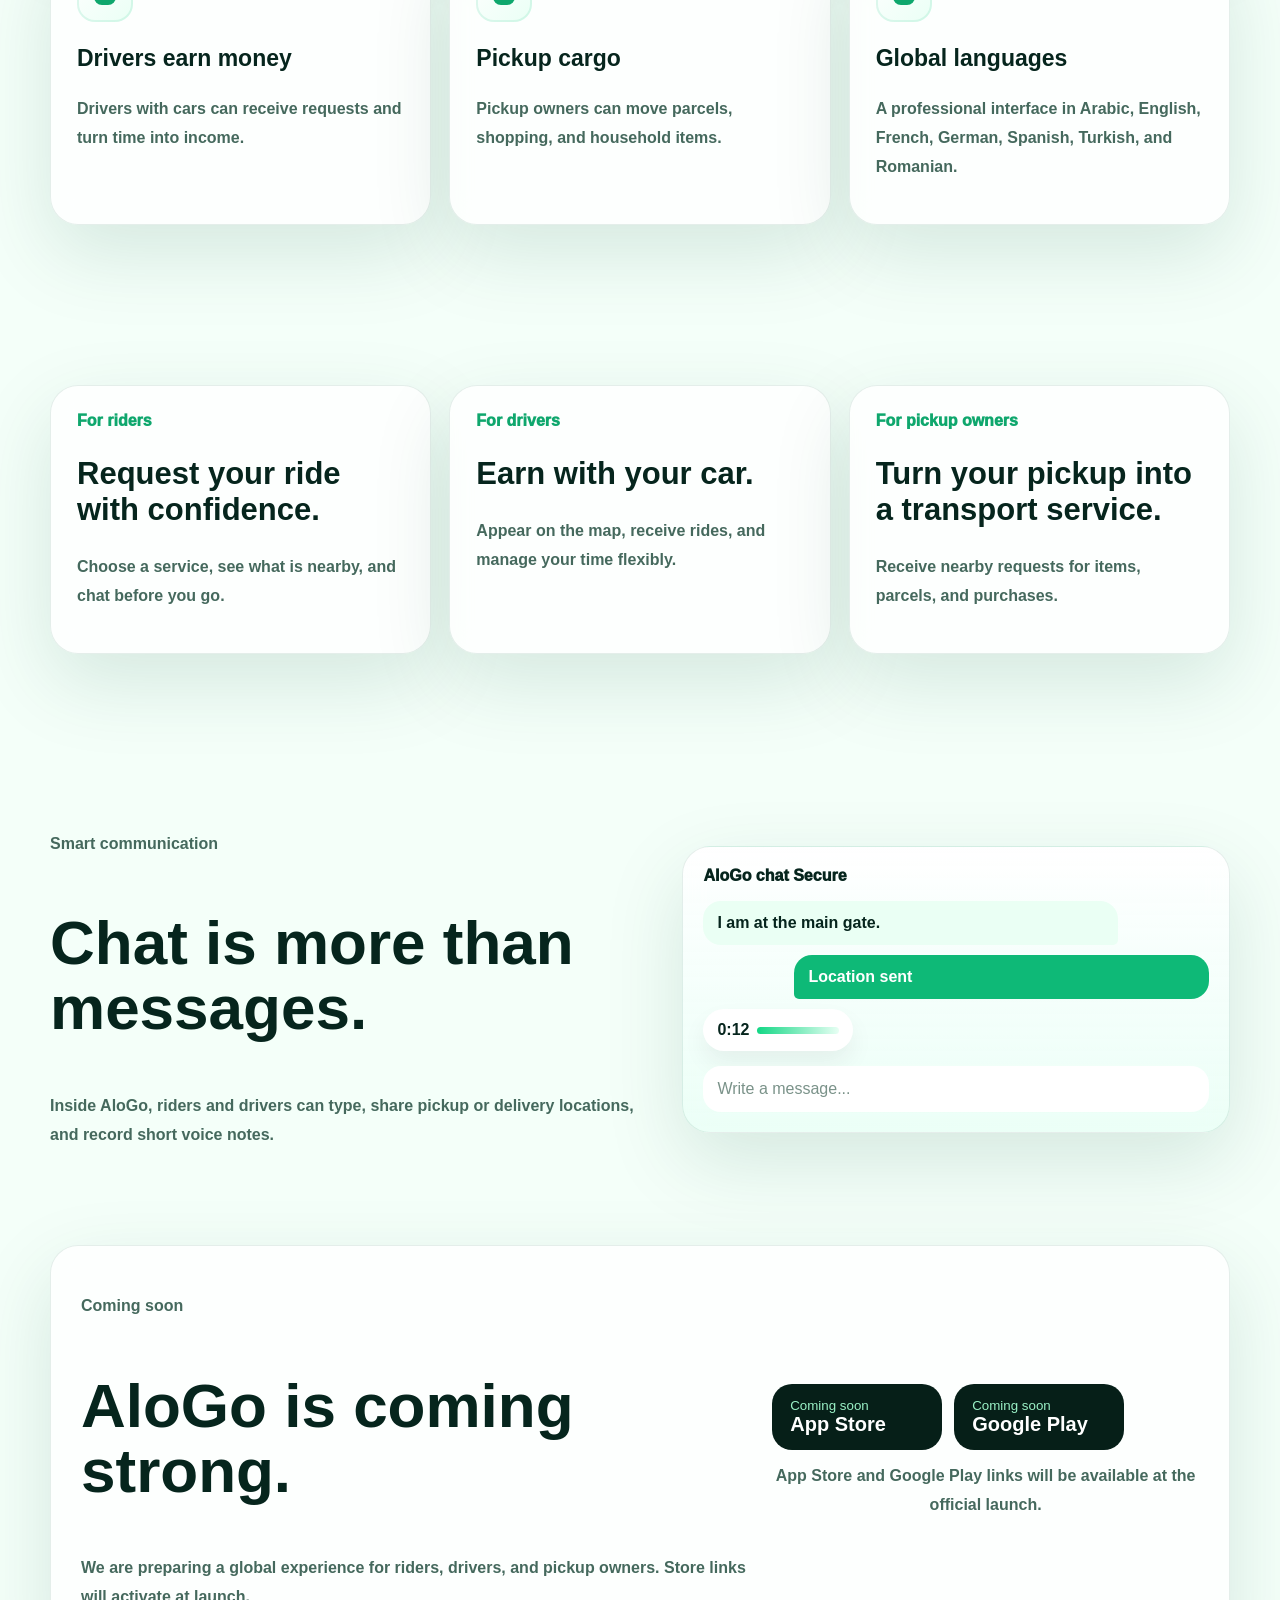
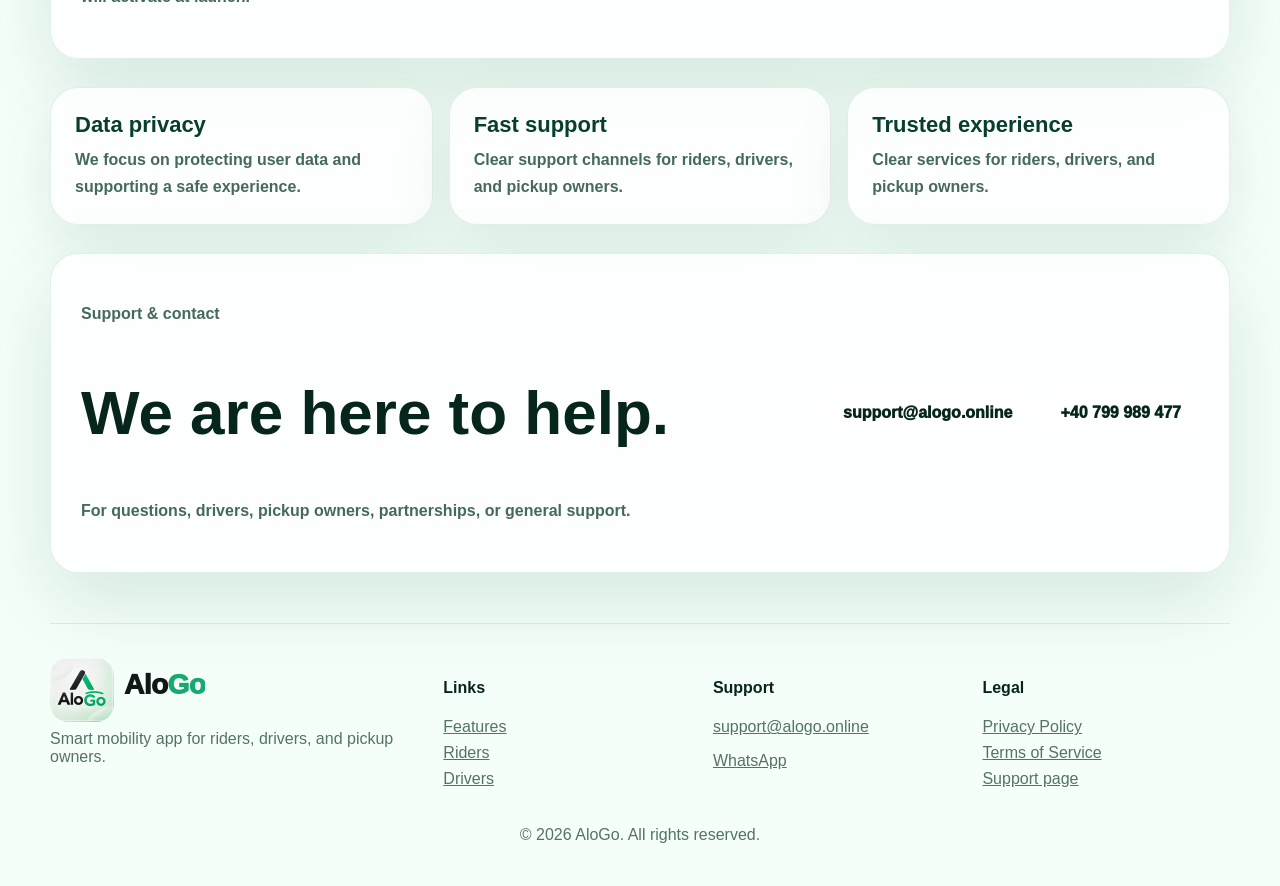
==== commit 941dea14: "Add files via upload" ====
--- a/index.html
+++ b/index.html
@@ -40,7 +40,7 @@
   <link rel="icon" href="favicon.png?v=40">
   <link rel="apple-touch-icon" href="apple-touch-icon.png?v=40">
   <link rel="manifest" href="site.webmanifest?v=40">
-  <link rel="stylesheet" href="styles.css?v=40">
+  <link rel="stylesheet" href="styles.css?v=45">
   <script type="application/ld+json">
 {
   "@context": "https://schema.org",
@@ -131,7 +131,7 @@
   <header class="header">
     <button class="menu" id="menuBtn" aria-label="Menu" aria-expanded="false"><i></i><i></i><i></i></button>
     <a class="brand" href="#top" aria-label="AloGo">
-      <span class="brand-text" dir="ltr"><span class="alo">Alo</span><span class="go">Go</span></span>
+      <span class="brand-text" dir="ltr">AloGo</span>
       <img src="alogo-icon.png?v=40" alt="AloGo" class="brand-img">
     </a>
     <nav class="nav" id="nav">
@@ -151,7 +151,7 @@
     <section class="hero section" id="top">
       <div class="hero-copy reveal">
         <p class="eyebrow"><span></span><b data-i18n="eyebrow">تنقّل ذكي، رحلات آمنة، وفرص دخل للسائقين.</b></p>
-        <h1 data-i18n="hero_title">تحرّك بذكاء مع <span class="wordmark" dir="ltr"><span class="alo">Alo</span><span class="go">Go</span></span></h1>
+        <h1 data-i18n="hero_title">تحرّك بذكاء مع <span class="wordmark" dir="ltr">AloGo</span></h1>
         <p class="lead" data-i18n="hero_lead">منصة واحدة تجمع الركاب والسائقين وأصحاب البيك أب: خريطة مباشرة، طلب رحلات خاصة، سفر داخل المدن وبين المدن، دردشة، إرسال موقع، رسائل صوتية قصيرة، ونقل أغراض بثقة.</p>
         <div class="hero-actions">
           <a class="btn primary" href="#download" data-i18n="download_soon">حمّل التطبيق قريبًا</a>
@@ -217,19 +217,19 @@
 
     <section class="support section" id="support">
       <div><p class="section-kicker" data-i18n="support_kicker">الدعم والتواصل</p><h2 data-i18n="support_title">نحن هنا لمساعدتك.</h2><p data-i18n="support_text">للاستفسارات، السائقين، أصحاب البيك أب، الشراكات، أو الدعم العام.</p></div>
-      <div class="contact-cards"><a href="mailto:support@alogo.online">support@alogo.online</a><a href="https://wa.me/40799989477" target="_blank" rel="noopener">+40 799 989 477</a></div>
+      <div class="contact-cards"><a href="mailto:support@alogo.online">support@alogo.online</a><a href="https://wa.me/40799989477" target="_blank" rel="noopener" class="phone-link" dir="ltr">+40 799 989 477</a></div>
     </section>
   </main>
 
   <a class="whatsapp" href="https://wa.me/40799989477" target="_blank" rel="noopener" aria-label="WhatsApp"><span>WA</span></a>
 
   <footer class="footer">
-    <div class="footer-brand"><img src="alogo-icon.png?v=40" alt="AloGo"><strong dir="ltr"><span class="alo">Alo</span><span class="go">Go</span></strong><p data-i18n="footer_desc">تطبيق تنقل ذكي للركاب والسائقين وأصحاب البيك أب.</p></div>
+    <div class="footer-brand"><img src="alogo-icon.png?v=40" alt="AloGo"><strong dir="ltr">AloGo</strong><p data-i18n="footer_desc">تطبيق تنقل ذكي للركاب والسائقين وأصحاب البيك أب.</p></div>
     <div><h4 data-i18n="footer_links">روابط</h4><a href="#features" data-i18n="nav_features">المزايا</a><a href="#riders" data-i18n="nav_riders">للركاب</a><a href="#drivers" data-i18n="nav_drivers">للسائقين</a></div>
     <div><h4 data-i18n="footer_support">الدعم</h4><a href="mailto:support@alogo.online">support@alogo.online</a><a href="https://wa.me/40799989477">WhatsApp</a></div>
     <div><h4 data-i18n="footer_legal">قانوني</h4><a href="privacy.html" data-i18n="privacy">سياسة الخصوصية</a><a href="terms.html" data-i18n="terms">شروط الخدمة</a><a href="support.html" data-i18n="support_page">صفحة الدعم</a></div>
     <p class="copyright" data-i18n="copyright">© 2026 AloGo. جميع الحقوق محفوظة.</p>
   </footer>
-  <script src="script.js?v=44"></script>
+  <script src="script.js?v=45"></script>
 </body>
 </html>
--- a/styles.css
+++ b/styles.css
@@ -324,4 +324,25 @@
 .policy-updated{color:var(--green2)!important;font-weight:1000!important;margin-bottom:24px!important}
 .policy-back{margin-top:34px!important}
 .policy-back .btn{color:#073e30;text-decoration:none}
-@media (max-width:520px){.policy-section{padding-top:38px}.policy-card{border-radius:24px;padding:22px}.policy-card p,.policy-card li{font-size:16px;line-height:1.85}.policy-card h2{margin-top:30px}}+@media (max-width:520px){.policy-section{padding-top:38px}.policy-card{border-radius:24px;padding:22px}.policy-card p,.policy-card li{font-size:16px;line-height:1.85}.policy-card h2{margin-top:30px}}
+
+/* V45 — SEO-safe AloGo wordmark + RTL-safe phone numbers.
+   Keeps the visual brand while exposing one exact text token: AloGo. */
+.brand-text,
+.hero .wordmark,
+.footer-brand strong{
+  direction:ltr;
+  unicode-bidi:isolate;
+  white-space:nowrap;
+  background:linear-gradient(90deg,#101717 0 56%,#18a96f 56% 100%);
+  -webkit-background-clip:text;
+  background-clip:text;
+  color:transparent !important;
+  -webkit-text-fill-color:transparent;
+}
+.phone-link,
+a[href*="wa.me/40799989477"]{
+  direction:ltr;
+  unicode-bidi:isolate;
+  display:inline-block;
+}
